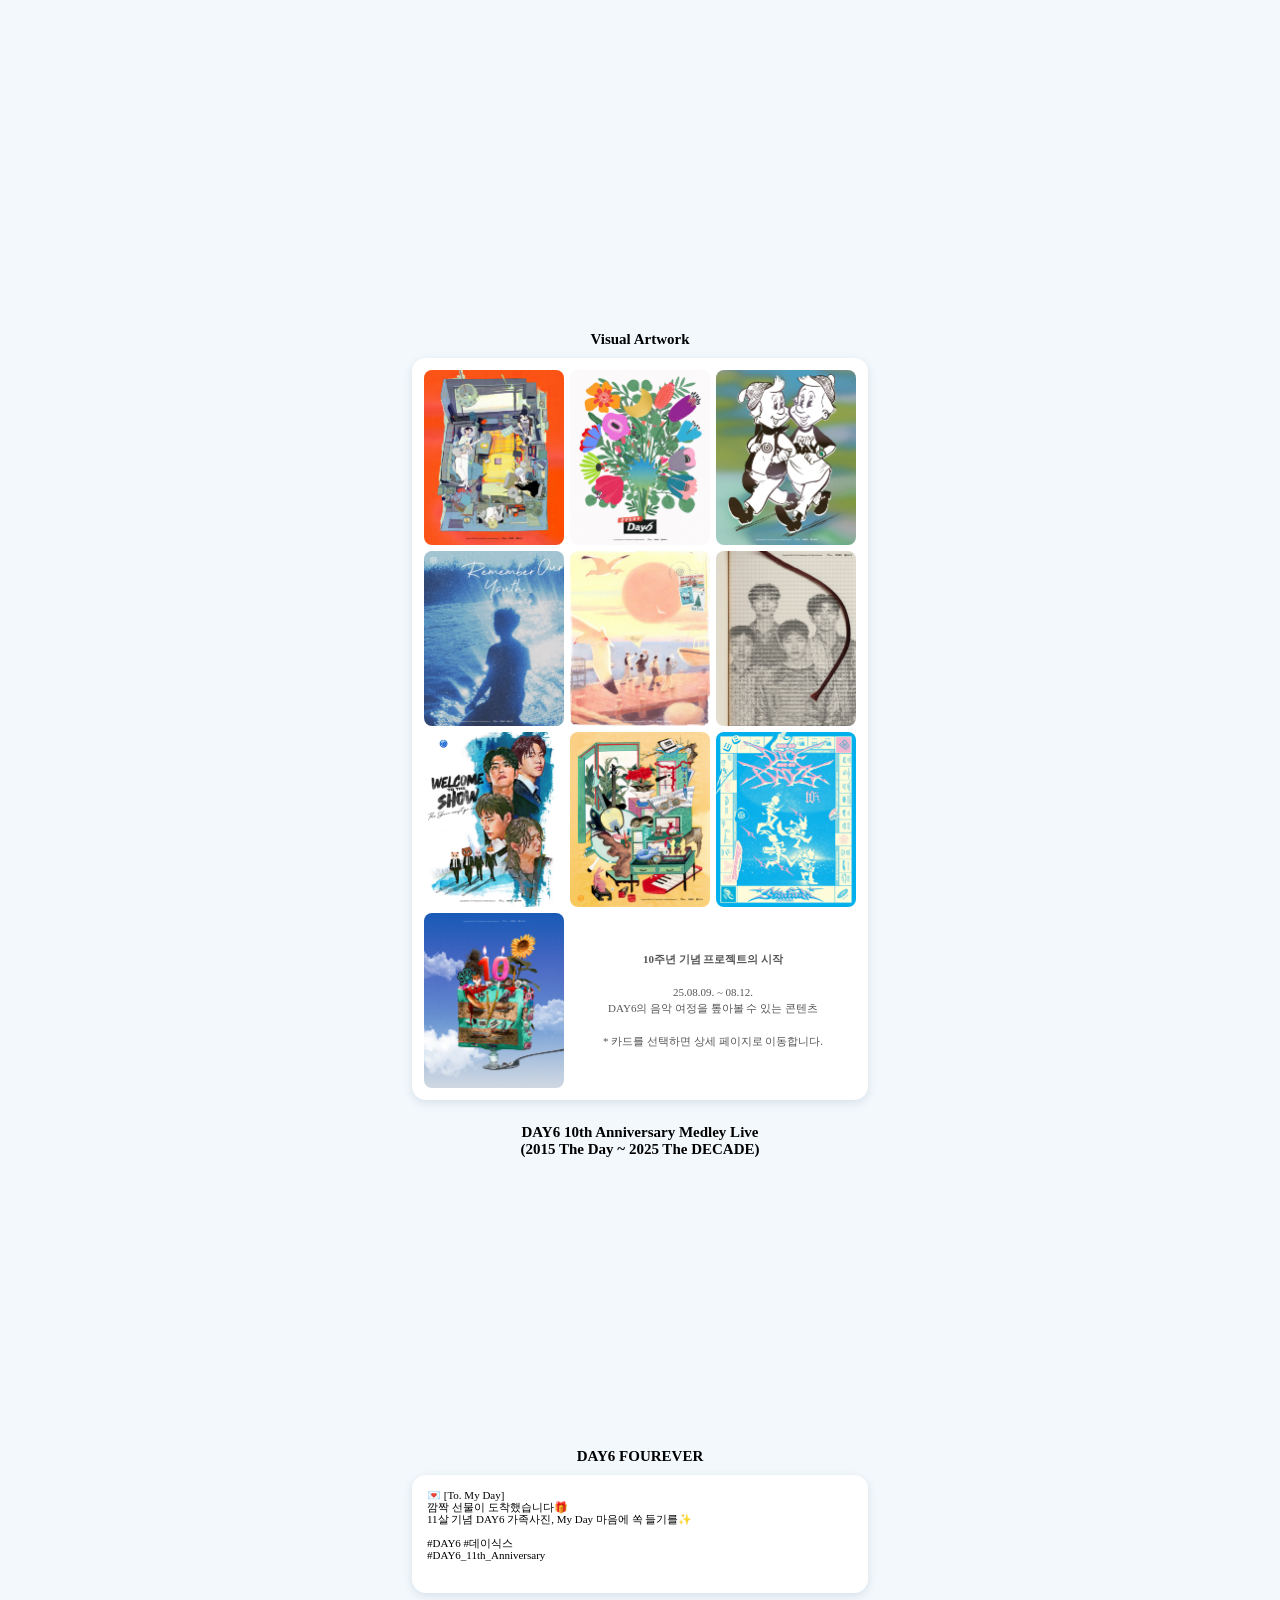
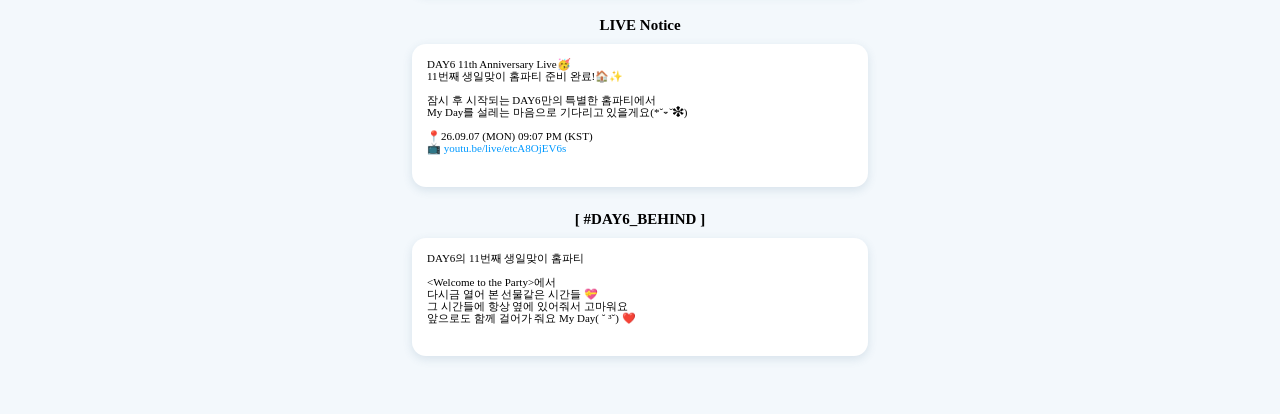
==== index.html @ 5eccafe0 "Improve spacing in project description section Added additional line breaks for spacing in the proje" ====
<!DOCTYPE html>
<html lang="ko">
<head>
<meta charset="UTF-8">
<meta name="viewport" content="width=device-width, initial-scale=1.0">
<meta name="format-detection" content="telephone=no">
<title>DAY6</title>

<style>
html{
  -webkit-text-size-adjust:100%;
}

body{
  margin:0;
  padding:0;
  background:#F3F8FC;
}

img{
  max-width:100%;
}

div[style*="overflow-x:auto"]{
  -webkit-overflow-scrolling:touch;
}

.mobile-page{
  width:100%;
  max-width:480px;
  min-height:100vh;
  margin:0 auto;
  padding:0 12px;
  box-sizing:border-box;
}

.mobile-page > table{
  width:100% !important;
  max-width:100% !important;
  margin:0 auto;
}

.section-title{
  margin:24px 0 10px;
  text-align:center;
  font-size:15px;
  font-weight:700;
}

.section-card{
  width:100%;
  margin:0 0 24px;
  padding:12px;
  box-sizing:border-box;
  background:#fff;
  border-radius:14px;
  box-shadow:0 3px 10px rgba(70,110,140,0.16);
  overflow:hidden;
}


/* Visual Artwork */

.flip-grid{
  display:grid;
  grid-template-columns:repeat(3,1fr);
  gap:6px;
  width:100%;
}

.main-poster{
  width:100%;
  aspect-ratio:4/5;
  display:block;
  border-radius:8px;
  overflow:hidden;
  text-decoration:none;
  color:inherit;
}

.main-poster img{
  width:100%;
  height:100%;
  object-fit:cover;
  display:block;
}

.visual-last-text{
  grid-column:span 2;
  width:100%;
  min-width:0;
  box-sizing:border-box;
  padding:8px;
  display:flex;
  align-items:center;
  justify-content:center;
  text-align:center;
  font-size:11px;
  line-height:1.5;
  color:#555;
}

@media(max-width:480px){
  .mobile-page{
    padding:0 10px;
  }
}
</style>
</head>

<body>

<div class="mobile-page">

<p>&nbsp;</p>

<iframe
  width="100%"
  src="https://www.youtube.com/embed/TAeFPCf__uA"
  title="YouTube video player"
  frameborder="0"
  style="display:block;aspect-ratio:16/9;margin:0 auto;border-radius:12px;"
  allow="accelerometer; autoplay; clipboard-write; encrypted-media; gyroscope; picture-in-picture; web-share"
  allowfullscreen>
</iframe>


<div class="section-title">Visual Artwork</div>

<div class="section-card">

  <div class="flip-grid">

    <a href="detail.html#visual-1" class="main-poster">
      <img src="images/IMG_4273.jpeg" alt="">
    </a>

    <a href="detail.html#visual-2" class="main-poster">
      <img src="images/IMG_4274.jpeg" alt="">
    </a>

    <a href="detail.html#visual-3" class="main-poster">
      <img src="images/IMG_4275.jpeg" alt="">
    </a>

    <a href="detail.html#visual-4" class="main-poster">
      <img src="images/IMG_4276.jpeg" alt="">
    </a>

    <a href="detail.html#visual-5" class="main-poster">
      <img src="images/IMG_4277.jpeg" alt="">
    </a>

    <a href="detail.html#visual-6" class="main-poster">
      <img src="images/IMG_4278.jpeg" alt="">
    </a>

    <a href="detail.html#visual-7" class="main-poster">
      <img src="images/IMG_4279.jpeg" alt="">
    </a>

    <a href="detail.html#visual-8" class="main-poster">
      <img src="images/IMG_4280.jpeg" alt="">
    </a>

    <a href="detail.html#visual-9" class="main-poster">
      <img src="images/IMG_4281.jpeg" alt="">
    </a>

    <a href="detail.html#visual-10" class="main-poster">
      <img src="images/IMG_4282.jpeg" alt="">
    </a>

    <div class="visual-last-text">
      <div>
        <strong>10주년 기념 프로젝트의 시작</strong><br><br>
                25.08.09. ~ 08.12.<br>
        DAY6의 음악 여정을 톺아볼 수 있는 콘텐츠<br>
<br>
        * 카드를 선택하면 상세 페이지로 이동합니다.
      </div>
    </div>

  </div>

</div>


<div class="section-title">DAY6 10th Anniversary Medley Live<br>
(2015 The Day ~ 2025 The DECADE)</div>

<iframe
  width="100%"
  src="https://www.youtube.com/embed/5JeBGCbeOJ0"
  title="YouTube video player"
  frameborder="0"
  style="display:block;aspect-ratio:16/9;margin:0 auto;border-radius:12px;"
  allow="accelerometer; autoplay; clipboard-write; encrypted-media; gyroscope; picture-in-picture; web-share"
  allowfullscreen>
</iframe>


<div class="section-title">DAY6 FOUREVER</div>

<div class="section-card">

  <div style="width:90%;max-width:650px;font-size:11px;">
    <div style="padding:2px 3px;">
      <a href="https://x.com/day6official/status/2096614524631830927"
         style="text-decoration:none;color:inherit;line-height:0;">
        💌 [To. My Day]<br>
        깜짝 선물이 도착했습니다🎁<br>
        11살 기념 DAY6 가족사진, My Day 마음에 쏙 들기를✨<br><br>
        #DAY6 #데이식스<br>
        #DAY6_11th_Anniversary
      </a>
    </div>
  </div>

  <div style="width:100%;overflow-x:auto;white-space:nowrap;">

    <a href="https://youtube.com/shorts/ASSRx03COS0" style="text-decoration:none;color:inherit;line-height:0;">
      <img alt="" src="https://pbs.twimg.com/media/HRirDGnbsAAitg2?format=jpg&amp;name=4096x4096" style="width:24%;display:inline-block;vertical-align:top;border-radius:0.7vw;">
    </a>

    <a href="https://youtube.com/shorts/ASSRx03COS0" style="text-decoration:none;color:inherit;line-height:0;">
      <img alt="" src="https://pbs.twimg.com/media/HRirDGpa4AAnFa4?format=jpg&amp;name=4096x4096" style="width:54%;display:inline-block;vertical-align:top;border-radius:0.7vw;">
    </a>

    <a href="https://youtube.com/shorts/ASSRx03COS0" style="text-decoration:none;color:inherit;line-height:0;">
      <img alt="" src="https://pbs.twimg.com/media/HRirDGwbgAAL7iT?format=jpg&amp;name=4096x4096" style="width:24%;display:inline-block;vertical-align:top;border-radius:0.7vw;">
    </a>

    <a href="https://youtube.com/shorts/ASSRx03COS0" style="text-decoration:none;color:inherit;line-height:0;">
      <img alt="" src="https://pbs.twimg.com/media/HRirDGwbwAEK72t?format=jpg&amp;name=4096x4096" style="width:54%;display:inline-block;vertical-align:top;border-radius:0.7vw;">
    </a>

    <a href="https://youtube.com/shorts/ASSRx03COS0" style="text-decoration:none;color:inherit;line-height:0;">
      <img alt="" src="https://pbs.twimg.com/media/HRisEADbgAEmenx?format=jpg&amp;name=4096x4096" style="width:24%;display:inline-block;vertical-align:top;border-radius:0.7vw;">
    </a>

    <a href="https://youtube.com/shorts/ASSRx03COS0" style="text-decoration:none;color:inherit;line-height:0;">
      <img alt="" src="https://pbs.twimg.com/media/HRisEALaUAAEPvg?format=jpg&amp;name=4096x4096" style="width:24%;display:inline-block;vertical-align:top;border-radius:0.7vw;">
    </a>

    <a href="https://youtube.com/shorts/ASSRx03COS0" style="text-decoration:none;color:inherit;line-height:0;">
      <img alt="" src="https://pbs.twimg.com/media/HRisEAIaUAAlIAd?format=jpg&amp;name=4096x4096" style="width:24%;display:inline-block;vertical-align:top;border-radius:0.7vw;">
    </a>

    <a href="https://youtube.com/shorts/ASSRx03COS0" style="text-decoration:none;color:inherit;line-height:0;">
      <img alt="" src="https://pbs.twimg.com/media/HRisEAIaQAAVyt2?format=jpg&amp;name=4096x4096" style="width:24%;display:inline-block;vertical-align:top;border-radius:0.7vw;">
    </a>

    <a href="https://youtube.com/shorts/ASSRx03COS0" style="text-decoration:none;color:inherit;line-height:0;">
      <img alt="" src="https://pbs.twimg.com/media/HRisJpSaUAMw0Ib?format=jpg&amp;name=4096x4096" style="width:24%;height:auto;display:inline-block;vertical-align:top;border-radius:0.7vw;">
    </a>

    <a href="https://youtube.com/shorts/ASSRx03COS0" style="text-decoration:none;color:inherit;line-height:0;">
      <img alt="" src="https://pbs.twimg.com/media/HRisJpXawAAkG9y?format=jpg&amp;name=4096x4096" style="width:24%;height:auto;display:inline-block;vertical-align:top;border-radius:0.7vw;">
    </a>

    <a href="https://youtube.com/shorts/ASSRx03COS0" style="text-decoration:none;color:inherit;line-height:0;">
      <img alt="" src="https://pbs.twimg.com/media/HRisJpWbQAA24dx?format=jpg&amp;name=4096x4096" style="width:24%;height:auto;display:inline-block;vertical-align:top;border-radius:0.7vw;">
    </a>

    <a href="https://youtube.com/shorts/ASSRx03COS0" style="text-decoration:none;color:inherit;line-height:0;">
      <img alt="" src="https://pbs.twimg.com/media/HRisJpTbQAA-qKA?format=jpg&amp;name=4096x4096" style="width:24%;height:auto;display:inline-block;vertical-align:top;border-radius:0.7vw;">
    </a>

  </div>

</div>


<div class="section-title">LIVE Notice</div>

<div class="section-card">

  <div style="width:80%;max-width:600px;font-size:11px;">
    <div style="padding:2px 3px;">
      <a href="https://x.com/day6official/status/2096970905406865412"
         style="text-decoration:none;color:inherit;line-height:0;">
        DAY6 11th Anniversary Live🥳<br>
        11번째 생일맞이 홈파티 준비 완료!🏠✨<br><br>
        잠시 후 시작되는 DAY6만의 특별한 홈파티에서<br>
        My Day를 설레는 마음으로 기다리고 있을게요(*˘▿˘✽)<br><br>
        📍26.09.07 (MON) 09:07 PM (KST)
      </a><br>

      📺
      <a href="https://youtube.com/live/etcA8OjEV6s"
         style="text-decoration:none;color:inherit;line-height:0;">
        <span style="color:#0099ff;">youtu.be/live/etcA8OjEV6s</span>
      </a>
    </div>
  </div>

  <a href="https://youtube.com/live/etcA8OjEV6s"
     style="text-decoration:none;color:inherit;line-height:0;">
    <img
      alt=""
      src="https://pbs.twimg.com/media/HRm-9XYakAA68UV?format=jpg&amp;name=large"
      style="width:63%;display:inline-block;vertical-align:top;border-radius:0.7vw;">
  </a>

</div>


<div class="section-title">[ #DAY6_BEHIND ]</div>

<div class="section-card">

  <div style="width:80%;max-width:600px;font-size:11px;">
    <div style="padding:2px 3px;">
      <a href="https://x.com/day6official/status/2096970905406865412"
         style="text-decoration:none;color:inherit;line-height:0;">
        DAY6의 11번째 생일맞이 홈파티<br><br>
        &lt;Welcome to the Party&gt;에서<br>
        다시금 열어 본 선물같은 시간들 💝<br>
        그 시간들에 항상 옆에 있어줘서 고마워요<br>
        앞으로도 함께 걸어가 줘요 My Day( ˘ ³˘) ❤️
      </a>
    </div>
  </div>

  <a href="https://youtube.com/shorts/ASSRx03COS0"
     style="text-decoration:none;color:inherit;line-height:0;">
    <img
      alt=""
      src="https://pbs.twimg.com/media/HRnvSUiaEAEJNQF?format=jpg&amp;name=4096x4096"
      style="width:63%;height:auto;display:inline-block;vertical-align:top;border-radius:0.7vw;">
  </a>

  <a href="https://youtube.com/shorts/ASSRx03COS0"
     style="text-decoration:none;color:inherit;line-height:0;">
    <img
      alt=""
      src="https://pbs.twimg.com/media/HRnvVVDasAA07Qf?format=jpg&amp;name=4096x4096"
      style="width:35%;height:auto;display:inline-block;vertical-align:top;border-radius:0.7vw;">
  </a>

</div>


<p>&nbsp;</p>

</div>

</body>
</html>
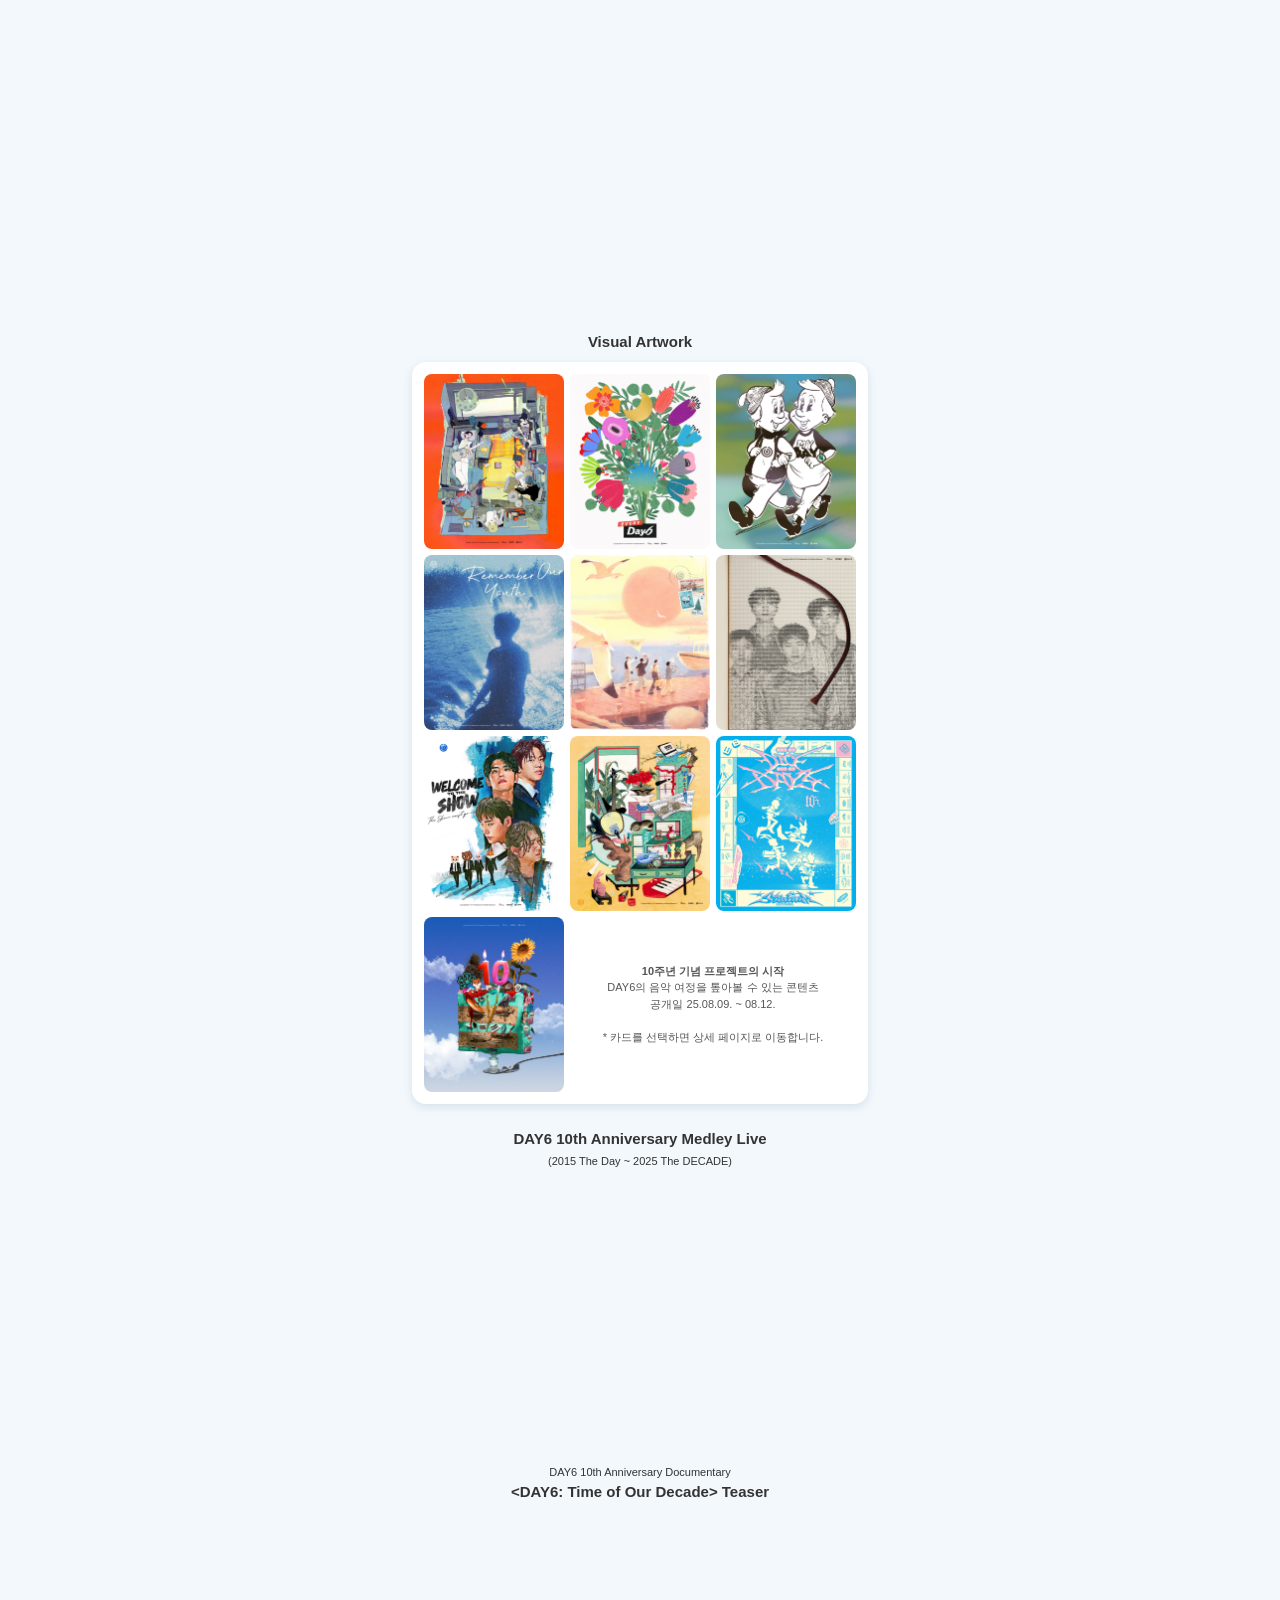
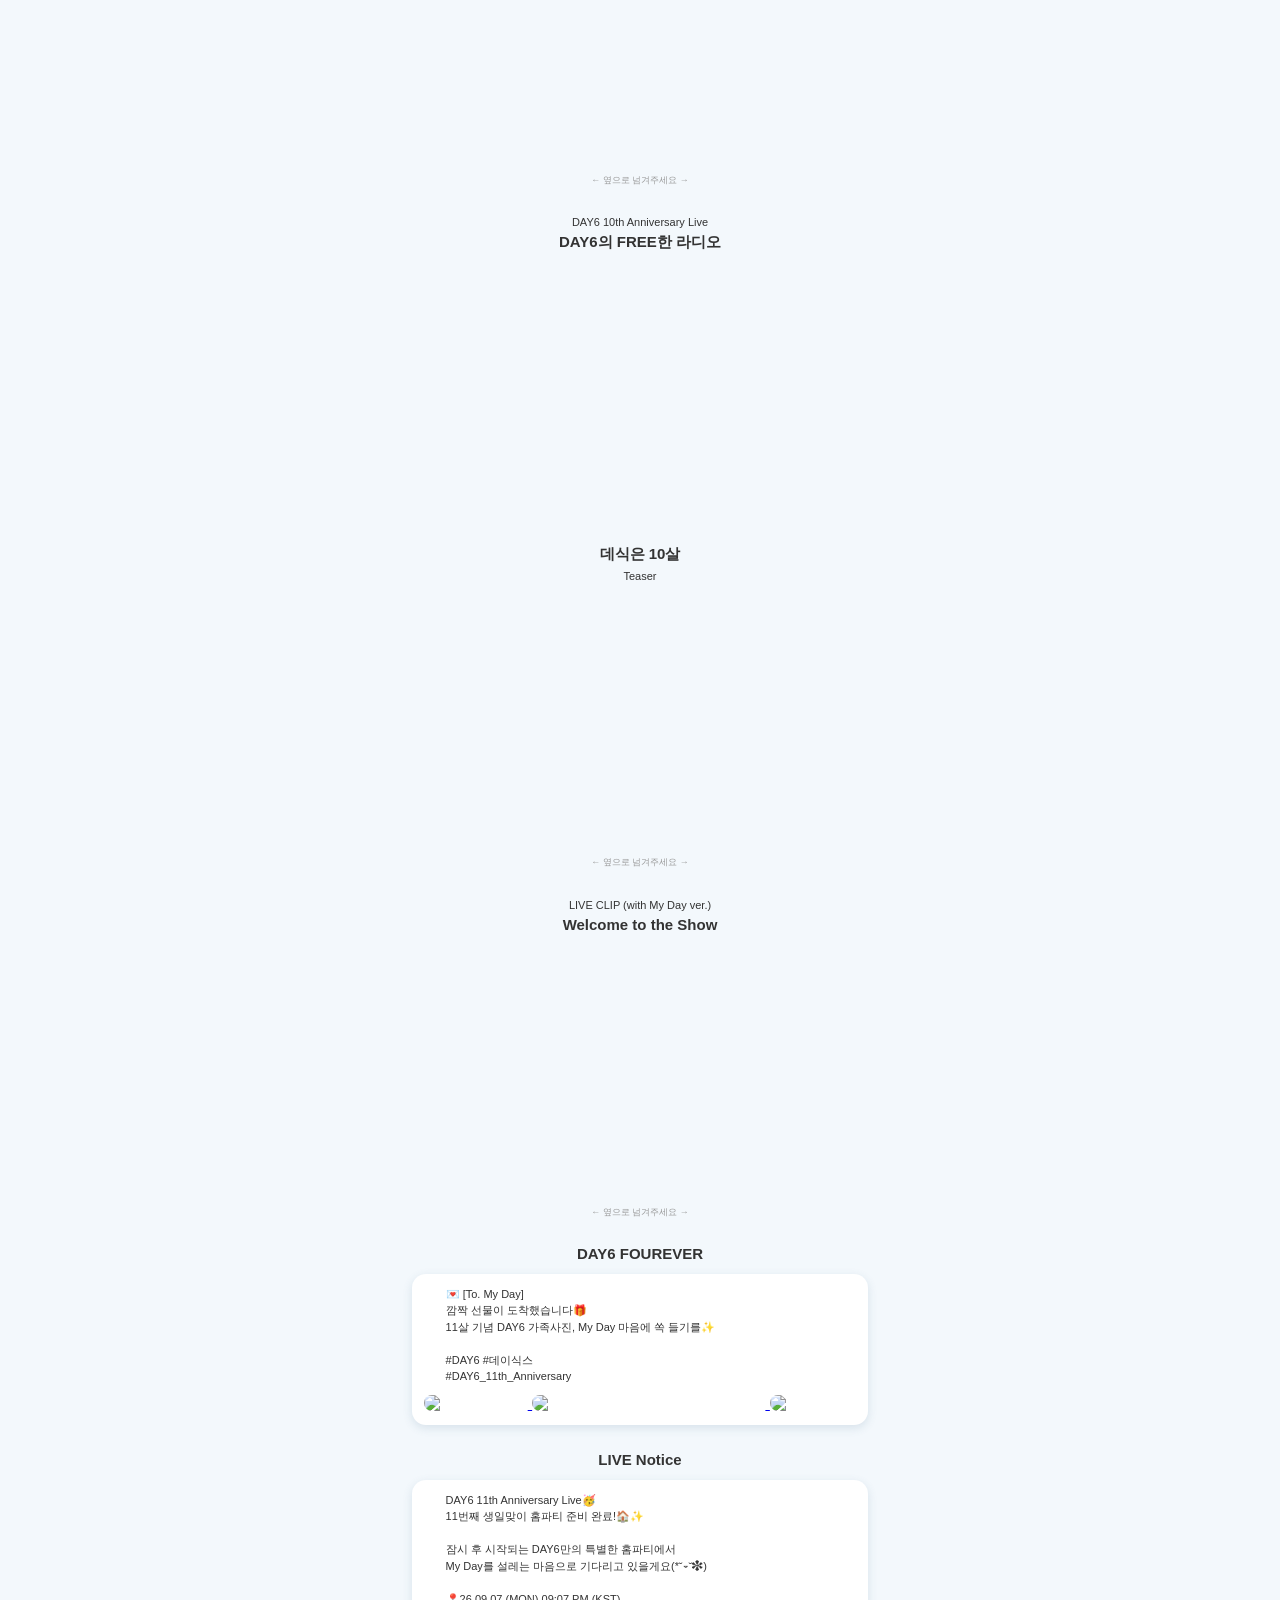
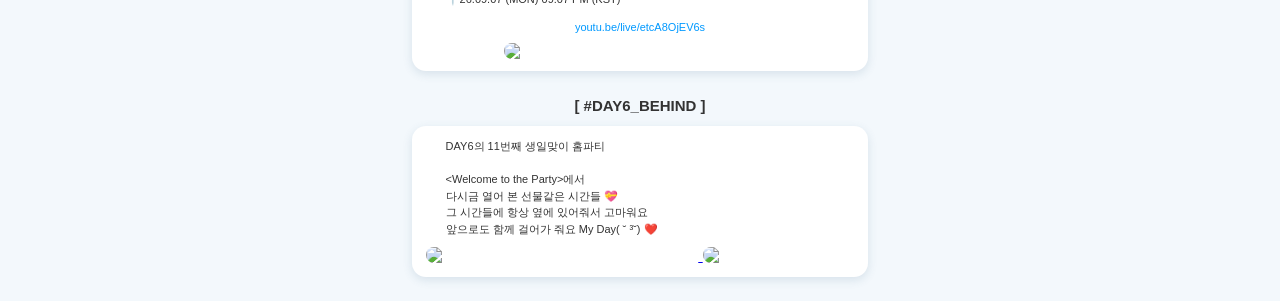
==== commit 098779f8: "Refactor index.html with updated styles and content" ====
--- a/index.html
+++ b/index.html
@@ -3,8 +3,6 @@
 <head>
 <meta charset="UTF-8">
 <meta name="viewport" content="width=device-width, initial-scale=1.0">
-<meta name="format-detection" content="telephone=no">
-<title>DAY6</title>
 
 <style>
 html{
@@ -15,6 +13,8 @@
   margin:0;
   padding:0;
   background:#F3F8FC;
+  color:rgb(51,51,51);
+  font-family:Arial,sans-serif;
 }
 
 img{
@@ -45,6 +45,7 @@
   text-align:center;
   font-size:15px;
   font-weight:700;
+  line-height:1.4;
 }
 
 .section-card{
@@ -100,6 +101,50 @@
   color:#555;
 }
 
+
+/* 가로 스와이프 영상 */
+
+.video-scroll{
+  width:100%;
+  display:flex;
+  gap:8px;
+  overflow-x:auto;
+  scroll-snap-type:x mandatory;
+  -webkit-overflow-scrolling:touch;
+  scrollbar-width:none;
+}
+
+.video-scroll::-webkit-scrollbar{
+  display:none;
+}
+
+.video-slide{
+  flex:0 0 100%;
+  scroll-snap-align:start;
+}
+
+.video-slide iframe{
+  width:100%;
+  display:block;
+  aspect-ratio:16/9;
+  border:0;
+  border-radius:12px;
+}
+
+.swipe-guide{
+  margin-top:5px;
+  text-align:center;
+  font-size:9px;
+  line-height:1.4;
+  color:#999;
+}
+
+.small-title{
+  font-size:11px;
+  font-weight:400;
+}
+
+
 @media(max-width:480px){
   .mobile-page{
     padding:0 10px;
@@ -107,6 +152,7 @@
 }
 </style>
 </head>
+
 
 <body>
 
@@ -125,7 +171,11 @@
 </iframe>
 
 
-<div class="section-title">Visual Artwork</div>
+<!-- Visual Artwork -->
+
+<div class="section-title">
+  Visual Artwork
+</div>
 
 <div class="section-card">
 
@@ -173,10 +223,9 @@
 
     <div class="visual-last-text">
       <div>
-        <strong>10주년 기념 프로젝트의 시작</strong><br><br>
-                25.08.09. ~ 08.12.<br>
+        <strong>10주년 기념 프로젝트의 시작</strong><br>
         DAY6의 음악 여정을 톺아볼 수 있는 콘텐츠<br>
-<br>
+        공개일 25.08.09. ~ 08.12.<br><br>
         * 카드를 선택하면 상세 페이지로 이동합니다.
       </div>
     </div>
@@ -186,13 +235,19 @@
 </div>
 
 
-<div class="section-title">DAY6 10th Anniversary Medley Live<br>
-(2015 The Day ~ 2025 The DECADE)</div>
+<!-- DAY6 10th Anniversary Medley Live -->
+
+<div class="section-title">
+  DAY6 10th Anniversary Medley Live<br>
+  <span class="small-title">
+    (2015 The Day ~ 2025 The DECADE)
+  </span>
+</div>
 
 <iframe
   width="100%"
   src="https://www.youtube.com/embed/5JeBGCbeOJ0"
-  title="YouTube video player"
+  title="DAY6 10th Anniversary Medley Live (2015 The Day ~ 2025 The DECADE)"
   frameborder="0"
   style="display:block;aspect-ratio:16/9;margin:0 auto;border-radius:12px;"
   allow="accelerometer; autoplay; clipboard-write; encrypted-media; gyroscope; picture-in-picture; web-share"
@@ -200,151 +255,438 @@
 </iframe>
 
 
-<div class="section-title">DAY6 FOUREVER</div>
+<!-- DAY6 10th Anniversary Documentary -->
+
+<div class="section-title">
+  <span class="small-title">
+    DAY6 10th Anniversary Documentary
+  </span><br>
+
+  <span id="documentary-current-title">
+    &lt;DAY6: Time of Our Decade&gt; Teaser
+  </span>
+</div>
+
+<div class="video-scroll" id="documentary-scroll">
+
+  <div class="video-slide">
+    <iframe
+      src="https://www.youtube.com/embed/U3eKRl0hNq4"
+      title="DAY6 10th Anniversary Documentary <DAY6: Time of Our Decade> Teaser"
+      allow="accelerometer; autoplay; clipboard-write; encrypted-media; gyroscope; picture-in-picture; web-share"
+      allowfullscreen>
+    </iframe>
+  </div>
+
+  <div class="video-slide">
+    <iframe
+      src="https://www.youtube.com/embed/bYyLW9xVIAA"
+      title="DAY6 10th Anniversary Documentary DAY6: Time of Our Decade"
+      allow="accelerometer; autoplay; clipboard-write; encrypted-media; gyroscope; picture-in-picture; web-share"
+      allowfullscreen>
+    </iframe>
+  </div>
+
+</div>
+
+<div class="swipe-guide">
+  ← 옆으로 넘겨주세요 →
+</div>
+
+
+<!-- DAY6 10th Anniversary Live -->
+
+<div class="section-title">
+  <span class="small-title">
+    DAY6 10th Anniversary Live
+  </span><br>
+  DAY6의 FREE한 라디오
+</div>
+
+<iframe
+  width="100%"
+  src="https://www.youtube.com/embed/zwDvOborZV0"
+  title="DAY6 10th Anniversary Live DAY6의 FREE한 라디오"
+  frameborder="0"
+  style="display:block;aspect-ratio:16/9;margin:0 auto;border-radius:12px;"
+  allow="accelerometer; autoplay; clipboard-write; encrypted-media; gyroscope; picture-in-picture; web-share"
+  allowfullscreen>
+</iframe>
+
+
+<!-- 데식은 10살 -->
+
+<div class="section-title">
+  데식은 10살<br>
+
+  <span
+    id="desik-current-title"
+    class="small-title">
+    Teaser
+  </span>
+</div>
+
+<div class="video-scroll" id="desik-scroll">
+
+  <div class="video-slide">
+    <iframe
+      src="https://www.youtube.com/embed/5Rk9F50ncRs"
+      title="데식은 10살 Teaser"
+      allow="accelerometer; autoplay; clipboard-write; encrypted-media; gyroscope; picture-in-picture; web-share"
+      allowfullscreen>
+    </iframe>
+  </div>
+
+  <div class="video-slide">
+    <iframe
+      src="https://www.youtube.com/embed/6y1G2F52aUc"
+      title="데식은 10살 Ep.1"
+      allow="accelerometer; autoplay; clipboard-write; encrypted-media; gyroscope; picture-in-picture; web-share"
+      allowfullscreen>
+    </iframe>
+  </div>
+
+  <div class="video-slide">
+    <iframe
+      src="https://www.youtube.com/embed/H-ebAvadtmY"
+      title="데식은 10살 Ep.2"
+      allow="accelerometer; autoplay; clipboard-write; encrypted-media; gyroscope; picture-in-picture; web-share"
+      allowfullscreen>
+    </iframe>
+  </div>
+
+</div>
+
+<div class="swipe-guide">
+  ← 옆으로 넘겨주세요 →
+</div>
+
+
+<!-- LIVE CLIP (with My Day ver.) -->
+
+<div class="section-title">
+  <span class="small-title">
+    LIVE CLIP (with My Day ver.)
+  </span><br>
+
+  <span id="liveclip-current-title">
+    Welcome to the Show
+  </span>
+</div>
+
+<div class="video-scroll" id="liveclip-scroll">
+
+  <div class="video-slide">
+    <iframe
+      src="https://www.youtube.com/embed/AHy7z1ABnZE"
+      title="LIVE CLIP (with My Day ver.) Welcome to the Show"
+      allow="accelerometer; autoplay; clipboard-write; encrypted-media; gyroscope; picture-in-picture; web-share"
+      allowfullscreen>
+    </iframe>
+  </div>
+
+  <div class="video-slide">
+    <iframe
+      src="https://www.youtube.com/embed/Pp8Bza15AWY"
+      title="LIVE CLIP (with My Day ver.) Congratulations"
+      allow="accelerometer; autoplay; clipboard-write; encrypted-media; gyroscope; picture-in-picture; web-share"
+      allowfullscreen>
+    </iframe>
+  </div>
+
+  <div class="video-slide">
+    <iframe
+      src="https://www.youtube.com/embed/SbzU_9hKfIo"
+      title="LIVE CLIP (with My Day ver.) INSIDE OUT"
+      allow="accelerometer; autoplay; clipboard-write; encrypted-media; gyroscope; picture-in-picture; web-share"
+      allowfullscreen>
+    </iframe>
+  </div>
+
+  <div class="video-slide">
+    <iframe
+      src="https://www.youtube.com/embed/4uKgxsPcA_I"
+      title="LIVE CLIP (with My Day ver.) 꿈의 버스"
+      allow="accelerometer; autoplay; clipboard-write; encrypted-media; gyroscope; picture-in-picture; web-share"
+      allowfullscreen>
+    </iframe>
+  </div>
+
+  <div class="video-slide">
+    <iframe
+      src="https://www.youtube.com/embed/iQBOu81LkT0"
+      title="LIVE CLIP (with My Day ver.) 한 페이지가 될 수 있게"
+      allow="accelerometer; autoplay; clipboard-write; encrypted-media; gyroscope; picture-in-picture; web-share"
+      allowfullscreen>
+    </iframe>
+  </div>
+
+</div>
+
+<div class="swipe-guide">
+  ← 옆으로 넘겨주세요 →
+</div>
+
+
+<!-- DAY6 FOUREVER -->
+
+<div class="section-title">
+  DAY6 FOUREVER
+</div>
 
 <div class="section-card">
 
-  <div style="width:90%;max-width:650px;font-size:11px;">
-    <div style="padding:2px 3px;">
-      <a href="https://x.com/day6official/status/2096614524631830927"
-         style="text-decoration:none;color:inherit;line-height:0;">
-        💌 [To. My Day]<br>
-        깜짝 선물이 도착했습니다🎁<br>
-        11살 기념 DAY6 가족사진, My Day 마음에 쏙 들기를✨<br><br>
-        #DAY6 #데이식스<br>
-        #DAY6_11th_Anniversary
-      </a>
-    </div>
-  </div>
+  <div style="width:90%;max-width:650px;margin:0 auto 10px;font-size:11px;line-height:1.5;">
+
+    <a
+      href="https://x.com/day6official/status/2096614524631830927"
+      target="_blank"
+      rel="noreferrer noopener"
+      style="text-decoration:none;color:rgb(51,51,51);">
+
+      💌 [To. My Day]<br>
+      깜짝 선물이 도착했습니다🎁<br>
+      11살 기념 DAY6 가족사진, My Day 마음에 쏙 들기를✨<br><br>
+
+      #DAY6 #데이식스<br>
+      #DAY6_11th_Anniversary
+
+    </a>
+
+  </div>
+
 
   <div style="width:100%;overflow-x:auto;white-space:nowrap;">
 
-    <a href="https://youtube.com/shorts/ASSRx03COS0" style="text-decoration:none;color:inherit;line-height:0;">
-      <img alt="" src="https://pbs.twimg.com/media/HRirDGnbsAAitg2?format=jpg&amp;name=4096x4096" style="width:24%;display:inline-block;vertical-align:top;border-radius:0.7vw;">
-    </a>
-
-    <a href="https://youtube.com/shorts/ASSRx03COS0" style="text-decoration:none;color:inherit;line-height:0;">
-      <img alt="" src="https://pbs.twimg.com/media/HRirDGpa4AAnFa4?format=jpg&amp;name=4096x4096" style="width:54%;display:inline-block;vertical-align:top;border-radius:0.7vw;">
-    </a>
-
-    <a href="https://youtube.com/shorts/ASSRx03COS0" style="text-decoration:none;color:inherit;line-height:0;">
-      <img alt="" src="https://pbs.twimg.com/media/HRirDGwbgAAL7iT?format=jpg&amp;name=4096x4096" style="width:24%;display:inline-block;vertical-align:top;border-radius:0.7vw;">
-    </a>
-
-    <a href="https://youtube.com/shorts/ASSRx03COS0" style="text-decoration:none;color:inherit;line-height:0;">
-      <img alt="" src="https://pbs.twimg.com/media/HRirDGwbwAEK72t?format=jpg&amp;name=4096x4096" style="width:54%;display:inline-block;vertical-align:top;border-radius:0.7vw;">
-    </a>
-
-    <a href="https://youtube.com/shorts/ASSRx03COS0" style="text-decoration:none;color:inherit;line-height:0;">
-      <img alt="" src="https://pbs.twimg.com/media/HRisEADbgAEmenx?format=jpg&amp;name=4096x4096" style="width:24%;display:inline-block;vertical-align:top;border-radius:0.7vw;">
-    </a>
-
-    <a href="https://youtube.com/shorts/ASSRx03COS0" style="text-decoration:none;color:inherit;line-height:0;">
-      <img alt="" src="https://pbs.twimg.com/media/HRisEALaUAAEPvg?format=jpg&amp;name=4096x4096" style="width:24%;display:inline-block;vertical-align:top;border-radius:0.7vw;">
-    </a>
-
-    <a href="https://youtube.com/shorts/ASSRx03COS0" style="text-decoration:none;color:inherit;line-height:0;">
-      <img alt="" src="https://pbs.twimg.com/media/HRisEAIaUAAlIAd?format=jpg&amp;name=4096x4096" style="width:24%;display:inline-block;vertical-align:top;border-radius:0.7vw;">
-    </a>
-
-    <a href="https://youtube.com/shorts/ASSRx03COS0" style="text-decoration:none;color:inherit;line-height:0;">
-      <img alt="" src="https://pbs.twimg.com/media/HRisEAIaQAAVyt2?format=jpg&amp;name=4096x4096" style="width:24%;display:inline-block;vertical-align:top;border-radius:0.7vw;">
-    </a>
-
-    <a href="https://youtube.com/shorts/ASSRx03COS0" style="text-decoration:none;color:inherit;line-height:0;">
-      <img alt="" src="https://pbs.twimg.com/media/HRisJpSaUAMw0Ib?format=jpg&amp;name=4096x4096" style="width:24%;height:auto;display:inline-block;vertical-align:top;border-radius:0.7vw;">
-    </a>
-
-    <a href="https://youtube.com/shorts/ASSRx03COS0" style="text-decoration:none;color:inherit;line-height:0;">
-      <img alt="" src="https://pbs.twimg.com/media/HRisJpXawAAkG9y?format=jpg&amp;name=4096x4096" style="width:24%;height:auto;display:inline-block;vertical-align:top;border-radius:0.7vw;">
-    </a>
-
-    <a href="https://youtube.com/shorts/ASSRx03COS0" style="text-decoration:none;color:inherit;line-height:0;">
-      <img alt="" src="https://pbs.twimg.com/media/HRisJpWbQAA24dx?format=jpg&amp;name=4096x4096" style="width:24%;height:auto;display:inline-block;vertical-align:top;border-radius:0.7vw;">
-    </a>
-
-    <a href="https://youtube.com/shorts/ASSRx03COS0" style="text-decoration:none;color:inherit;line-height:0;">
-      <img alt="" src="https://pbs.twimg.com/media/HRisJpTbQAA-qKA?format=jpg&amp;name=4096x4096" style="width:24%;height:auto;display:inline-block;vertical-align:top;border-radius:0.7vw;">
-    </a>
-
-  </div>
-
-</div>
-
-
-<div class="section-title">LIVE Notice</div>
+    <a
+      href="https://youtube.com/shorts/ASSRx03COS0"
+      target="_blank"
+      rel="noreferrer noopener">
+
+      <img
+        src="https://pbs.twimg.com/media/HRirDGnbsAAitg2?format=jpg&name=4096x4096"
+        style="width:24%;height:auto;display:inline-block;vertical-align:top;border-radius:0.7vw;">
+
+      <img
+        src="https://pbs.twimg.com/media/HRirDGpa4AAnFa4?format=jpg&name=4096x4096"
+        style="width:54%;height:auto;display:inline-block;vertical-align:top;border-radius:0.7vw;">
+
+      <img
+        src="https://pbs.twimg.com/media/HRirDGwbgAAL7iT?format=jpg&name=4096x4096"
+        style="width:24%;height:auto;display:inline-block;vertical-align:top;border-radius:0.7vw;">
+
+      <img
+        src="https://pbs.twimg.com/media/HRirDGwbwAEK72t?format=jpg&name=4096x4096"
+        style="width:54%;height:auto;display:inline-block;vertical-align:top;border-radius:0.7vw;">
+
+      <img
+        src="https://pbs.twimg.com/media/HRisEADbgAEmenx?format=jpg&name=4096x4096"
+        style="width:24%;height:auto;display:inline-block;vertical-align:top;border-radius:0.7vw;">
+
+      <img
+        src="https://pbs.twimg.com/media/HRisEALaUAAEPvg?format=jpg&name=4096x4096"
+        style="width:24%;height:auto;display:inline-block;vertical-align:top;border-radius:0.7vw;">
+
+      <img
+        src="https://pbs.twimg.com/media/HRisEAIaUAAlIAd?format=jpg&name=4096x4096"
+        style="width:24%;height:auto;display:inline-block;vertical-align:top;border-radius:0.7vw;">
+
+      <img
+        src="https://pbs.twimg.com/media/HRisEAIaQAAVyt2?format=jpg&name=4096x4096"
+        style="width:24%;height:auto;display:inline-block;vertical-align:top;border-radius:0.7vw;">
+
+      <img
+        src="https://pbs.twimg.com/media/HRisJpSaUAMw0Ib?format=jpg&name=4096x4096"
+        style="width:24%;height:auto;display:inline-block;vertical-align:top;border-radius:0.7vw;">
+
+      <img
+        src="https://pbs.twimg.com/media/HRisJpXawAAkG9y?format=jpg&name=4096x4096"
+        style="width:24%;height:auto;display:inline-block;vertical-align:top;border-radius:0.7vw;">
+
+      <img
+        src="https://pbs.twimg.com/media/HRisJpWbQAA24dx?format=jpg&name=4096x4096"
+        style="width:24%;height:auto;display:inline-block;vertical-align:top;border-radius:0.7vw;">
+
+      <img
+        src="https://pbs.twimg.com/media/HRisJpTbQAA-qKA?format=jpg&name=4096x4096"
+        style="width:24%;height:auto;display:inline-block;vertical-align:top;border-radius:0.7vw;">
+
+    </a>
+
+  </div>
+
+</div>
+
+
+<!-- LIVE Notice -->
+
+<div class="section-title">
+  LIVE Notice
+</div>
 
 <div class="section-card">
 
-  <div style="width:80%;max-width:600px;font-size:11px;">
-    <div style="padding:2px 3px;">
-      <a href="https://x.com/day6official/status/2096970905406865412"
-         style="text-decoration:none;color:inherit;line-height:0;">
-        DAY6 11th Anniversary Live🥳<br>
-        11번째 생일맞이 홈파티 준비 완료!🏠✨<br><br>
-        잠시 후 시작되는 DAY6만의 특별한 홈파티에서<br>
-        My Day를 설레는 마음으로 기다리고 있을게요(*˘▿˘✽)<br><br>
-        📍26.09.07 (MON) 09:07 PM (KST)
-      </a><br>
-
-      📺
-      <a href="https://youtube.com/live/etcA8OjEV6s"
-         style="text-decoration:none;color:inherit;line-height:0;">
-        <span style="color:#0099ff;">youtu.be/live/etcA8OjEV6s</span>
-      </a>
-    </div>
-  </div>
-
-  <a href="https://youtube.com/live/etcA8OjEV6s"
-     style="text-decoration:none;color:inherit;line-height:0;">
-    <img
-      alt=""
-      src="https://pbs.twimg.com/media/HRm-9XYakAA68UV?format=jpg&amp;name=large"
-      style="width:63%;display:inline-block;vertical-align:top;border-radius:0.7vw;">
-  </a>
-
-</div>
-
-
-<div class="section-title">[ #DAY6_BEHIND ]</div>
+  <div style="width:90%;max-width:650px;margin:0 auto 10px;font-size:11px;line-height:1.5;">
+
+    <a
+      href="https://x.com/day6official/status/2096970905406865412"
+      target="_blank"
+      rel="noreferrer noopener"
+      style="text-decoration:none;color:rgb(51,51,51);">
+
+      DAY6 11th Anniversary Live🥳<br>
+      11번째 생일맞이 홈파티 준비 완료!🏠✨<br><br>
+
+      잠시 후 시작되는 DAY6만의 특별한 홈파티에서<br>
+      My Day를 설레는 마음으로 기다리고 있을게요(*˘▿˘✽)<br><br>
+
+      📍26.09.07 (MON) 09:07 PM (KST)
+
+    </a>
+
+  </div>
+
+  <div style="text-align:center;margin-bottom:8px;">
+
+    <a
+      href="https://youtube.com/live/etcA8OjEV6s"
+      target="_blank"
+      rel="noreferrer noopener"
+      style="text-decoration:none;color:#0099ff;font-size:11px;">
+
+      youtu.be/live/etcA8OjEV6s
+
+    </a>
+
+  </div>
+
+  <img
+    src="https://pbs.twimg.com/media/HRm-9XYakAA68UV?format=jpg&name=large"
+    style="width:63%;height:auto;display:block;margin:0 auto;border-radius:0.7vw;">
+
+</div>
+
+
+<!-- [ #DAY6_BEHIND ] -->
+
+<div class="section-title">
+  [ #DAY6_BEHIND ]
+</div>
 
 <div class="section-card">
 
-  <div style="width:80%;max-width:600px;font-size:11px;">
-    <div style="padding:2px 3px;">
-      <a href="https://x.com/day6official/status/2096970905406865412"
-         style="text-decoration:none;color:inherit;line-height:0;">
-        DAY6의 11번째 생일맞이 홈파티<br><br>
-        &lt;Welcome to the Party&gt;에서<br>
-        다시금 열어 본 선물같은 시간들 💝<br>
-        그 시간들에 항상 옆에 있어줘서 고마워요<br>
-        앞으로도 함께 걸어가 줘요 My Day( ˘ ³˘) ❤️
-      </a>
-    </div>
-  </div>
-
-  <a href="https://youtube.com/shorts/ASSRx03COS0"
-     style="text-decoration:none;color:inherit;line-height:0;">
-    <img
-      alt=""
-      src="https://pbs.twimg.com/media/HRnvSUiaEAEJNQF?format=jpg&amp;name=4096x4096"
-      style="width:63%;height:auto;display:inline-block;vertical-align:top;border-radius:0.7vw;">
-  </a>
-
-  <a href="https://youtube.com/shorts/ASSRx03COS0"
-     style="text-decoration:none;color:inherit;line-height:0;">
-    <img
-      alt=""
-      src="https://pbs.twimg.com/media/HRnvVVDasAA07Qf?format=jpg&amp;name=4096x4096"
-      style="width:35%;height:auto;display:inline-block;vertical-align:top;border-radius:0.7vw;">
-  </a>
-
-</div>
-
-
-<p>&nbsp;</p>
-
-</div>
+  <div style="width:90%;max-width:650px;margin:0 auto 10px;font-size:11px;line-height:1.5;">
+
+    <a
+      href="https://x.com/day6official/status/2096970905406865412"
+      target="_blank"
+      rel="noreferrer noopener"
+      style="text-decoration:none;color:rgb(51,51,51);">
+
+      DAY6의 11번째 생일맞이 홈파티<br><br>
+
+      &lt;Welcome to the Party&gt;에서<br>
+      다시금 열어 본 선물같은 시간들 💝<br>
+      그 시간들에 항상 옆에 있어줘서 고마워요<br>
+      앞으로도 함께 걸어가 줘요 My Day( ˘ ³˘) ❤️
+
+    </a>
+
+  </div>
+
+  <div style="width:100%;overflow-x:auto;white-space:nowrap;text-align:center;">
+
+    <a
+      href="https://youtube.com/shorts/ASSRx03COS0"
+      target="_blank"
+      rel="noreferrer noopener">
+
+      <img
+        src="https://pbs.twimg.com/media/HRnvSUiaEAEJNQF?format=jpg&name=4096x4096"
+        style="width:63%;height:auto;display:inline-block;vertical-align:top;border-radius:0.7vw;">
+
+      <img
+        src="https://pbs.twimg.com/media/HRnvVVDasAA07Qf?format=jpg&name=4096x4096"
+        style="width:35%;height:auto;display:inline-block;vertical-align:top;border-radius:0.7vw;">
+
+    </a>
+
+  </div>
+
+</div>
+
+
+</div>
+
+
+<script>
+function setupVideoSlider(scrollId, titleId, titles){
+  const scroll = document.getElementById(scrollId);
+  const title = document.getElementById(titleId);
+
+  if(!scroll || !title) return;
+
+  let timer;
+
+  scroll.addEventListener("scroll", function(){
+    clearTimeout(timer);
+
+    timer = setTimeout(function(){
+      const slides = scroll.querySelectorAll(".video-slide");
+
+      let closestIndex = 0;
+      let closestDistance = Infinity;
+
+      slides.forEach(function(slide, index){
+        const distance = Math.abs(
+          slide.offsetLeft - scroll.scrollLeft
+        );
+
+        if(distance < closestDistance){
+          closestDistance = distance;
+          closestIndex = index;
+        }
+      });
+
+      title.textContent = titles[closestIndex];
+    }, 40);
+  });
+}
+
+
+setupVideoSlider(
+  "documentary-scroll",
+  "documentary-current-title",
+  [
+    "<DAY6: Time of Our Decade> Teaser",
+    "DAY6: Time of Our Decade"
+  ]
+);
+
+
+setupVideoSlider(
+  "desik-scroll",
+  "desik-current-title",
+  [
+    "Teaser",
+    "Ep.1",
+    "Ep.2"
+  ]
+);
+
+
+setupVideoSlider(
+  "liveclip-scroll",
+  "liveclip-current-title",
+  [
+    "Welcome to the Show",
+    "Congratulations",
+    "INSIDE OUT",
+    "꿈의 버스",
+    "한 페이지가 될 수 있게"
+  ]
+);
+</script>
 
 </body>
 </html>
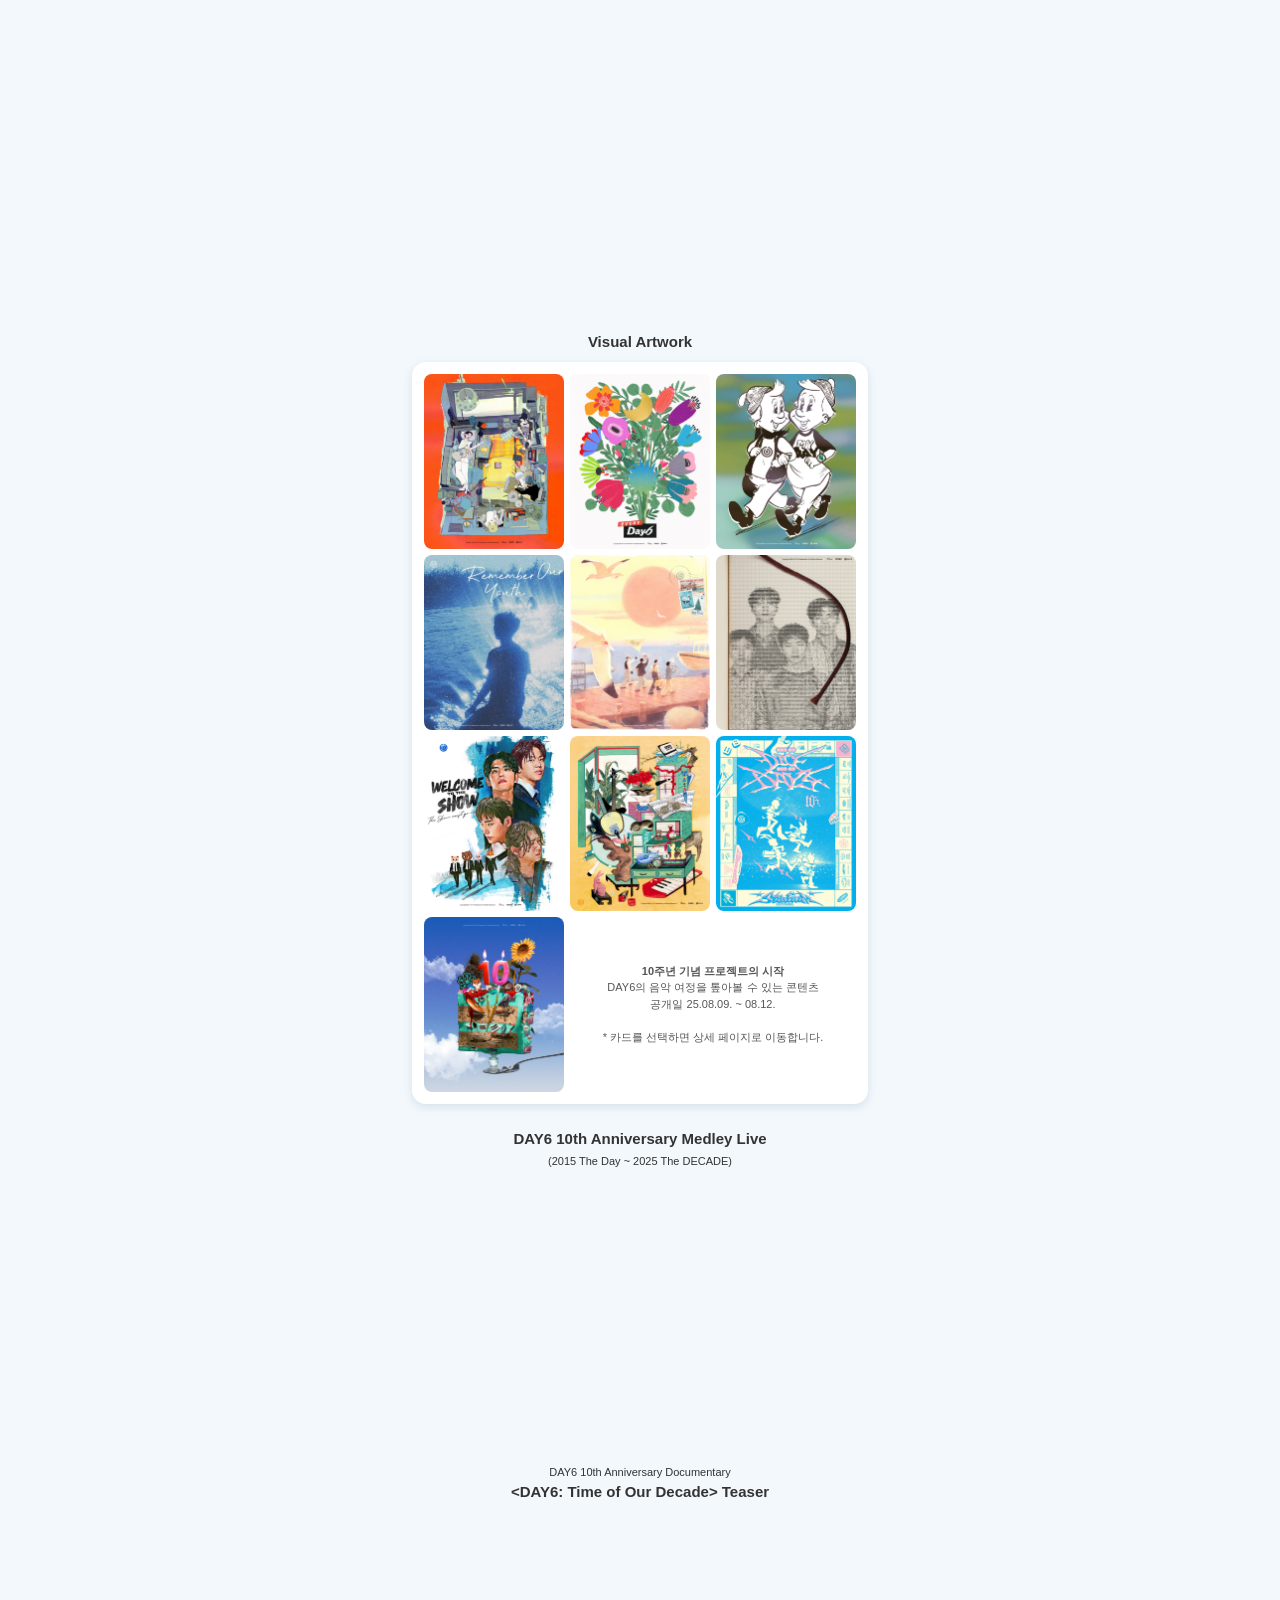
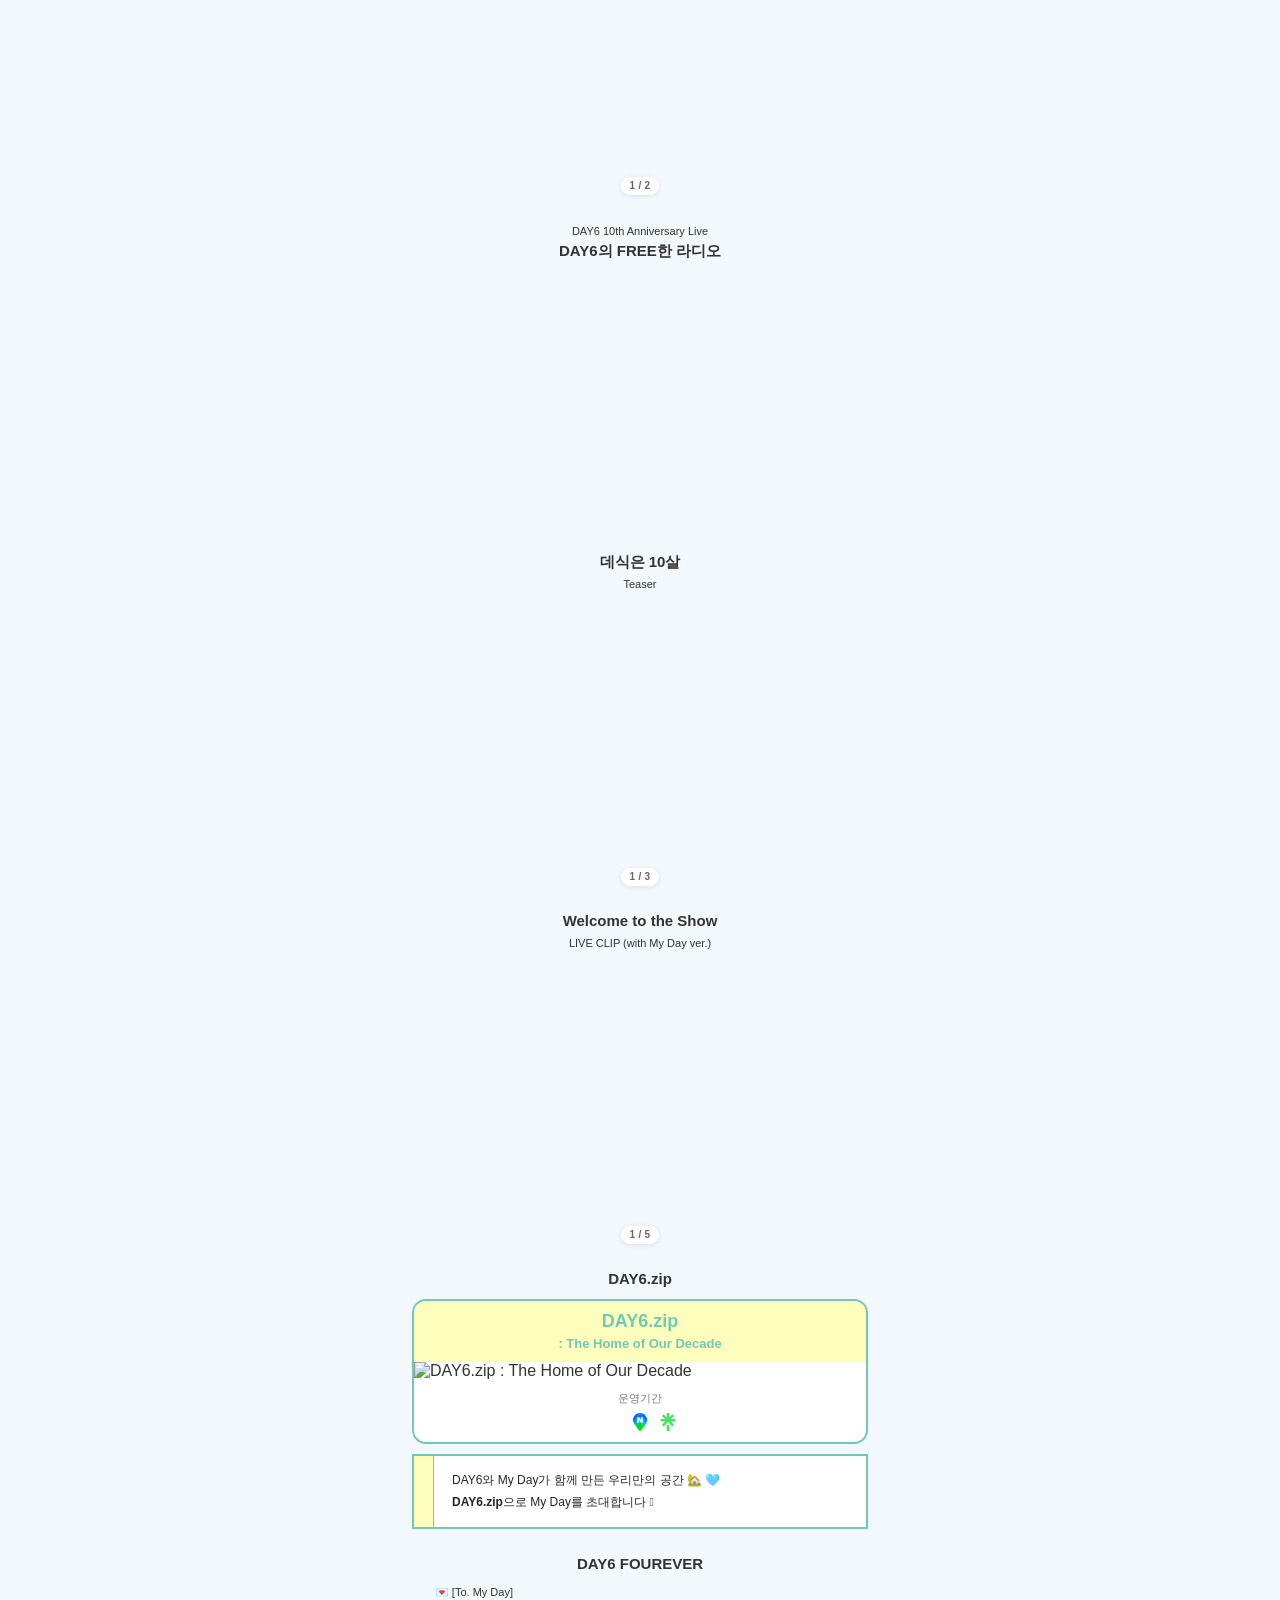
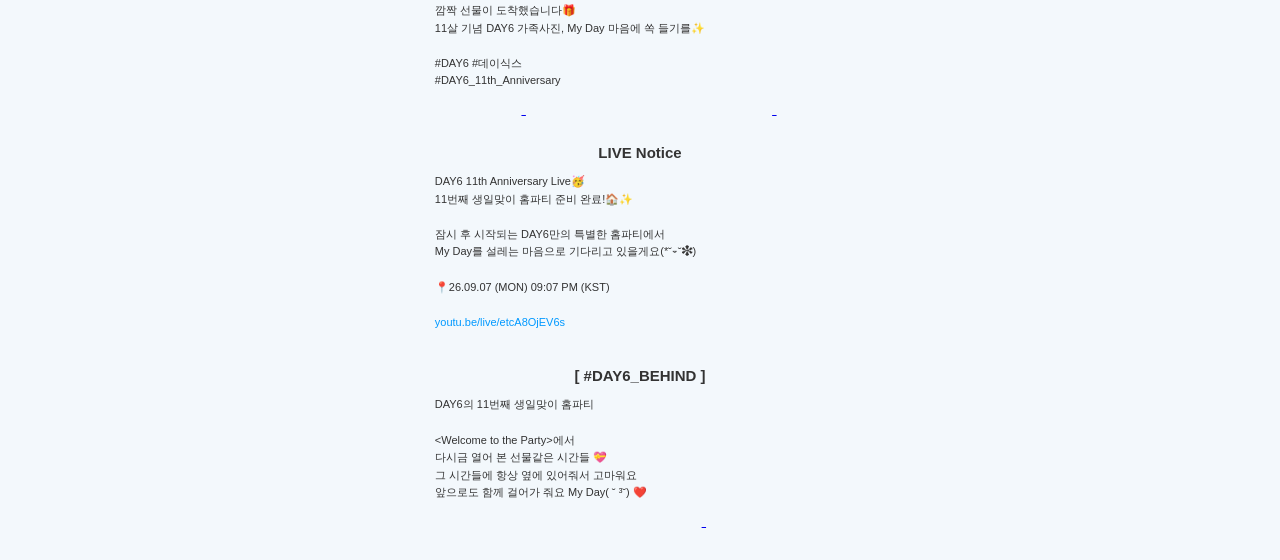
==== commit b5a8be02: "Update index.html" ====
--- a/index.html
+++ b/index.html
@@ -4,7 +4,10 @@
 <meta charset="UTF-8">
 <meta name="viewport" content="width=device-width, initial-scale=1.0">
 
+<title>DAY6</title>
+
 <style>
+
 html{
   -webkit-text-size-adjust:100%;
 }
@@ -30,7 +33,7 @@
   max-width:480px;
   min-height:100vh;
   margin:0 auto;
-  padding:0 12px;
+  padding:0 12px 30px;
   box-sizing:border-box;
 }
 
@@ -46,6 +49,11 @@
   font-size:15px;
   font-weight:700;
   line-height:1.4;
+}
+
+.small-title{
+  font-size:11px;
+  font-weight:400;
 }
 
 .section-card{
@@ -102,7 +110,7 @@
 }
 
 
-/* 가로 스와이프 영상 */
+/* 영상 슬라이드 */
 
 .video-scroll{
   width:100%;
@@ -131,25 +139,137 @@
   border-radius:12px;
 }
 
-.swipe-guide{
-  margin-top:5px;
+.slide-count{
+  width:max-content;
+  min-width:38px;
+  margin:8px auto 0;
+  padding:4px 8px;
+  box-sizing:border-box;
+  border-radius:20px;
+  background:rgba(255,255,255,0.9);
+  box-shadow:0 1px 5px rgba(70,110,140,0.16);
   text-align:center;
-  font-size:9px;
-  line-height:1.4;
-  color:#999;
-}
-
-.small-title{
+  font-size:10px;
+  line-height:1;
+  font-weight:700;
+  color:#666;
+  letter-spacing:0.3px;
+}
+
+
+/* DAY6.zip */
+
+.zip-box{
+  width:100%;
+  box-sizing:border-box;
+  border:2px solid #70C9B7;
+  border-radius:14px;
+  background:#FFFFFF;
+  overflow:hidden;
+}
+
+.zip-header{
+  width:100%;
+  padding:9px 10px 10px;
+  box-sizing:border-box;
+  background:#FDFEBC;
+  text-align:center;
+  color:#70C9B7;
+  line-height:1.25;
+}
+
+.zip-title{
+  font-size:18px;
+  font-weight:700;
+}
+
+.zip-subtitle{
+  margin-top:3px;
+  font-size:13px;
+  font-weight:700;
+}
+
+.zip-image{
+  width:100%;
+  height:auto;
+  display:block;
+}
+
+.zip-info{
+  padding:10px 12px 11px;
+  box-sizing:border-box;
+  text-align:center;
+}
+
+.zip-period{
   font-size:11px;
-  font-weight:400;
-}
-
+  line-height:1.5;
+  color:#777;
+}
+
+.zip-links{
+  margin-top:7px;
+  display:flex;
+  align-items:center;
+  justify-content:center;
+  gap:10px;
+}
+
+.zip-links a{
+  width:18px;
+  height:18px;
+  display:block;
+  line-height:0;
+}
+
+.zip-links img{
+  width:18px;
+  height:18px;
+  display:block;
+  object-fit:contain;
+}
+
+.zip-message{
+  width:100%;
+  margin-top:10px;
+  box-sizing:border-box;
+  display:flex;
+  align-items:stretch;
+  background:#FFFFFF;
+  border:2px solid #70C9B7;
+
+}
+
+.zip-message-bar{
+  width:20px;
+  flex:0 0 20px;
+  background:#FDFEBC;
+  border-right:1px solid #70C9B7;
+  box-sizing:border-box;
+}
+
+.zip-message-text{
+  flex:1;
+  min-width:0;
+  padding:14px 18px;
+  box-sizing:border-box;
+  color:#262626;
+  font-size:12px;
+  line-height:1.8;
+}
+
+
+/* 모바일 */
 
 @media(max-width:480px){
+
   .mobile-page{
-    padding:0 10px;
+    padding-left:10px;
+    padding-right:10px;
   }
-}
+
+}
+
 </style>
 </head>
 
@@ -157,6 +277,9 @@
 <body>
 
 <div class="mobile-page">
+
+
+<!-- TOP VIDEO -->
 
 <p>&nbsp;</p>
 
@@ -171,6 +294,7 @@
 </iframe>
 
 
+
 <!-- Visual Artwork -->
 
 <div class="section-title">
@@ -235,7 +359,8 @@
 </div>
 
 
-<!-- DAY6 10th Anniversary Medley Live -->
+
+<!-- 10th Anniversary Medley Live -->
 
 <div class="section-title">
   DAY6 10th Anniversary Medley Live<br>
@@ -255,7 +380,8 @@
 </iframe>
 
 
-<!-- DAY6 10th Anniversary Documentary -->
+
+<!-- Documentary -->
 
 <div class="section-title">
   <span class="small-title">
@@ -272,7 +398,8 @@
   <div class="video-slide">
     <iframe
       src="https://www.youtube.com/embed/U3eKRl0hNq4"
-      title="DAY6 10th Anniversary Documentary <DAY6: Time of Our Decade> Teaser"
+      title="DAY6: Time of Our Decade Teaser"
+      frameborder="0"
       allow="accelerometer; autoplay; clipboard-write; encrypted-media; gyroscope; picture-in-picture; web-share"
       allowfullscreen>
     </iframe>
@@ -281,7 +408,8 @@
   <div class="video-slide">
     <iframe
       src="https://www.youtube.com/embed/bYyLW9xVIAA"
-      title="DAY6 10th Anniversary Documentary DAY6: Time of Our Decade"
+      title="DAY6: Time of Our Decade"
+      frameborder="0"
       allow="accelerometer; autoplay; clipboard-write; encrypted-media; gyroscope; picture-in-picture; web-share"
       allowfullscreen>
     </iframe>
@@ -289,9 +417,10 @@
 
 </div>
 
-<div class="swipe-guide">
-  ← 옆으로 넘겨주세요 →
-</div>
+<div class="slide-count" id="documentary-count">
+  1 / 2
+</div>
+
 
 
 <!-- DAY6 10th Anniversary Live -->
@@ -300,13 +429,14 @@
   <span class="small-title">
     DAY6 10th Anniversary Live
   </span><br>
+
   DAY6의 FREE한 라디오
 </div>
 
 <iframe
   width="100%"
   src="https://www.youtube.com/embed/zwDvOborZV0"
-  title="DAY6 10th Anniversary Live DAY6의 FREE한 라디오"
+  title="DAY6의 FREE한 라디오"
   frameborder="0"
   style="display:block;aspect-ratio:16/9;margin:0 auto;border-radius:12px;"
   allow="accelerometer; autoplay; clipboard-write; encrypted-media; gyroscope; picture-in-picture; web-share"
@@ -314,14 +444,14 @@
 </iframe>
 
 
+
 <!-- 데식은 10살 -->
 
 <div class="section-title">
   데식은 10살<br>
-
   <span
-    id="desik-current-title"
-    class="small-title">
+    class="small-title"
+    id="desik-current-title">
     Teaser
   </span>
 </div>
@@ -332,6 +462,7 @@
     <iframe
       src="https://www.youtube.com/embed/5Rk9F50ncRs"
       title="데식은 10살 Teaser"
+      frameborder="0"
       allow="accelerometer; autoplay; clipboard-write; encrypted-media; gyroscope; picture-in-picture; web-share"
       allowfullscreen>
     </iframe>
@@ -341,6 +472,7 @@
     <iframe
       src="https://www.youtube.com/embed/6y1G2F52aUc"
       title="데식은 10살 Ep.1"
+      frameborder="0"
       allow="accelerometer; autoplay; clipboard-write; encrypted-media; gyroscope; picture-in-picture; web-share"
       allowfullscreen>
     </iframe>
@@ -350,6 +482,7 @@
     <iframe
       src="https://www.youtube.com/embed/H-ebAvadtmY"
       title="데식은 10살 Ep.2"
+      frameborder="0"
       allow="accelerometer; autoplay; clipboard-write; encrypted-media; gyroscope; picture-in-picture; web-share"
       allowfullscreen>
     </iframe>
@@ -357,75 +490,185 @@
 
 </div>
 
-<div class="swipe-guide">
-  ← 옆으로 넘겨주세요 →
-</div>
-
-
-<!-- LIVE CLIP (with My Day ver.) -->
+<div class="slide-count" id="desik-count">
+  1 / 3
+</div>
+
+
+
+<!-- LIVE CLIP -->
 
 <div class="section-title">
+
+  <span id="liveclip-current-title">
+    Welcome to the Show
+  </span><br>
+
   <span class="small-title">
     LIVE CLIP (with My Day ver.)
-  </span><br>
-
-  <span id="liveclip-current-title">
-    Welcome to the Show
   </span>
+
 </div>
 
 <div class="video-scroll" id="liveclip-scroll">
+
+
+  <!-- 1 Welcome to the Show -->
 
   <div class="video-slide">
     <iframe
       src="https://www.youtube.com/embed/AHy7z1ABnZE"
-      title="LIVE CLIP (with My Day ver.) Welcome to the Show"
+      title="Welcome to the Show LIVE CLIP (with My Day ver.)"
+      frameborder="0"
       allow="accelerometer; autoplay; clipboard-write; encrypted-media; gyroscope; picture-in-picture; web-share"
       allowfullscreen>
     </iframe>
   </div>
 
+
+  <!-- 2 Congratulations -->
+
   <div class="video-slide">
     <iframe
       src="https://www.youtube.com/embed/Pp8Bza15AWY"
-      title="LIVE CLIP (with My Day ver.) Congratulations"
+      title="Congratulations LIVE CLIP (with My Day ver.)"
+      frameborder="0"
       allow="accelerometer; autoplay; clipboard-write; encrypted-media; gyroscope; picture-in-picture; web-share"
       allowfullscreen>
     </iframe>
   </div>
 
+
+  <!-- 3 INSIDE OUT -->
+
   <div class="video-slide">
     <iframe
       src="https://www.youtube.com/embed/SbzU_9hKfIo"
-      title="LIVE CLIP (with My Day ver.) INSIDE OUT"
+      title="INSIDE OUT LIVE CLIP (with My Day ver.)"
+      frameborder="0"
       allow="accelerometer; autoplay; clipboard-write; encrypted-media; gyroscope; picture-in-picture; web-share"
       allowfullscreen>
     </iframe>
   </div>
 
+
+  <!-- 4 꿈의 버스 -->
+
   <div class="video-slide">
     <iframe
       src="https://www.youtube.com/embed/4uKgxsPcA_I"
-      title="LIVE CLIP (with My Day ver.) 꿈의 버스"
+      title="꿈의 버스 LIVE CLIP (with My Day ver.)"
+      frameborder="0"
       allow="accelerometer; autoplay; clipboard-write; encrypted-media; gyroscope; picture-in-picture; web-share"
       allowfullscreen>
     </iframe>
   </div>
 
+
+  <!-- 5 한 페이지가 될 수 있게 -->
+
   <div class="video-slide">
     <iframe
       src="https://www.youtube.com/embed/iQBOu81LkT0"
-      title="LIVE CLIP (with My Day ver.) 한 페이지가 될 수 있게"
+      title="한 페이지가 될 수 있게 LIVE CLIP (with My Day ver.)"
+      frameborder="0"
       allow="accelerometer; autoplay; clipboard-write; encrypted-media; gyroscope; picture-in-picture; web-share"
       allowfullscreen>
     </iframe>
   </div>
 
-</div>
-
-<div class="swipe-guide">
-  ← 옆으로 넘겨주세요 →
-</div>
+
+</div>
+
+<div class="slide-count" id="liveclip-count">
+  1 / 5
+</div>
+
+
+
+<!-- DAY6.zip -->
+
+<div class="section-title">
+  DAY6.zip
+</div>
+
+<div class="zip-box">
+
+  <div class="zip-header">
+
+    <div class="zip-title">
+      DAY6.zip
+    </div>
+
+    <div class="zip-subtitle">
+      : The Home of Our Decade
+    </div>
+
+  </div>
+
+  <img
+    src="images/DAY6.zip-Poster.jpeg"
+    alt="DAY6.zip : The Home of Our Decade"
+    class="zip-image">
+
+  <div class="zip-info">
+
+    <!-- 운영기간 실제 날짜 입력 -->
+    <div class="zip-period">
+      운영기간
+    </div>
+
+    <div class="zip-links">
+
+      <a
+        href="https://x.com/day6official/status/1959903578933657797"
+        target="_blank"
+        rel="noreferrer noopener"
+        aria-label="X">
+        <img
+          src="images/x.svg"
+          alt="X">
+      </a>
+
+      <a
+        href="https://naver.me/5xaLH5Mh"
+        target="_blank"
+        rel="noreferrer noopener"
+        aria-label="Naver Map">
+        <img
+          src="images/NaverMap.png"
+          alt="Naver Map">
+      </a>
+
+      <a
+        href="https://linktr.ee/day6.zip"
+        target="_blank"
+        rel="noreferrer noopener"
+        aria-label="Linktree">
+        <img
+          src="images/Linktree.svg"
+          alt="Linktree">
+      </a>
+
+    </div>
+
+  </div>
+
+</div>
+
+
+<div class="zip-message">
+
+  <div class="zip-message-bar">
+  </div>
+
+  <div class="zip-message-text">
+    DAY6와 My Day가 함께 만든 우리만의 공간 🏡 🩵<br>
+    <strong>DAY6.zip</strong>으로 My Day를 초대합니다 𖤐
+  </div>
+
+</div>
+
 
 
 <!-- DAY6 FOUREVER -->
@@ -434,88 +677,96 @@
   DAY6 FOUREVER
 </div>
 
-<div class="section-card">
-
-  <div style="width:90%;max-width:650px;margin:0 auto 10px;font-size:11px;line-height:1.5;">
-
-    <a
-      href="https://x.com/day6official/status/2096614524631830927"
-      target="_blank"
-      rel="noreferrer noopener"
-      style="text-decoration:none;color:rgb(51,51,51);">
-
-      💌 [To. My Day]<br>
-      깜짝 선물이 도착했습니다🎁<br>
-      11살 기념 DAY6 가족사진, My Day 마음에 쏙 들기를✨<br><br>
-
-      #DAY6 #데이식스<br>
-      #DAY6_11th_Anniversary
-
-    </a>
-
-  </div>
-
-
-  <div style="width:100%;overflow-x:auto;white-space:nowrap;">
-
-    <a
-      href="https://youtube.com/shorts/ASSRx03COS0"
-      target="_blank"
-      rel="noreferrer noopener">
-
-      <img
-        src="https://pbs.twimg.com/media/HRirDGnbsAAitg2?format=jpg&name=4096x4096"
-        style="width:24%;height:auto;display:inline-block;vertical-align:top;border-radius:0.7vw;">
-
-      <img
-        src="https://pbs.twimg.com/media/HRirDGpa4AAnFa4?format=jpg&name=4096x4096"
-        style="width:54%;height:auto;display:inline-block;vertical-align:top;border-radius:0.7vw;">
-
-      <img
-        src="https://pbs.twimg.com/media/HRirDGwbgAAL7iT?format=jpg&name=4096x4096"
-        style="width:24%;height:auto;display:inline-block;vertical-align:top;border-radius:0.7vw;">
-
-      <img
-        src="https://pbs.twimg.com/media/HRirDGwbwAEK72t?format=jpg&name=4096x4096"
-        style="width:54%;height:auto;display:inline-block;vertical-align:top;border-radius:0.7vw;">
-
-      <img
-        src="https://pbs.twimg.com/media/HRisEADbgAEmenx?format=jpg&name=4096x4096"
-        style="width:24%;height:auto;display:inline-block;vertical-align:top;border-radius:0.7vw;">
-
-      <img
-        src="https://pbs.twimg.com/media/HRisEALaUAAEPvg?format=jpg&name=4096x4096"
-        style="width:24%;height:auto;display:inline-block;vertical-align:top;border-radius:0.7vw;">
-
-      <img
-        src="https://pbs.twimg.com/media/HRisEAIaUAAlIAd?format=jpg&name=4096x4096"
-        style="width:24%;height:auto;display:inline-block;vertical-align:top;border-radius:0.7vw;">
-
-      <img
-        src="https://pbs.twimg.com/media/HRisEAIaQAAVyt2?format=jpg&name=4096x4096"
-        style="width:24%;height:auto;display:inline-block;vertical-align:top;border-radius:0.7vw;">
-
-      <img
-        src="https://pbs.twimg.com/media/HRisJpSaUAMw0Ib?format=jpg&name=4096x4096"
-        style="width:24%;height:auto;display:inline-block;vertical-align:top;border-radius:0.7vw;">
-
-      <img
-        src="https://pbs.twimg.com/media/HRisJpXawAAkG9y?format=jpg&name=4096x4096"
-        style="width:24%;height:auto;display:inline-block;vertical-align:top;border-radius:0.7vw;">
-
-      <img
-        src="https://pbs.twimg.com/media/HRisJpWbQAA24dx?format=jpg&name=4096x4096"
-        style="width:24%;height:auto;display:inline-block;vertical-align:top;border-radius:0.7vw;">
-
-      <img
-        src="https://pbs.twimg.com/media/HRisJpTbQAA-qKA?format=jpg&name=4096x4096"
-        style="width:24%;height:auto;display:inline-block;vertical-align:top;border-radius:0.7vw;">
-
-    </a>
-
-  </div>
-
-</div>
+<div style="width:90%;max-width:650px;margin:0 auto;font-size:11px;line-height:1.6;">
+
+  <a
+    href="https://x.com/day6official/status/2096614524631830927"
+    target="_blank"
+    rel="noreferrer noopener"
+    style="text-decoration:none;color:rgb(51,51,51);">
+
+    💌 [To. My Day]<br>
+    깜짝 선물이 도착했습니다🎁<br>
+    11살 기념 DAY6 가족사진, My Day 마음에 쏙 들기를✨<br><br>
+    #DAY6 #데이식스<br>
+    #DAY6_11th_Anniversary
+
+  </a>
+
+</div>
+
+
+<div style="width:100%;overflow-x:auto;white-space:nowrap;margin-top:10px;">
+
+  <a
+    href="https://youtube.com/shorts/ASSRx03COS0"
+    target="_blank"
+    rel="noreferrer noopener">
+
+    <img
+      src="https://pbs.twimg.com/media/HRirDGnbsAAitg2?format=jpg&amp;name=4096x4096"
+      alt=""
+      style="width:24%;height:auto;display:inline-block;vertical-align:top;border-radius:0.7vw;">
+
+    <img
+      src="https://pbs.twimg.com/media/HRirDGpa4AAnFa4?format=jpg&amp;name=4096x4096"
+      alt=""
+      style="width:54%;height:auto;display:inline-block;vertical-align:top;border-radius:0.7vw;">
+
+    <img
+      src="https://pbs.twimg.com/media/HRirDGwbgAAL7iT?format=jpg&amp;name=4096x4096"
+      alt=""
+      style="width:24%;height:auto;display:inline-block;vertical-align:top;border-radius:0.7vw;">
+
+    <img
+      src="https://pbs.twimg.com/media/HRirDGwbwAEK72t?format=jpg&amp;name=4096x4096"
+      alt=""
+      style="width:54%;height:auto;display:inline-block;vertical-align:top;border-radius:0.7vw;">
+
+    <img
+      src="https://pbs.twimg.com/media/HRisEADbgAEmenx?format=jpg&amp;name=4096x4096"
+      alt=""
+      style="width:24%;height:auto;display:inline-block;vertical-align:top;border-radius:0.7vw;">
+
+    <img
+      src="https://pbs.twimg.com/media/HRisEALaUAAEPvg?format=jpg&amp;name=4096x4096"
+      alt=""
+      style="width:24%;height:auto;display:inline-block;vertical-align:top;border-radius:0.7vw;">
+
+    <img
+      src="https://pbs.twimg.com/media/HRisEAIaUAAlIAd?format=jpg&amp;name=4096x4096"
+      alt=""
+      style="width:24%;height:auto;display:inline-block;vertical-align:top;border-radius:0.7vw;">
+
+    <img
+      src="https://pbs.twimg.com/media/HRisEAIaQAAVyt2?format=jpg&amp;name=4096x4096"
+      alt=""
+      style="width:24%;height:auto;display:inline-block;vertical-align:top;border-radius:0.7vw;">
+
+    <img
+      src="https://pbs.twimg.com/media/HRisJpSaUAMw0Ib?format=jpg&amp;name=4096x4096"
+      alt=""
+      style="width:24%;height:auto;display:inline-block;vertical-align:top;border-radius:0.7vw;">
+
+    <img
+      src="https://pbs.twimg.com/media/HRisJpXawAAkG9y?format=jpg&amp;name=4096x4096"
+      alt=""
+      style="width:24%;height:auto;display:inline-block;vertical-align:top;border-radius:0.7vw;">
+
+    <img
+      src="https://pbs.twimg.com/media/HRisJpWbQAA24dx?format=jpg&amp;name=4096x4096"
+      alt=""
+      style="width:24%;height:auto;display:inline-block;vertical-align:top;border-radius:0.7vw;">
+
+    <img
+      src="https://pbs.twimg.com/media/HRisJpTbQAA-qKA?format=jpg&amp;name=4096x4096"
+      alt=""
+      style="width:24%;height:auto;display:inline-block;vertical-align:top;border-radius:0.7vw;">
+
+  </a>
+
+</div>
+
 
 
 <!-- LIVE Notice -->
@@ -524,139 +775,215 @@
   LIVE Notice
 </div>
 
-<div class="section-card">
-
-  <div style="width:90%;max-width:650px;margin:0 auto 10px;font-size:11px;line-height:1.5;">
-
-    <a
-      href="https://x.com/day6official/status/2096970905406865412"
-      target="_blank"
-      rel="noreferrer noopener"
-      style="text-decoration:none;color:rgb(51,51,51);">
-
-      DAY6 11th Anniversary Live🥳<br>
-      11번째 생일맞이 홈파티 준비 완료!🏠✨<br><br>
-
-      잠시 후 시작되는 DAY6만의 특별한 홈파티에서<br>
-      My Day를 설레는 마음으로 기다리고 있을게요(*˘▿˘✽)<br><br>
-
-      📍26.09.07 (MON) 09:07 PM (KST)
-
-    </a>
-
-  </div>
-
-  <div style="text-align:center;margin-bottom:8px;">
-
-    <a
-      href="https://youtube.com/live/etcA8OjEV6s"
-      target="_blank"
-      rel="noreferrer noopener"
-      style="text-decoration:none;color:#0099ff;font-size:11px;">
-
-      youtu.be/live/etcA8OjEV6s
-
-    </a>
-
-  </div>
-
-  <img
-    src="https://pbs.twimg.com/media/HRm-9XYakAA68UV?format=jpg&name=large"
-    style="width:63%;height:auto;display:block;margin:0 auto;border-radius:0.7vw;">
-
-</div>
-
-
-<!-- [ #DAY6_BEHIND ] -->
+<div style="width:90%;max-width:650px;margin:0 auto;font-size:11px;line-height:1.6;">
+
+  <a
+    href="https://x.com/day6official/status/2096970905406865412"
+    target="_blank"
+    rel="noreferrer noopener"
+    style="text-decoration:none;color:rgb(51,51,51);">
+
+    DAY6 11th Anniversary Live🥳<br>
+    11번째 생일맞이 홈파티 준비 완료!🏠✨<br><br>
+
+    잠시 후 시작되는 DAY6만의 특별한 홈파티에서<br>
+    My Day를 설레는 마음으로 기다리고 있을게요(*˘▿˘✽)<br><br>
+
+    📍26.09.07 (MON) 09:07 PM (KST)
+
+  </a>
+
+  <br><br>
+
+  <a
+    href="https://youtube.com/live/etcA8OjEV6s"
+    target="_blank"
+    rel="noreferrer noopener"
+    style="text-decoration:none;color:#0099ff;">
+    youtu.be/live/etcA8OjEV6s
+  </a>
+
+</div>
+
+
+<p style="text-align:center;margin:10px 0 0;">
+
+  <a
+    href="https://youtube.com/live/etcA8OjEV6s"
+    target="_blank"
+    rel="noreferrer noopener">
+
+    <img
+      src="https://pbs.twimg.com/media/HRm-9XYakAA68UV?format=jpg&amp;name=large"
+      alt=""
+      style="width:63%;height:auto;display:block;margin:0 auto;border-radius:0.7vw;">
+
+  </a>
+
+</p>
+
+
+
+<!-- DAY6 BEHIND -->
 
 <div class="section-title">
   [ #DAY6_BEHIND ]
 </div>
 
-<div class="section-card">
-
-  <div style="width:90%;max-width:650px;margin:0 auto 10px;font-size:11px;line-height:1.5;">
-
-    <a
-      href="https://x.com/day6official/status/2096970905406865412"
-      target="_blank"
-      rel="noreferrer noopener"
-      style="text-decoration:none;color:rgb(51,51,51);">
-
-      DAY6의 11번째 생일맞이 홈파티<br><br>
-
-      &lt;Welcome to the Party&gt;에서<br>
-      다시금 열어 본 선물같은 시간들 💝<br>
-      그 시간들에 항상 옆에 있어줘서 고마워요<br>
-      앞으로도 함께 걸어가 줘요 My Day( ˘ ³˘) ❤️
-
-    </a>
-
-  </div>
-
-  <div style="width:100%;overflow-x:auto;white-space:nowrap;text-align:center;">
-
-    <a
-      href="https://youtube.com/shorts/ASSRx03COS0"
-      target="_blank"
-      rel="noreferrer noopener">
-
-      <img
-        src="https://pbs.twimg.com/media/HRnvSUiaEAEJNQF?format=jpg&name=4096x4096"
-        style="width:63%;height:auto;display:inline-block;vertical-align:top;border-radius:0.7vw;">
-
-      <img
-        src="https://pbs.twimg.com/media/HRnvVVDasAA07Qf?format=jpg&name=4096x4096"
-        style="width:35%;height:auto;display:inline-block;vertical-align:top;border-radius:0.7vw;">
-
-    </a>
-
-  </div>
-
-</div>
+<div style="width:90%;max-width:650px;margin:0 auto;font-size:11px;line-height:1.6;">
+
+  <a
+    href="https://x.com/day6official/status/2096970905406865412"
+    target="_blank"
+    rel="noreferrer noopener"
+    style="text-decoration:none;color:rgb(51,51,51);">
+
+    DAY6의 11번째 생일맞이 홈파티<br><br>
+
+    &lt;Welcome to the Party&gt;에서<br>
+    다시금 열어 본 선물같은 시간들 💝<br>
+    그 시간들에 항상 옆에 있어줘서 고마워요<br>
+    앞으로도 함께 걸어가 줘요 My Day( ˘ ³˘) ❤️
+
+  </a>
+
+</div>
+
+
+<div style="width:100%;overflow-x:auto;white-space:nowrap;margin-top:10px;text-align:center;">
+
+  <a
+    href="https://youtube.com/shorts/ASSRx03COS0"
+    target="_blank"
+    rel="noreferrer noopener">
+
+    <img
+      src="https://pbs.twimg.com/media/HRnvSUiaEAEJNQF?format=jpg&amp;name=4096x4096"
+      alt=""
+      style="width:63%;height:auto;display:inline-block;vertical-align:top;border-radius:0.7vw;">
+
+    <img
+      src="https://pbs.twimg.com/media/HRnvVVDasAA07Qf?format=jpg&amp;name=4096x4096"
+      alt=""
+      style="width:35%;height:auto;display:inline-block;vertical-align:top;border-radius:0.7vw;">
+
+  </a>
+
+</div>
+
 
 
 </div>
 
 
 <script>
-function setupVideoSlider(scrollId, titleId, titles){
-  const scroll = document.getElementById(scrollId);
-  const title = document.getElementById(titleId);
-
-  if(!scroll || !title) return;
+
+function setupVideoSlider(
+  scrollId,
+  titleId,
+  countId,
+  titles
+){
+
+  const scroll =
+    document.getElementById(scrollId);
+
+  const title =
+    document.getElementById(titleId);
+
+  const count =
+    document.getElementById(countId);
+
+  if(!scroll){
+    return;
+  }
 
   let timer;
 
-  scroll.addEventListener("scroll", function(){
-    clearTimeout(timer);
-
-    timer = setTimeout(function(){
-      const slides = scroll.querySelectorAll(".video-slide");
-
-      let closestIndex = 0;
-      let closestDistance = Infinity;
-
-      slides.forEach(function(slide, index){
-        const distance = Math.abs(
-          slide.offsetLeft - scroll.scrollLeft
+
+  function updateSlider(){
+
+    const slides =
+      scroll.querySelectorAll(".video-slide");
+
+    const scrollRect =
+      scroll.getBoundingClientRect();
+
+    let closestIndex = 0;
+    let closestDistance = Infinity;
+
+
+    slides.forEach(function(slide,index){
+
+      const slideRect =
+        slide.getBoundingClientRect();
+
+      const distance =
+        Math.abs(
+          slideRect.left -
+          scrollRect.left
         );
 
-        if(distance < closestDistance){
-          closestDistance = distance;
-          closestIndex = index;
-        }
-      });
-
-      title.textContent = titles[closestIndex];
-    }, 40);
-  });
-}
+
+      if(distance < closestDistance){
+
+        closestDistance =
+          distance;
+
+        closestIndex =
+          index;
+
+      }
+
+    });
+
+
+    if(title && titles){
+
+      title.textContent =
+        titles[closestIndex];
+
+    }
+
+
+    if(count){
+
+      count.textContent =
+        (closestIndex + 1) +
+        " / " +
+        slides.length;
+
+    }
+
+  }
+
+
+  scroll.addEventListener(
+    "scroll",
+    function(){
+
+      clearTimeout(timer);
+
+      timer =
+        setTimeout(
+          updateSlider,
+          30
+        );
+
+    }
+  );
+
+
+  updateSlider();
+
+}
+
 
 
 setupVideoSlider(
   "documentary-scroll",
   "documentary-current-title",
+  "documentary-count",
   [
     "<DAY6: Time of Our Decade> Teaser",
     "DAY6: Time of Our Decade"
@@ -667,6 +994,7 @@
 setupVideoSlider(
   "desik-scroll",
   "desik-current-title",
+  "desik-count",
   [
     "Teaser",
     "Ep.1",
@@ -678,6 +1006,7 @@
 setupVideoSlider(
   "liveclip-scroll",
   "liveclip-current-title",
+  "liveclip-count",
   [
     "Welcome to the Show",
     "Congratulations",
@@ -686,6 +1015,7 @@
     "한 페이지가 될 수 있게"
   ]
 );
+
 </script>
 
 </body>
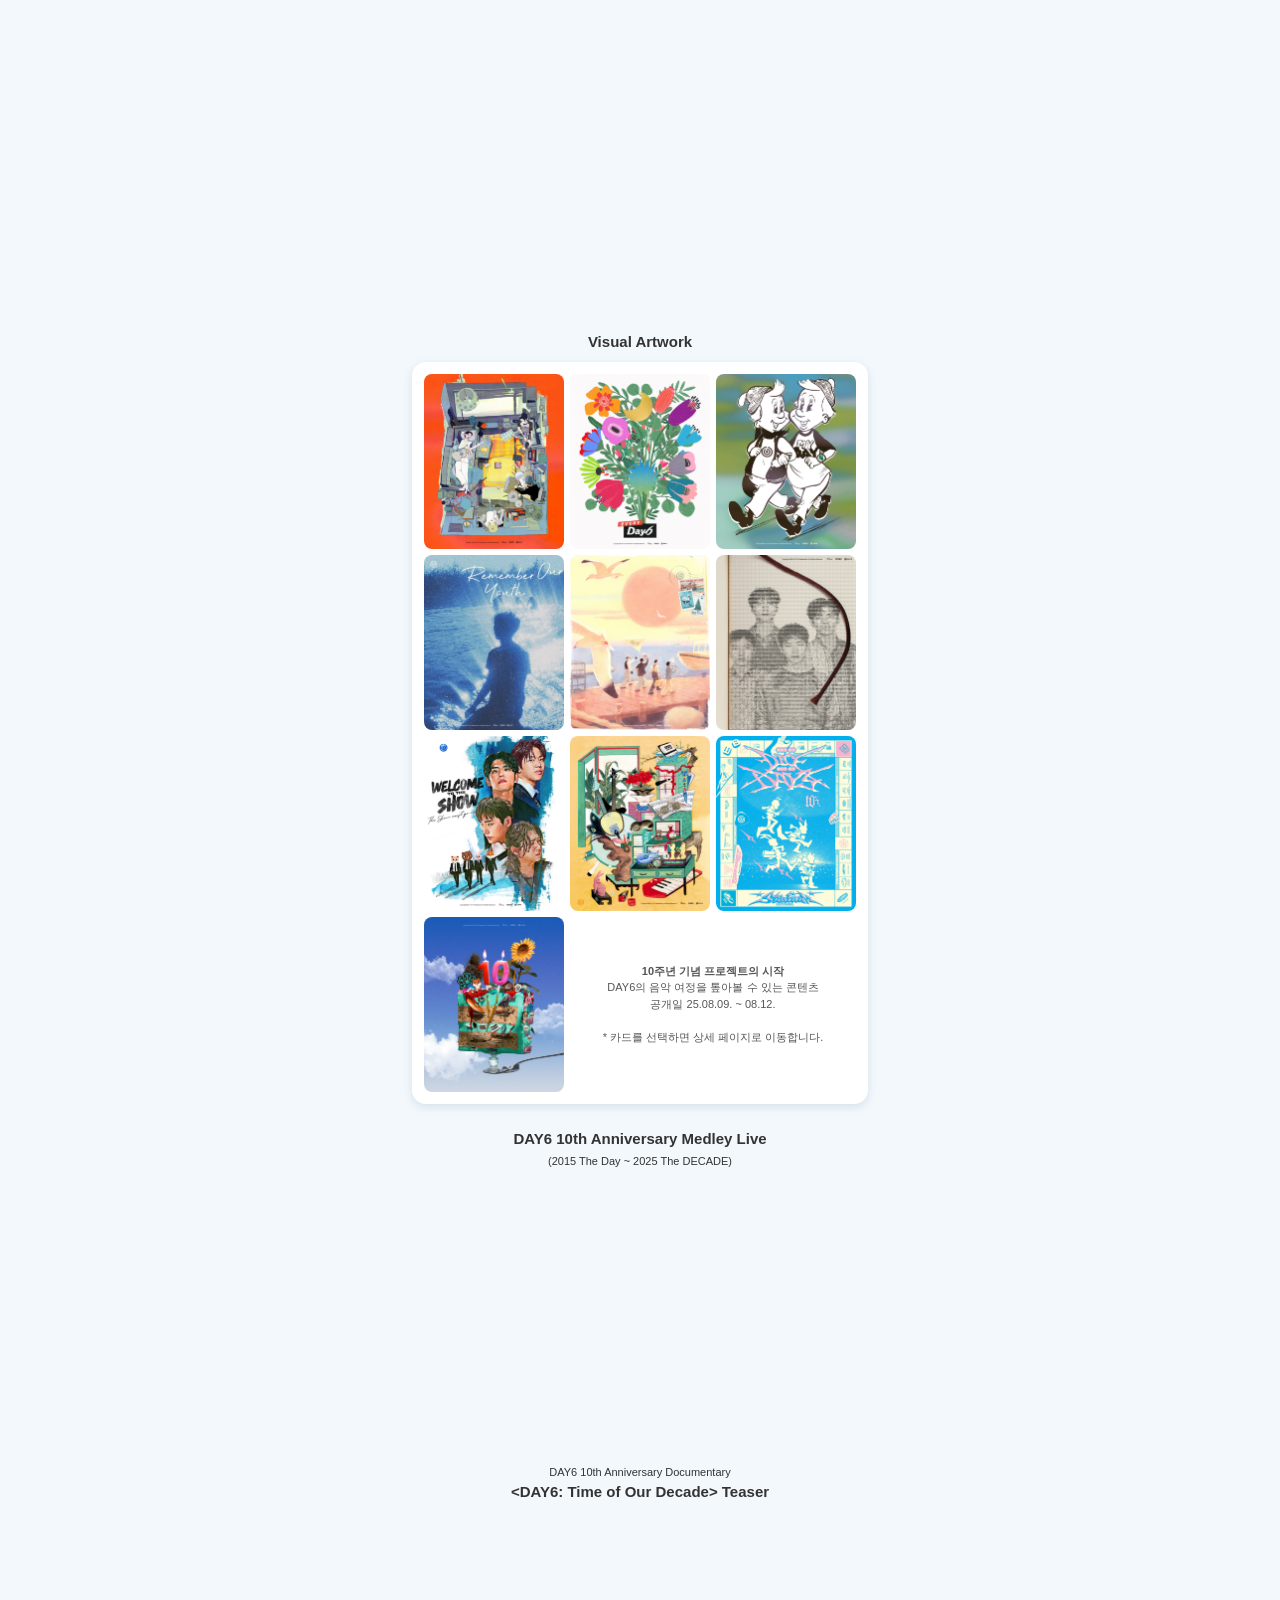
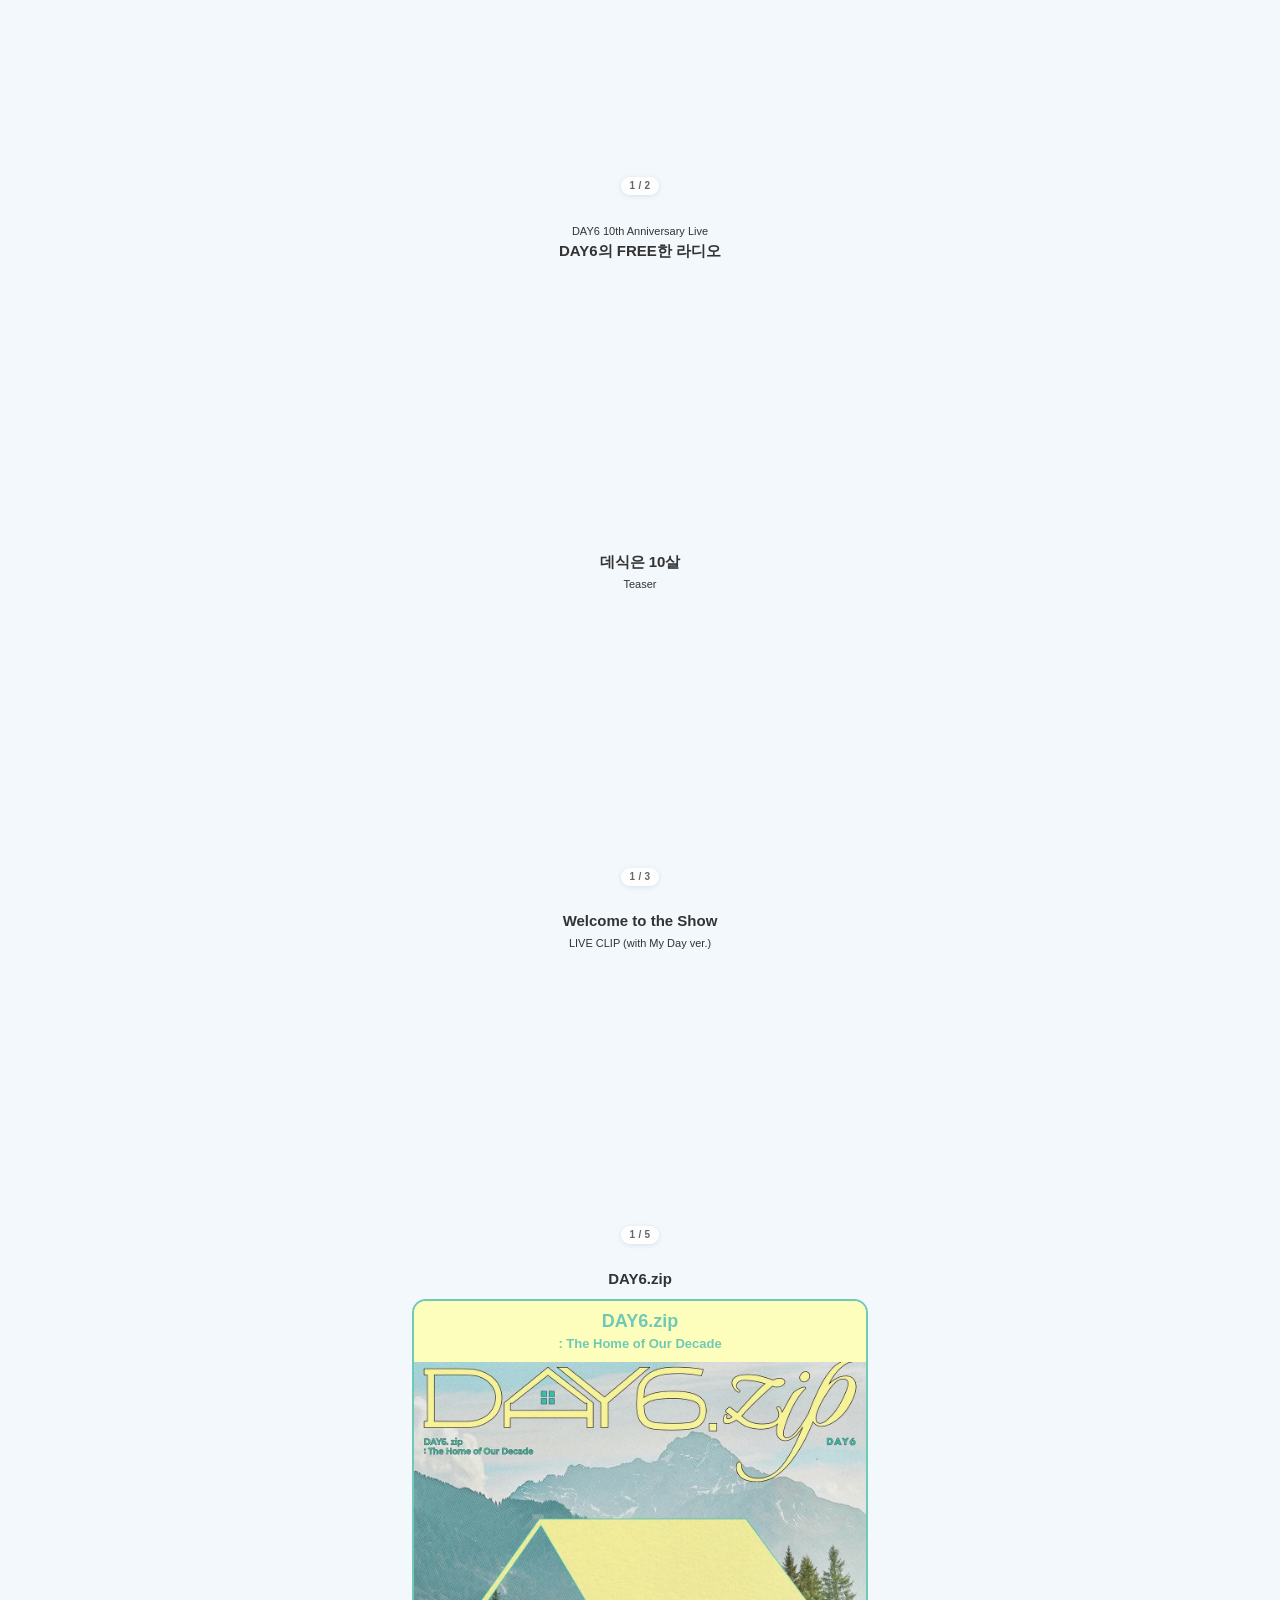
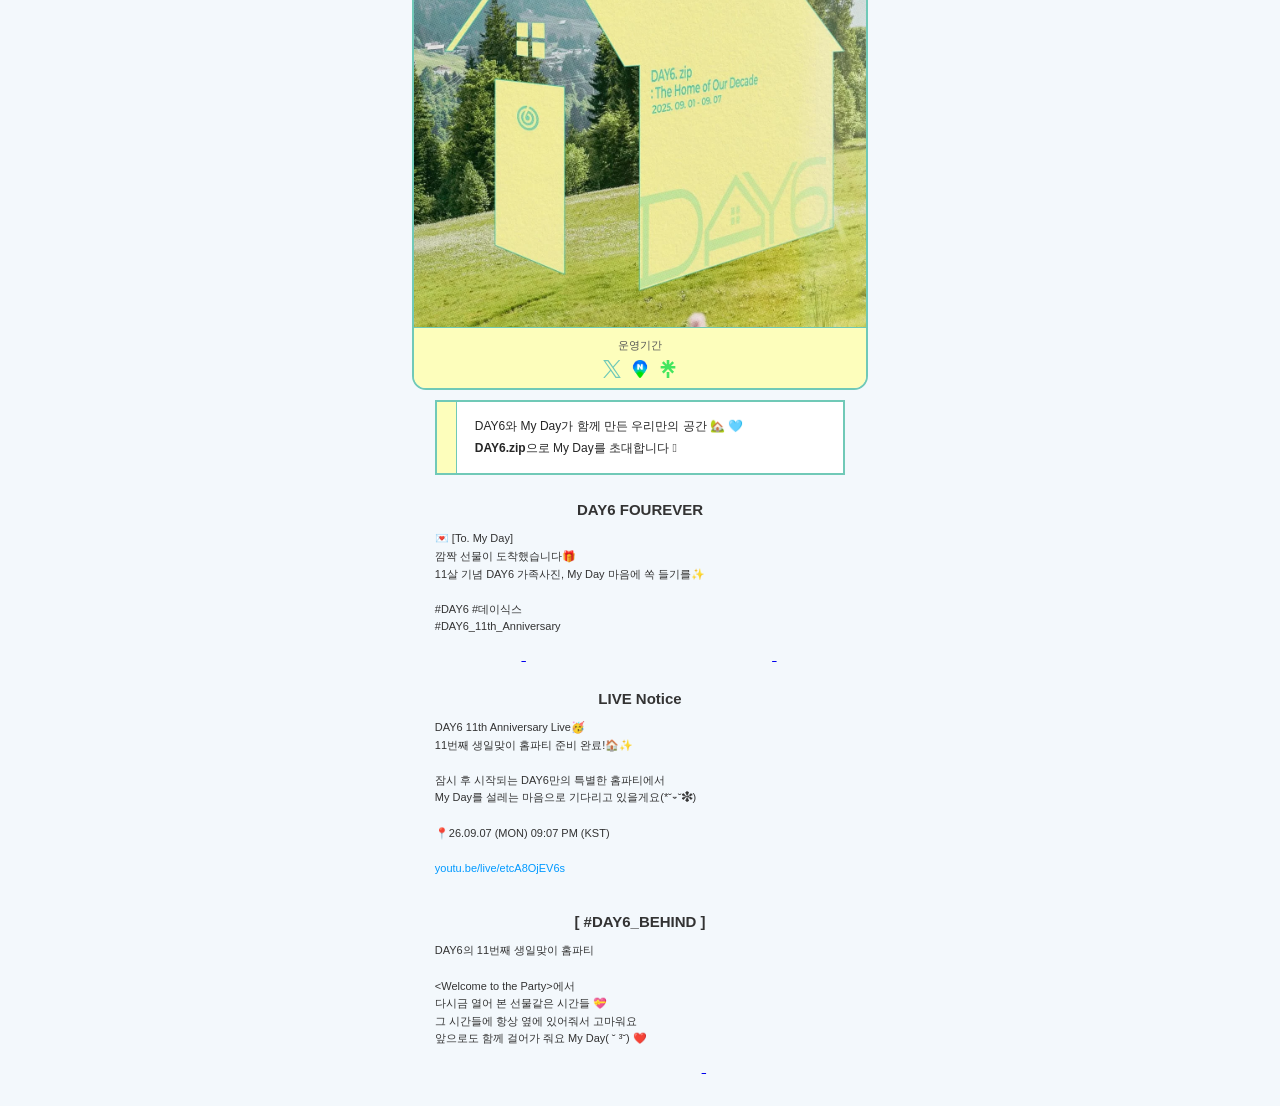
==== commit d49b2ee4: "Update index.html" ====
--- a/index.html
+++ b/index.html
@@ -196,15 +196,17 @@
 }
 
 .zip-info{
-  padding:10px 12px 11px;
+  padding:9px 12px 10px;
   box-sizing:border-box;
   text-align:center;
+  background:#FDFEBC;
+  border-top:1px solid #70C9B7;
 }
 
 .zip-period{
   font-size:11px;
   line-height:1.5;
-  color:#777;
+  color:#555;
 }
 
 .zip-links{
@@ -229,15 +231,23 @@
   object-fit:contain;
 }
 
+.zip-x-icon{
+  width:18px;
+  height:18px;
+  display:block;
+  background:#70C9B7;
+  -webkit-mask:url("images/x.svg") center/contain no-repeat;
+  mask:url("images/x.svg") center/contain no-repeat;
+}
+
 .zip-message{
-  width:100%;
-  margin-top:10px;
+  width:90%;
+  margin:10px auto 24px;
   box-sizing:border-box;
   display:flex;
   align-items:stretch;
   background:#FFFFFF;
   border:2px solid #70C9B7;
-
 }
 
 .zip-message-bar{
@@ -607,13 +617,12 @@
   </div>
 
   <img
-    src="images/DAY6.zip-Poster.jpeg"
+    src="images/DAY6.zip-Poster.png"
     alt="DAY6.zip : The Home of Our Decade"
     class="zip-image">
 
   <div class="zip-info">
 
-    <!-- 운영기간 실제 날짜 입력 -->
     <div class="zip-period">
       운영기간
     </div>
@@ -625,9 +634,7 @@
         target="_blank"
         rel="noreferrer noopener"
         aria-label="X">
-        <img
-          src="images/x.svg"
-          alt="X">
+        <span class="zip-x-icon"></span>
       </a>
 
       <a
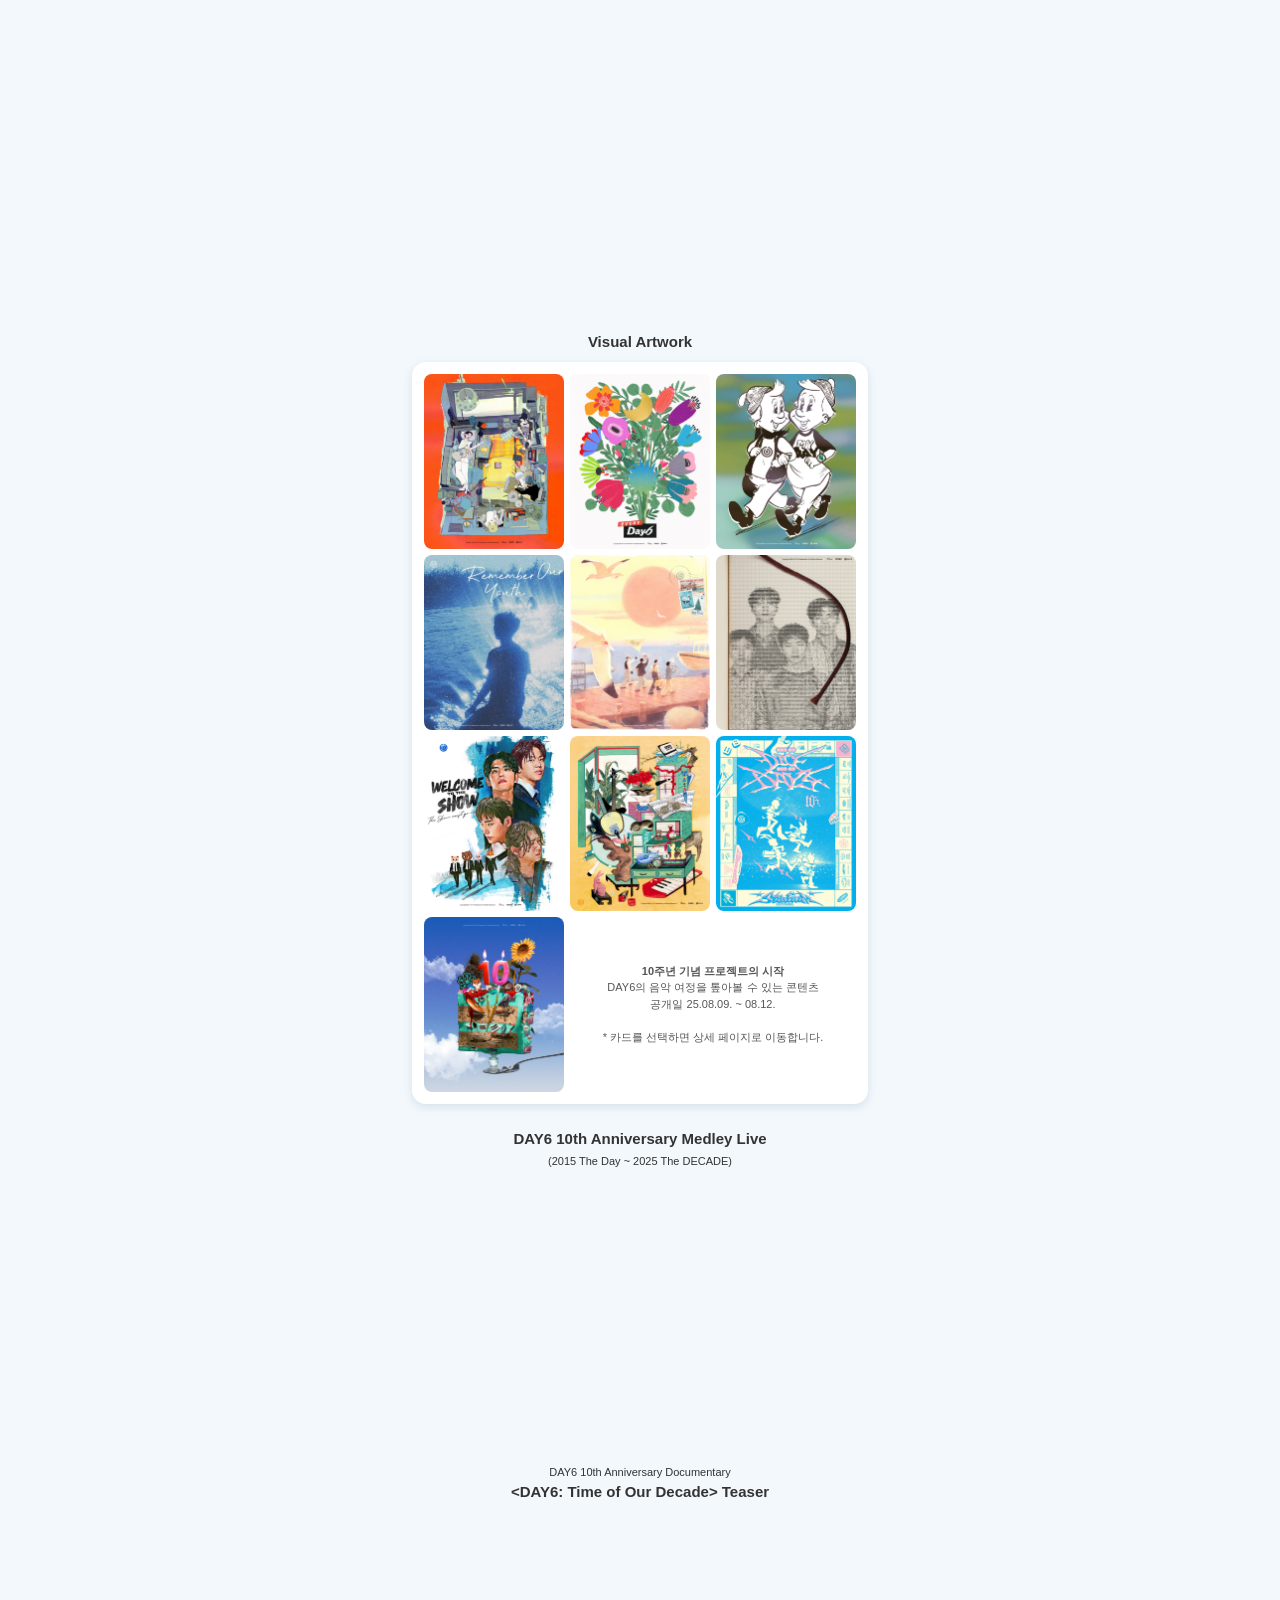
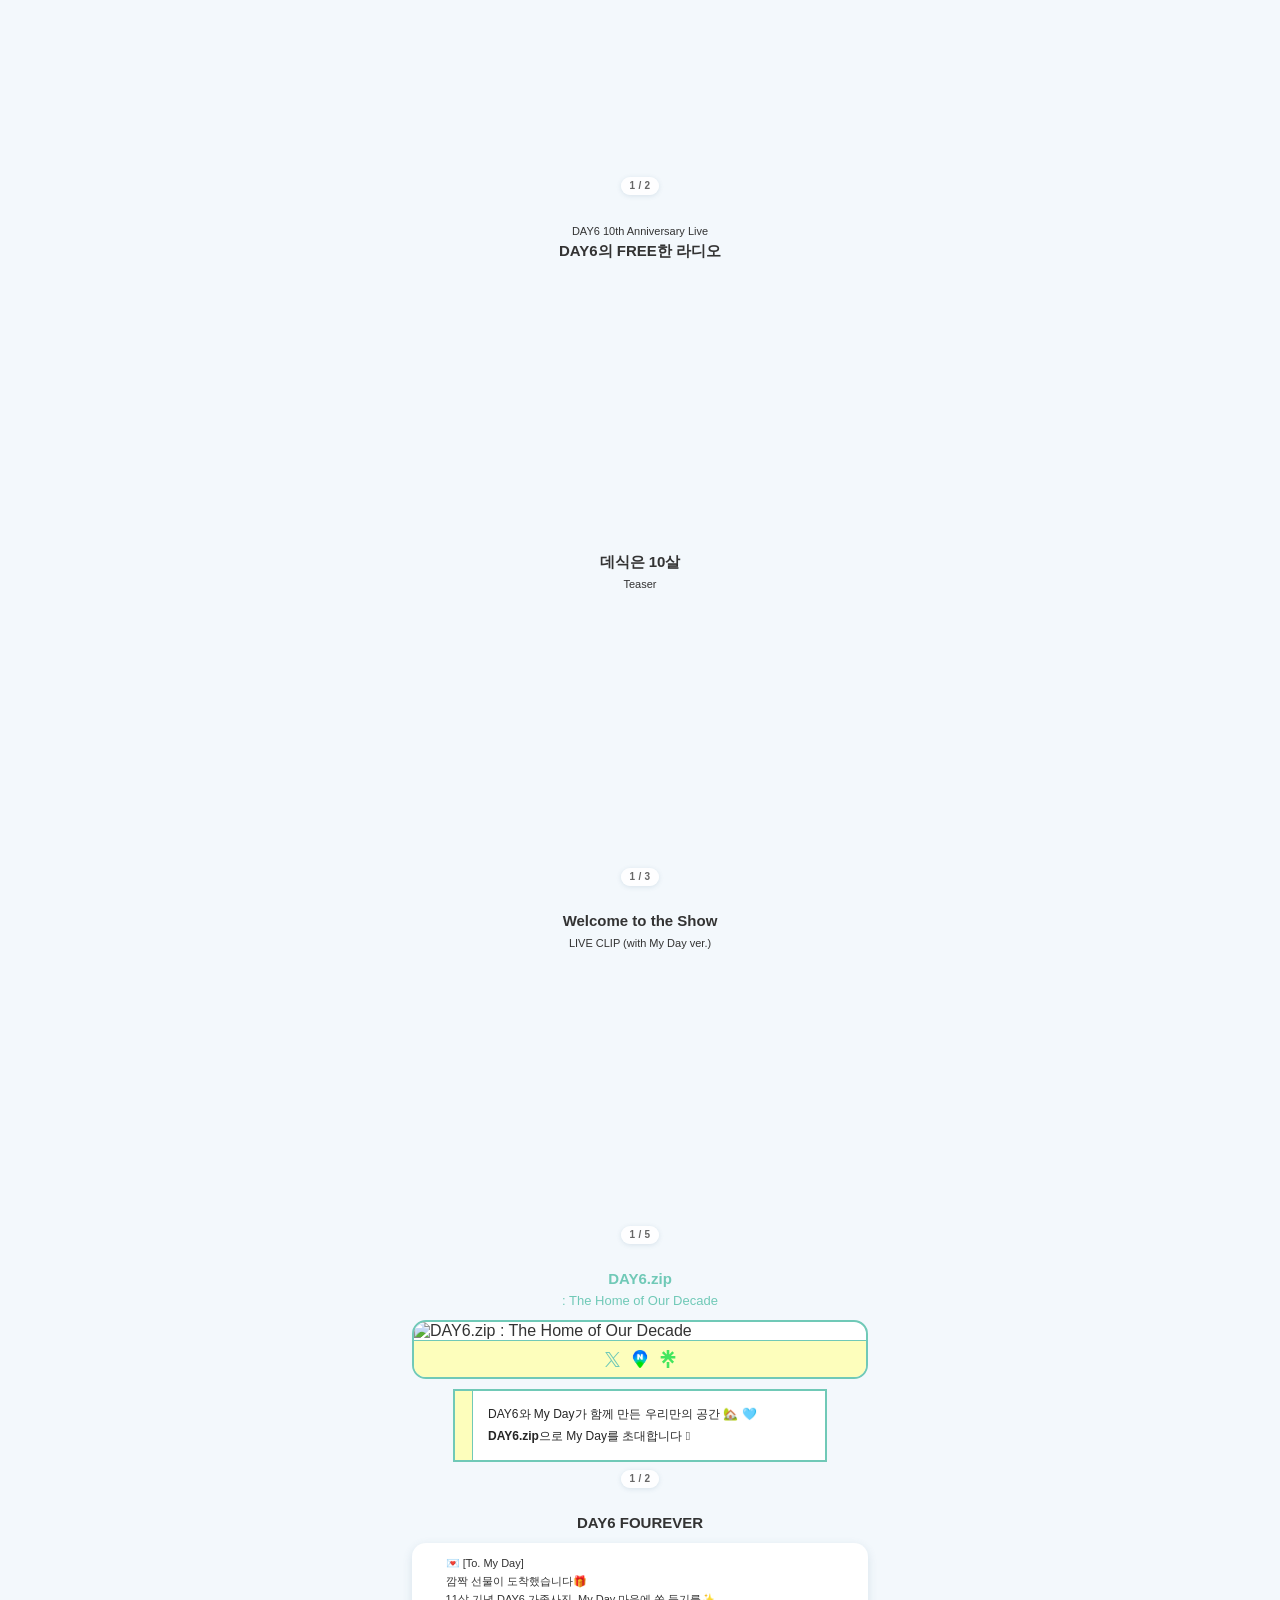
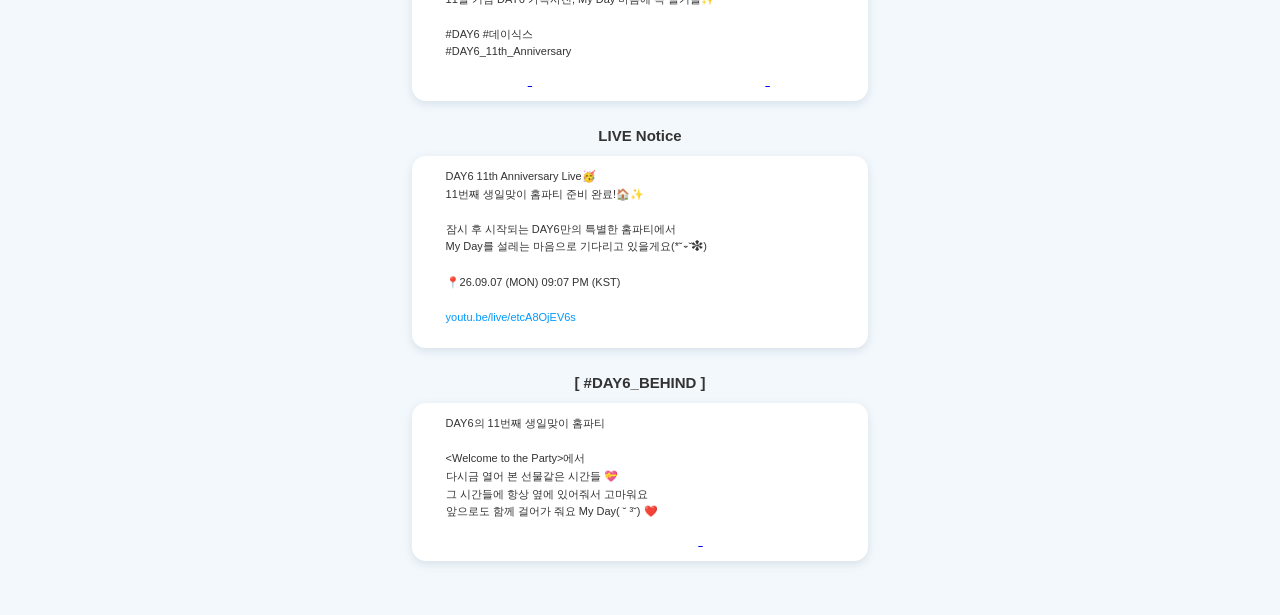
==== commit 8546b4e5: "Update index.html" ====
--- a/index.html
+++ b/index.html
@@ -157,6 +157,45 @@
 }
 
 
+/* POP-UP */
+
+.popup-scroll{
+  width:100%;
+  display:flex;
+  gap:8px;
+  overflow-x:auto;
+  scroll-snap-type:x mandatory;
+  -webkit-overflow-scrolling:touch;
+  scrollbar-width:none;
+}
+
+.popup-scroll::-webkit-scrollbar{
+  display:none;
+}
+
+.popup-slide{
+  flex:0 0 100%;
+  min-width:0;
+  scroll-snap-align:start;
+}
+
+.popup-section-title{
+  color:#70C9B7;
+}
+
+.popup-line-1{
+  display:inline-block;
+  font-size:15px;
+  font-weight:700;
+}
+
+.popup-line-2{
+  display:inline-block;
+  font-size:13px;
+  font-weight:400;
+}
+
+
 /* DAY6.zip */
 
 .zip-box{
@@ -168,27 +207,6 @@
   overflow:hidden;
 }
 
-.zip-header{
-  width:100%;
-  padding:9px 10px 10px;
-  box-sizing:border-box;
-  background:#FDFEBC;
-  text-align:center;
-  color:#70C9B7;
-  line-height:1.25;
-}
-
-.zip-title{
-  font-size:18px;
-  font-weight:700;
-}
-
-.zip-subtitle{
-  margin-top:3px;
-  font-size:13px;
-  font-weight:700;
-}
-
 .zip-image{
   width:100%;
   height:auto;
@@ -196,21 +214,14 @@
 }
 
 .zip-info{
-  padding:9px 12px 10px;
+  padding:9px 12px;
   box-sizing:border-box;
   text-align:center;
   background:#FDFEBC;
   border-top:1px solid #70C9B7;
 }
 
-.zip-period{
-  font-size:11px;
-  line-height:1.5;
-  color:#555;
-}
-
 .zip-links{
-  margin-top:7px;
   display:flex;
   align-items:center;
   justify-content:center;
@@ -220,7 +231,9 @@
 .zip-links a{
   width:18px;
   height:18px;
-  display:block;
+  display:flex;
+  align-items:center;
+  justify-content:center;
   line-height:0;
 }
 
@@ -232,8 +245,8 @@
 }
 
 .zip-x-icon{
-  width:18px;
-  height:18px;
+  width:15px;
+  height:15px;
   display:block;
   background:#70C9B7;
   -webkit-mask:url("images/x.svg") center/contain no-repeat;
@@ -241,8 +254,8 @@
 }
 
 .zip-message{
-  width:90%;
-  margin:10px auto 24px;
+  width:82%;
+  margin:10px auto 0;
   box-sizing:border-box;
   display:flex;
   align-items:stretch;
@@ -251,8 +264,8 @@
 }
 
 .zip-message-bar{
-  width:20px;
-  flex:0 0 20px;
+  width:18px;
+  flex:0 0 18px;
   background:#FDFEBC;
   border-right:1px solid #70C9B7;
   box-sizing:border-box;
@@ -261,11 +274,29 @@
 .zip-message-text{
   flex:1;
   min-width:0;
-  padding:14px 18px;
+  padding:13px 15px;
   box-sizing:border-box;
   color:#262626;
   font-size:12px;
   line-height:1.8;
+}
+
+
+/* 꿈의 버스 */
+
+.dreambus-box{
+  width:100%;
+  box-sizing:border-box;
+  border:2px solid #D4A4A2;
+  border-radius:14px;
+  background:#FFFFFF;
+  overflow:hidden;
+}
+
+.dreambus-box img{
+  width:100%;
+  height:auto;
+  display:block;
 }
 
 
@@ -459,6 +490,7 @@
 
 <div class="section-title">
   데식은 10살<br>
+
   <span
     class="small-title"
     id="desik-current-title">
@@ -587,7 +619,6 @@
     </iframe>
   </div>
 
-
 </div>
 
 <div class="slide-count" id="liveclip-count">
@@ -596,84 +627,114 @@
 
 
 
-<!-- DAY6.zip -->
-
-<div class="section-title">
-  DAY6.zip
-</div>
-
-<div class="zip-box">
-
-  <div class="zip-header">
-
-    <div class="zip-title">
-      DAY6.zip
+<!-- POP-UP -->
+
+<div class="section-title popup-section-title">
+
+  <span
+    id="popup-current-title"
+    class="popup-line-1">
+    DAY6.zip
+  </span><br>
+
+  <span
+    id="popup-current-subtitle"
+    class="popup-line-2">
+    : The Home of Our Decade
+  </span>
+
+</div>
+
+
+<div class="popup-scroll" id="popup-scroll">
+
+
+  <!-- 1 DAY6.zip -->
+
+  <div class="popup-slide">
+
+    <div class="zip-box">
+
+      <img
+        src="images/DAY6.zip-Poster.jpeg"
+        alt="DAY6.zip : The Home of Our Decade"
+        class="zip-image">
+
+      <div class="zip-info">
+
+        <div class="zip-links">
+
+          <a
+            href="https://x.com/day6official/status/1959903578933657797"
+            target="_blank"
+            rel="noreferrer noopener"
+            aria-label="X">
+            <span class="zip-x-icon"></span>
+          </a>
+
+          <a
+            href="https://naver.me/5xaLH5Mh"
+            target="_blank"
+            rel="noreferrer noopener"
+            aria-label="Naver Map">
+            <img
+              src="images/NaverMap.png"
+              alt="Naver Map">
+          </a>
+
+          <a
+            href="https://linktr.ee/day6.zip"
+            target="_blank"
+            rel="noreferrer noopener"
+            aria-label="Linktree">
+            <img
+              src="images/Linktree.svg"
+              alt="Linktree">
+          </a>
+
+        </div>
+
+      </div>
+
     </div>
 
-    <div class="zip-subtitle">
-      : The Home of Our Decade
+
+    <div class="zip-message">
+
+      <div class="zip-message-bar">
+      </div>
+
+      <div class="zip-message-text">
+        DAY6와 My Day가 함께 만든 우리만의 공간 🏡 🩵<br>
+        <strong>DAY6.zip</strong>으로 My Day를 초대합니다 𖤐
+      </div>
+
     </div>
 
   </div>
 
-  <img
-    src="images/DAY6.zip-Poster.png"
-    alt="DAY6.zip : The Home of Our Decade"
-    class="zip-image">
-
-  <div class="zip-info">
-
-    <div class="zip-period">
-      운영기간
+
+
+  <!-- 2 꿈의 버스 -->
+
+  <div class="popup-slide">
+
+    <div class="dreambus-box">
+
+      <img
+        src="images/DreamBus-Poster.jpeg"
+        alt="DAY6가 운영하는 꿈의 버스">
+
     </div>
 
-    <div class="zip-links">
-
-      <a
-        href="https://x.com/day6official/status/1959903578933657797"
-        target="_blank"
-        rel="noreferrer noopener"
-        aria-label="X">
-        <span class="zip-x-icon"></span>
-      </a>
-
-      <a
-        href="https://naver.me/5xaLH5Mh"
-        target="_blank"
-        rel="noreferrer noopener"
-        aria-label="Naver Map">
-        <img
-          src="images/NaverMap.png"
-          alt="Naver Map">
-      </a>
-
-      <a
-        href="https://linktr.ee/day6.zip"
-        target="_blank"
-        rel="noreferrer noopener"
-        aria-label="Linktree">
-        <img
-          src="images/Linktree.svg"
-          alt="Linktree">
-      </a>
-
-    </div>
-
-  </div>
-
-</div>
-
-
-<div class="zip-message">
-
-  <div class="zip-message-bar">
-  </div>
-
-  <div class="zip-message-text">
-    DAY6와 My Day가 함께 만든 우리만의 공간 🏡 🩵<br>
-    <strong>DAY6.zip</strong>으로 My Day를 초대합니다 𖤐
-  </div>
-
+  </div>
+
+
+</div>
+
+
+<div class="slide-count" id="popup-count">
+  1 / 2
 </div>
 
 
@@ -684,93 +745,97 @@
   DAY6 FOUREVER
 </div>
 
-<div style="width:90%;max-width:650px;margin:0 auto;font-size:11px;line-height:1.6;">
-
-  <a
-    href="https://x.com/day6official/status/2096614524631830927"
-    target="_blank"
-    rel="noreferrer noopener"
-    style="text-decoration:none;color:rgb(51,51,51);">
-
-    💌 [To. My Day]<br>
-    깜짝 선물이 도착했습니다🎁<br>
-    11살 기념 DAY6 가족사진, My Day 마음에 쏙 들기를✨<br><br>
-    #DAY6 #데이식스<br>
-    #DAY6_11th_Anniversary
-
-  </a>
-
-</div>
-
-
-<div style="width:100%;overflow-x:auto;white-space:nowrap;margin-top:10px;">
-
-  <a
-    href="https://youtube.com/shorts/ASSRx03COS0"
-    target="_blank"
-    rel="noreferrer noopener">
-
-    <img
-      src="https://pbs.twimg.com/media/HRirDGnbsAAitg2?format=jpg&amp;name=4096x4096"
-      alt=""
-      style="width:24%;height:auto;display:inline-block;vertical-align:top;border-radius:0.7vw;">
-
-    <img
-      src="https://pbs.twimg.com/media/HRirDGpa4AAnFa4?format=jpg&amp;name=4096x4096"
-      alt=""
-      style="width:54%;height:auto;display:inline-block;vertical-align:top;border-radius:0.7vw;">
-
-    <img
-      src="https://pbs.twimg.com/media/HRirDGwbgAAL7iT?format=jpg&amp;name=4096x4096"
-      alt=""
-      style="width:24%;height:auto;display:inline-block;vertical-align:top;border-radius:0.7vw;">
-
-    <img
-      src="https://pbs.twimg.com/media/HRirDGwbwAEK72t?format=jpg&amp;name=4096x4096"
-      alt=""
-      style="width:54%;height:auto;display:inline-block;vertical-align:top;border-radius:0.7vw;">
-
-    <img
-      src="https://pbs.twimg.com/media/HRisEADbgAEmenx?format=jpg&amp;name=4096x4096"
-      alt=""
-      style="width:24%;height:auto;display:inline-block;vertical-align:top;border-radius:0.7vw;">
-
-    <img
-      src="https://pbs.twimg.com/media/HRisEALaUAAEPvg?format=jpg&amp;name=4096x4096"
-      alt=""
-      style="width:24%;height:auto;display:inline-block;vertical-align:top;border-radius:0.7vw;">
-
-    <img
-      src="https://pbs.twimg.com/media/HRisEAIaUAAlIAd?format=jpg&amp;name=4096x4096"
-      alt=""
-      style="width:24%;height:auto;display:inline-block;vertical-align:top;border-radius:0.7vw;">
-
-    <img
-      src="https://pbs.twimg.com/media/HRisEAIaQAAVyt2?format=jpg&amp;name=4096x4096"
-      alt=""
-      style="width:24%;height:auto;display:inline-block;vertical-align:top;border-radius:0.7vw;">
-
-    <img
-      src="https://pbs.twimg.com/media/HRisJpSaUAMw0Ib?format=jpg&amp;name=4096x4096"
-      alt=""
-      style="width:24%;height:auto;display:inline-block;vertical-align:top;border-radius:0.7vw;">
-
-    <img
-      src="https://pbs.twimg.com/media/HRisJpXawAAkG9y?format=jpg&amp;name=4096x4096"
-      alt=""
-      style="width:24%;height:auto;display:inline-block;vertical-align:top;border-radius:0.7vw;">
-
-    <img
-      src="https://pbs.twimg.com/media/HRisJpWbQAA24dx?format=jpg&amp;name=4096x4096"
-      alt=""
-      style="width:24%;height:auto;display:inline-block;vertical-align:top;border-radius:0.7vw;">
-
-    <img
-      src="https://pbs.twimg.com/media/HRisJpTbQAA-qKA?format=jpg&amp;name=4096x4096"
-      alt=""
-      style="width:24%;height:auto;display:inline-block;vertical-align:top;border-radius:0.7vw;">
-
-  </a>
+<div class="section-card">
+
+  <div style="width:90%;max-width:650px;margin:0 auto;font-size:11px;line-height:1.6;">
+
+    <a
+      href="https://x.com/day6official/status/2096614524631830927"
+      target="_blank"
+      rel="noreferrer noopener"
+      style="text-decoration:none;color:rgb(51,51,51);">
+
+      💌 [To. My Day]<br>
+      깜짝 선물이 도착했습니다🎁<br>
+      11살 기념 DAY6 가족사진, My Day 마음에 쏙 들기를✨<br><br>
+      #DAY6 #데이식스<br>
+      #DAY6_11th_Anniversary
+
+    </a>
+
+  </div>
+
+
+  <div style="width:100%;overflow-x:auto;white-space:nowrap;margin-top:10px;">
+
+    <a
+      href="https://youtube.com/shorts/ASSRx03COS0"
+      target="_blank"
+      rel="noreferrer noopener">
+
+      <img
+        src="https://pbs.twimg.com/media/HRirDGnbsAAitg2?format=jpg&amp;name=4096x4096"
+        alt=""
+        style="width:24%;height:auto;display:inline-block;vertical-align:top;border-radius:0.7vw;">
+
+      <img
+        src="https://pbs.twimg.com/media/HRirDGpa4AAnFa4?format=jpg&amp;name=4096x4096"
+        alt=""
+        style="width:54%;height:auto;display:inline-block;vertical-align:top;border-radius:0.7vw;">
+
+      <img
+        src="https://pbs.twimg.com/media/HRirDGwbgAAL7iT?format=jpg&amp;name=4096x4096"
+        alt=""
+        style="width:24%;height:auto;display:inline-block;vertical-align:top;border-radius:0.7vw;">
+
+      <img
+        src="https://pbs.twimg.com/media/HRirDGwbwAEK72t?format=jpg&amp;name=4096x4096"
+        alt=""
+        style="width:54%;height:auto;display:inline-block;vertical-align:top;border-radius:0.7vw;">
+
+      <img
+        src="https://pbs.twimg.com/media/HRisEADbgAEmenx?format=jpg&amp;name=4096x4096"
+        alt=""
+        style="width:24%;height:auto;display:inline-block;vertical-align:top;border-radius:0.7vw;">
+
+      <img
+        src="https://pbs.twimg.com/media/HRisEALaUAAEPvg?format=jpg&amp;name=4096x4096"
+        alt=""
+        style="width:24%;height:auto;display:inline-block;vertical-align:top;border-radius:0.7vw;">
+
+      <img
+        src="https://pbs.twimg.com/media/HRisEAIaUAAlIAd?format=jpg&amp;name=4096x4096"
+        alt=""
+        style="width:24%;height:auto;display:inline-block;vertical-align:top;border-radius:0.7vw;">
+
+      <img
+        src="https://pbs.twimg.com/media/HRisEAIaQAAVyt2?format=jpg&amp;name=4096x4096"
+        alt=""
+        style="width:24%;height:auto;display:inline-block;vertical-align:top;border-radius:0.7vw;">
+
+      <img
+        src="https://pbs.twimg.com/media/HRisJpSaUAMw0Ib?format=jpg&amp;name=4096x4096"
+        alt=""
+        style="width:24%;height:auto;display:inline-block;vertical-align:top;border-radius:0.7vw;">
+
+      <img
+        src="https://pbs.twimg.com/media/HRisJpXawAAkG9y?format=jpg&amp;name=4096x4096"
+        alt=""
+        style="width:24%;height:auto;display:inline-block;vertical-align:top;border-radius:0.7vw;">
+
+      <img
+        src="https://pbs.twimg.com/media/HRisJpWbQAA24dx?format=jpg&amp;name=4096x4096"
+        alt=""
+        style="width:24%;height:auto;display:inline-block;vertical-align:top;border-radius:0.7vw;">
+
+      <img
+        src="https://pbs.twimg.com/media/HRisJpTbQAA-qKA?format=jpg&amp;name=4096x4096"
+        alt=""
+        style="width:24%;height:auto;display:inline-block;vertical-align:top;border-radius:0.7vw;">
+
+    </a>
+
+  </div>
 
 </div>
 
@@ -782,52 +847,56 @@
   LIVE Notice
 </div>
 
-<div style="width:90%;max-width:650px;margin:0 auto;font-size:11px;line-height:1.6;">
-
-  <a
-    href="https://x.com/day6official/status/2096970905406865412"
-    target="_blank"
-    rel="noreferrer noopener"
-    style="text-decoration:none;color:rgb(51,51,51);">
-
-    DAY6 11th Anniversary Live🥳<br>
-    11번째 생일맞이 홈파티 준비 완료!🏠✨<br><br>
-
-    잠시 후 시작되는 DAY6만의 특별한 홈파티에서<br>
-    My Day를 설레는 마음으로 기다리고 있을게요(*˘▿˘✽)<br><br>
-
-    📍26.09.07 (MON) 09:07 PM (KST)
-
-  </a>
-
-  <br><br>
-
-  <a
-    href="https://youtube.com/live/etcA8OjEV6s"
-    target="_blank"
-    rel="noreferrer noopener"
-    style="text-decoration:none;color:#0099ff;">
-    youtu.be/live/etcA8OjEV6s
-  </a>
-
-</div>
-
-
-<p style="text-align:center;margin:10px 0 0;">
-
-  <a
-    href="https://youtube.com/live/etcA8OjEV6s"
-    target="_blank"
-    rel="noreferrer noopener">
-
-    <img
-      src="https://pbs.twimg.com/media/HRm-9XYakAA68UV?format=jpg&amp;name=large"
-      alt=""
-      style="width:63%;height:auto;display:block;margin:0 auto;border-radius:0.7vw;">
-
-  </a>
-
-</p>
+<div class="section-card">
+
+  <div style="width:90%;max-width:650px;margin:0 auto;font-size:11px;line-height:1.6;">
+
+    <a
+      href="https://x.com/day6official/status/2096970905406865412"
+      target="_blank"
+      rel="noreferrer noopener"
+      style="text-decoration:none;color:rgb(51,51,51);">
+
+      DAY6 11th Anniversary Live🥳<br>
+      11번째 생일맞이 홈파티 준비 완료!🏠✨<br><br>
+
+      잠시 후 시작되는 DAY6만의 특별한 홈파티에서<br>
+      My Day를 설레는 마음으로 기다리고 있을게요(*˘▿˘✽)<br><br>
+
+      📍26.09.07 (MON) 09:07 PM (KST)
+
+    </a>
+
+    <br><br>
+
+    <a
+      href="https://youtube.com/live/etcA8OjEV6s"
+      target="_blank"
+      rel="noreferrer noopener"
+      style="text-decoration:none;color:#0099ff;">
+      youtu.be/live/etcA8OjEV6s
+    </a>
+
+  </div>
+
+
+  <p style="text-align:center;margin:10px 0 0;">
+
+    <a
+      href="https://youtube.com/live/etcA8OjEV6s"
+      target="_blank"
+      rel="noreferrer noopener">
+
+      <img
+        src="https://pbs.twimg.com/media/HRm-9XYakAA68UV?format=jpg&amp;name=large"
+        alt=""
+        style="width:63%;height:auto;display:block;margin:0 auto;border-radius:0.7vw;">
+
+    </a>
+
+  </p>
+
+</div>
 
 
 
@@ -837,44 +906,48 @@
   [ #DAY6_BEHIND ]
 </div>
 
-<div style="width:90%;max-width:650px;margin:0 auto;font-size:11px;line-height:1.6;">
-
-  <a
-    href="https://x.com/day6official/status/2096970905406865412"
-    target="_blank"
-    rel="noreferrer noopener"
-    style="text-decoration:none;color:rgb(51,51,51);">
-
-    DAY6의 11번째 생일맞이 홈파티<br><br>
-
-    &lt;Welcome to the Party&gt;에서<br>
-    다시금 열어 본 선물같은 시간들 💝<br>
-    그 시간들에 항상 옆에 있어줘서 고마워요<br>
-    앞으로도 함께 걸어가 줘요 My Day( ˘ ³˘) ❤️
-
-  </a>
-
-</div>
-
-
-<div style="width:100%;overflow-x:auto;white-space:nowrap;margin-top:10px;text-align:center;">
-
-  <a
-    href="https://youtube.com/shorts/ASSRx03COS0"
-    target="_blank"
-    rel="noreferrer noopener">
-
-    <img
-      src="https://pbs.twimg.com/media/HRnvSUiaEAEJNQF?format=jpg&amp;name=4096x4096"
-      alt=""
-      style="width:63%;height:auto;display:inline-block;vertical-align:top;border-radius:0.7vw;">
-
-    <img
-      src="https://pbs.twimg.com/media/HRnvVVDasAA07Qf?format=jpg&amp;name=4096x4096"
-      alt=""
-      style="width:35%;height:auto;display:inline-block;vertical-align:top;border-radius:0.7vw;">
-
-  </a>
+<div class="section-card">
+
+  <div style="width:90%;max-width:650px;margin:0 auto;font-size:11px;line-height:1.6;">
+
+    <a
+      href="https://x.com/day6official/status/2096970905406865412"
+      target="_blank"
+      rel="noreferrer noopener"
+      style="text-decoration:none;color:rgb(51,51,51);">
+
+      DAY6의 11번째 생일맞이 홈파티<br><br>
+
+      &lt;Welcome to the Party&gt;에서<br>
+      다시금 열어 본 선물같은 시간들 💝<br>
+      그 시간들에 항상 옆에 있어줘서 고마워요<br>
+      앞으로도 함께 걸어가 줘요 My Day( ˘ ³˘) ❤️
+
+    </a>
+
+  </div>
+
+
+  <div style="width:100%;overflow-x:auto;white-space:nowrap;margin-top:10px;text-align:center;">
+
+    <a
+      href="https://youtube.com/shorts/ASSRx03COS0"
+      target="_blank"
+      rel="noreferrer noopener">
+
+      <img
+        src="https://pbs.twimg.com/media/HRnvSUiaEAEJNQF?format=jpg&amp;name=4096x4096"
+        alt=""
+        style="width:63%;height:auto;display:inline-block;vertical-align:top;border-radius:0.7vw;">
+
+      <img
+        src="https://pbs.twimg.com/media/HRnvVVDasAA07Qf?format=jpg&amp;name=4096x4096"
+        alt=""
+        style="width:35%;height:auto;display:inline-block;vertical-align:top;border-radius:0.7vw;">
+
+    </a>
+
+  </div>
 
 </div>
 
@@ -1023,6 +1096,143 @@
   ]
 );
 
+
+
+/* POP-UP */
+
+const popupScroll =
+  document.getElementById("popup-scroll");
+
+const popupTitle =
+  document.getElementById("popup-current-title");
+
+const popupSubtitle =
+  document.getElementById("popup-current-subtitle");
+
+const popupCount =
+  document.getElementById("popup-count");
+
+
+const popupData = [
+  {
+    title:"DAY6.zip",
+    subtitle:": The Home of Our Decade",
+    color:"#70C9B7",
+    titleSize:"15px",
+    titleWeight:"700",
+    subtitleSize:"13px",
+    subtitleWeight:"400"
+  },
+  {
+    title:"DAY6가 운영하는",
+    subtitle:"꿈의 버스",
+    color:"#D4A4A2",
+    titleSize:"13px",
+    titleWeight:"400",
+    subtitleSize:"15px",
+    subtitleWeight:"700"
+  }
+];
+
+
+let popupTimer;
+
+
+function updatePopup(){
+
+  const slides =
+    popupScroll.querySelectorAll(".popup-slide");
+
+  const scrollRect =
+    popupScroll.getBoundingClientRect();
+
+  let closestIndex = 0;
+  let closestDistance = Infinity;
+
+
+  slides.forEach(function(slide,index){
+
+    const slideRect =
+      slide.getBoundingClientRect();
+
+    const distance =
+      Math.abs(
+        slideRect.left -
+        scrollRect.left
+      );
+
+
+    if(distance < closestDistance){
+
+      closestDistance =
+        distance;
+
+      closestIndex =
+        index;
+
+    }
+
+  });
+
+
+  popupTitle.textContent =
+    popupData[closestIndex].title;
+
+  popupSubtitle.textContent =
+    popupData[closestIndex].subtitle;
+
+
+  popupTitle.style.color =
+    popupData[closestIndex].color;
+
+  popupSubtitle.style.color =
+    popupData[closestIndex].color;
+
+
+  popupTitle.style.fontSize =
+    popupData[closestIndex].titleSize;
+
+  popupTitle.style.fontWeight =
+    popupData[closestIndex].titleWeight;
+
+
+  popupSubtitle.style.fontSize =
+    popupData[closestIndex].subtitleSize;
+
+  popupSubtitle.style.fontWeight =
+    popupData[closestIndex].subtitleWeight;
+
+
+  popupCount.textContent =
+    (closestIndex + 1) +
+    " / " +
+    slides.length;
+
+}
+
+
+if(popupScroll){
+
+  popupScroll.addEventListener(
+    "scroll",
+    function(){
+
+      clearTimeout(popupTimer);
+
+      popupTimer =
+        setTimeout(
+          updatePopup,
+          30
+        );
+
+    }
+  );
+
+
+  updatePopup();
+
+}
+
 </script>
 
 </body>
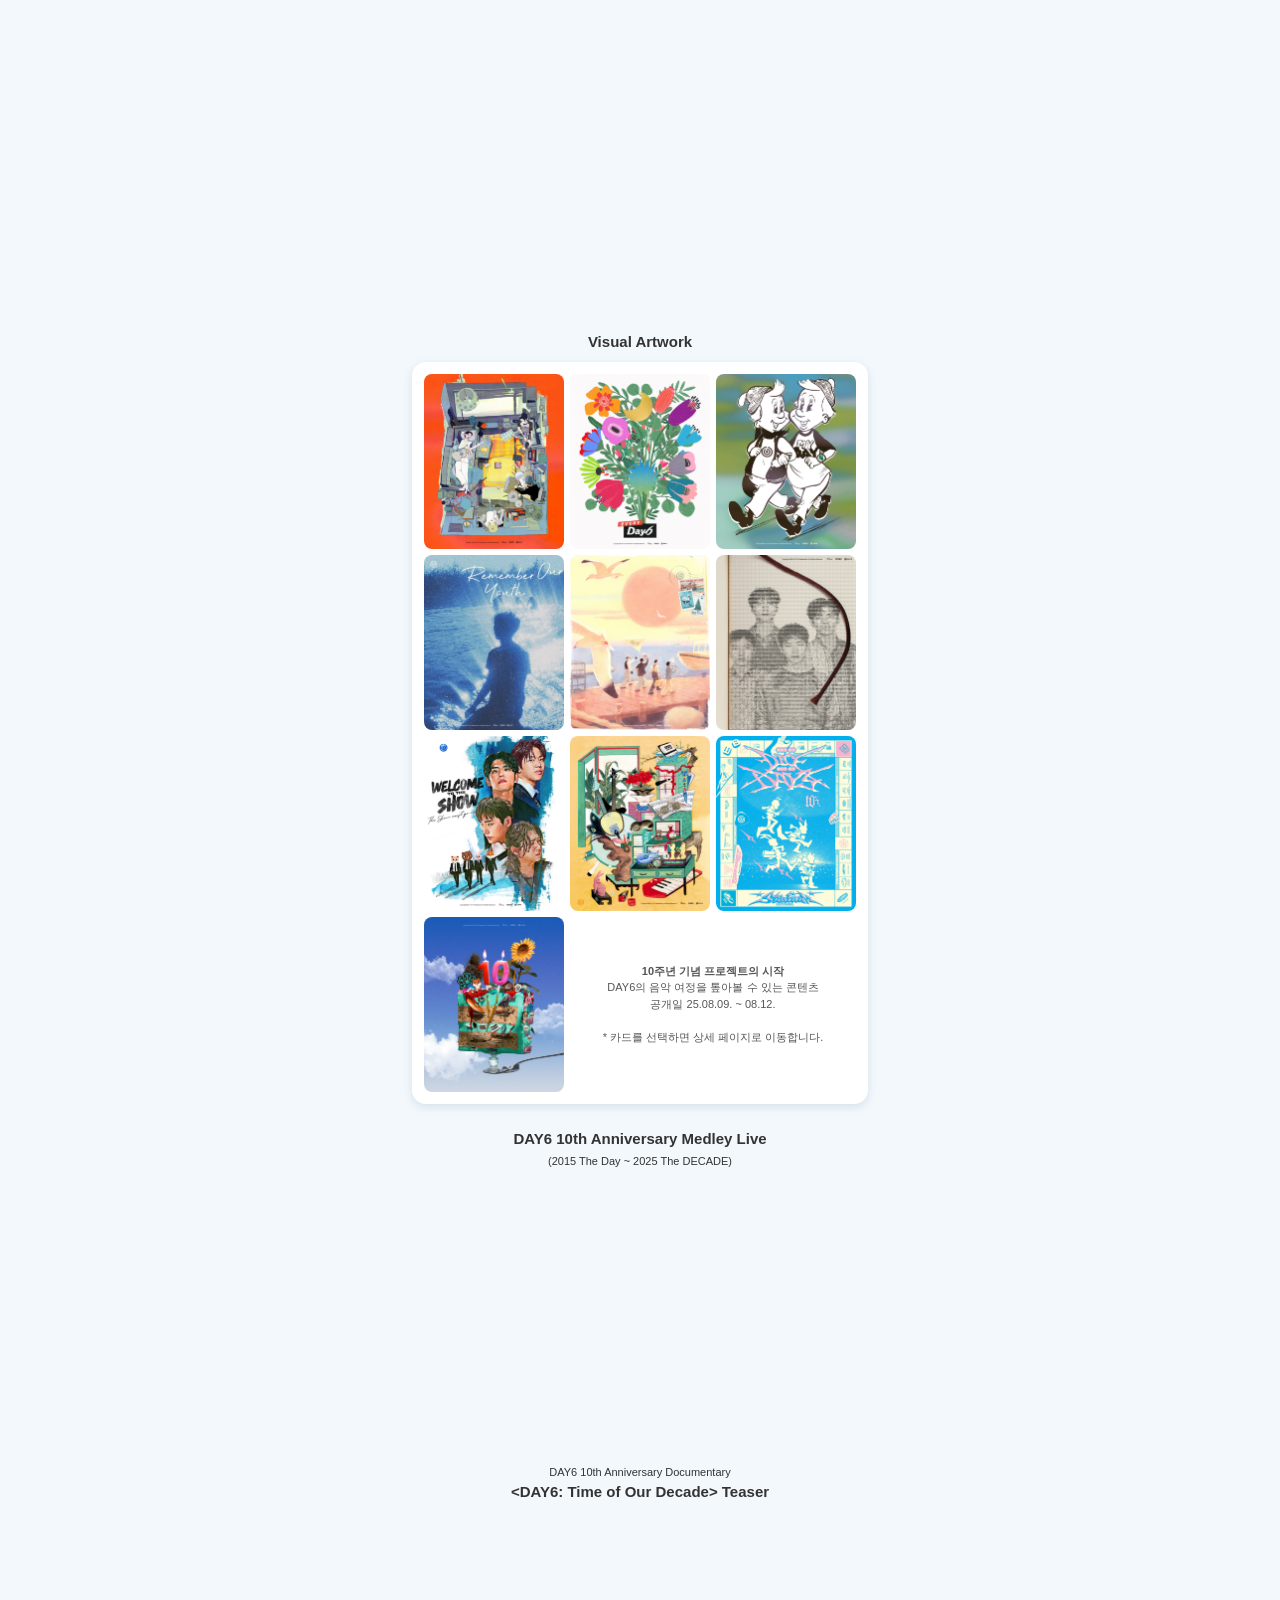
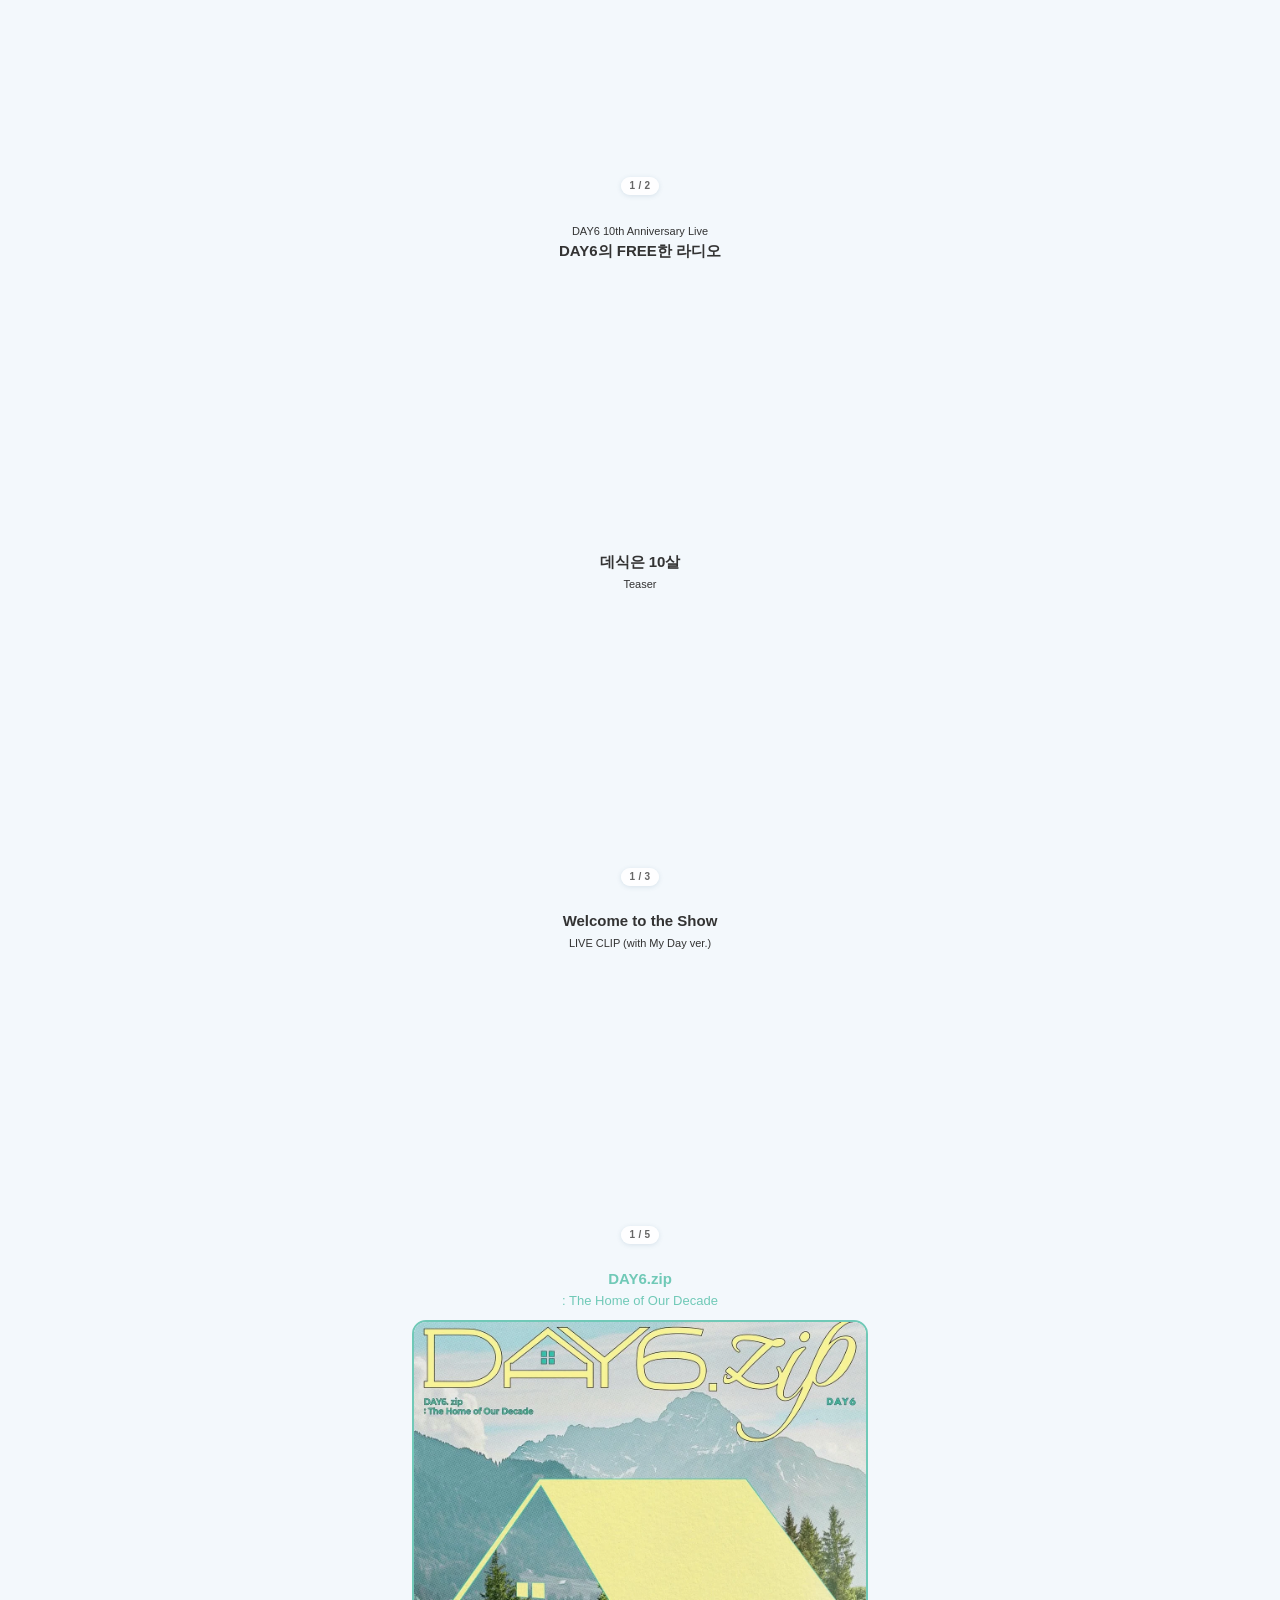
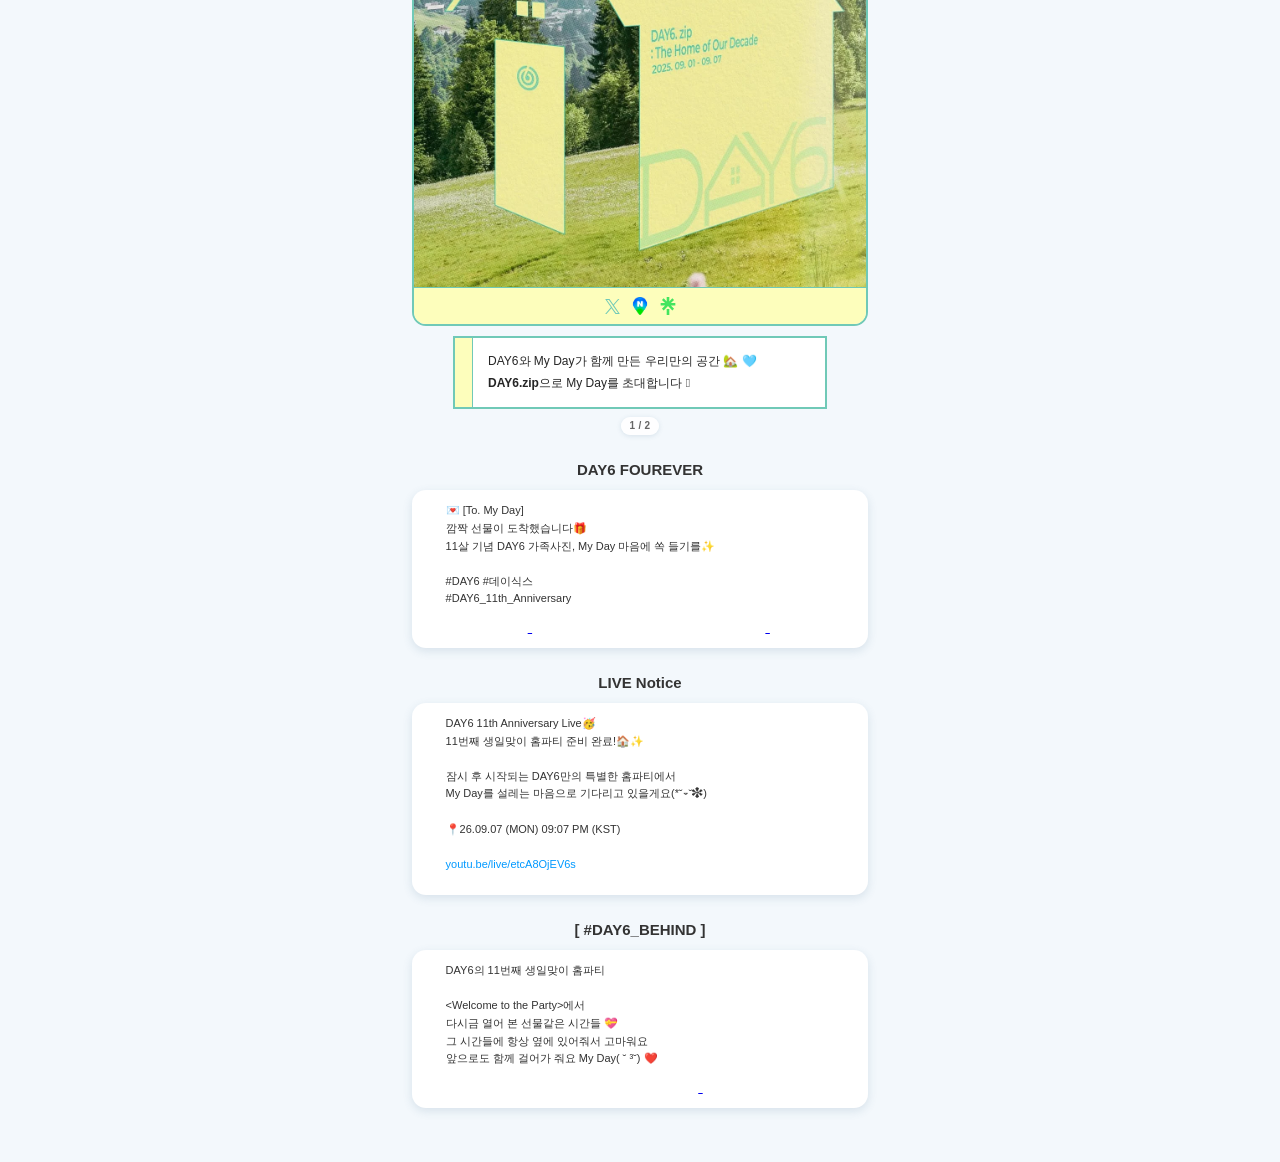
==== commit 45fca0fa: "Update index.html" ====
--- a/index.html
+++ b/index.html
@@ -656,7 +656,7 @@
     <div class="zip-box">
 
       <img
-        src="images/DAY6.zip-Poster.jpeg"
+        src="images/DAY6.zip-Poster.png"
         alt="DAY6.zip : The Home of Our Decade"
         class="zip-image">
 
@@ -722,7 +722,7 @@
     <div class="dreambus-box">
 
       <img
-        src="images/DreamBus-Poster.jpeg"
+        src="images/DreamBus-Poster.jpg"
         alt="DAY6가 운영하는 꿈의 버스">
 
     </div>
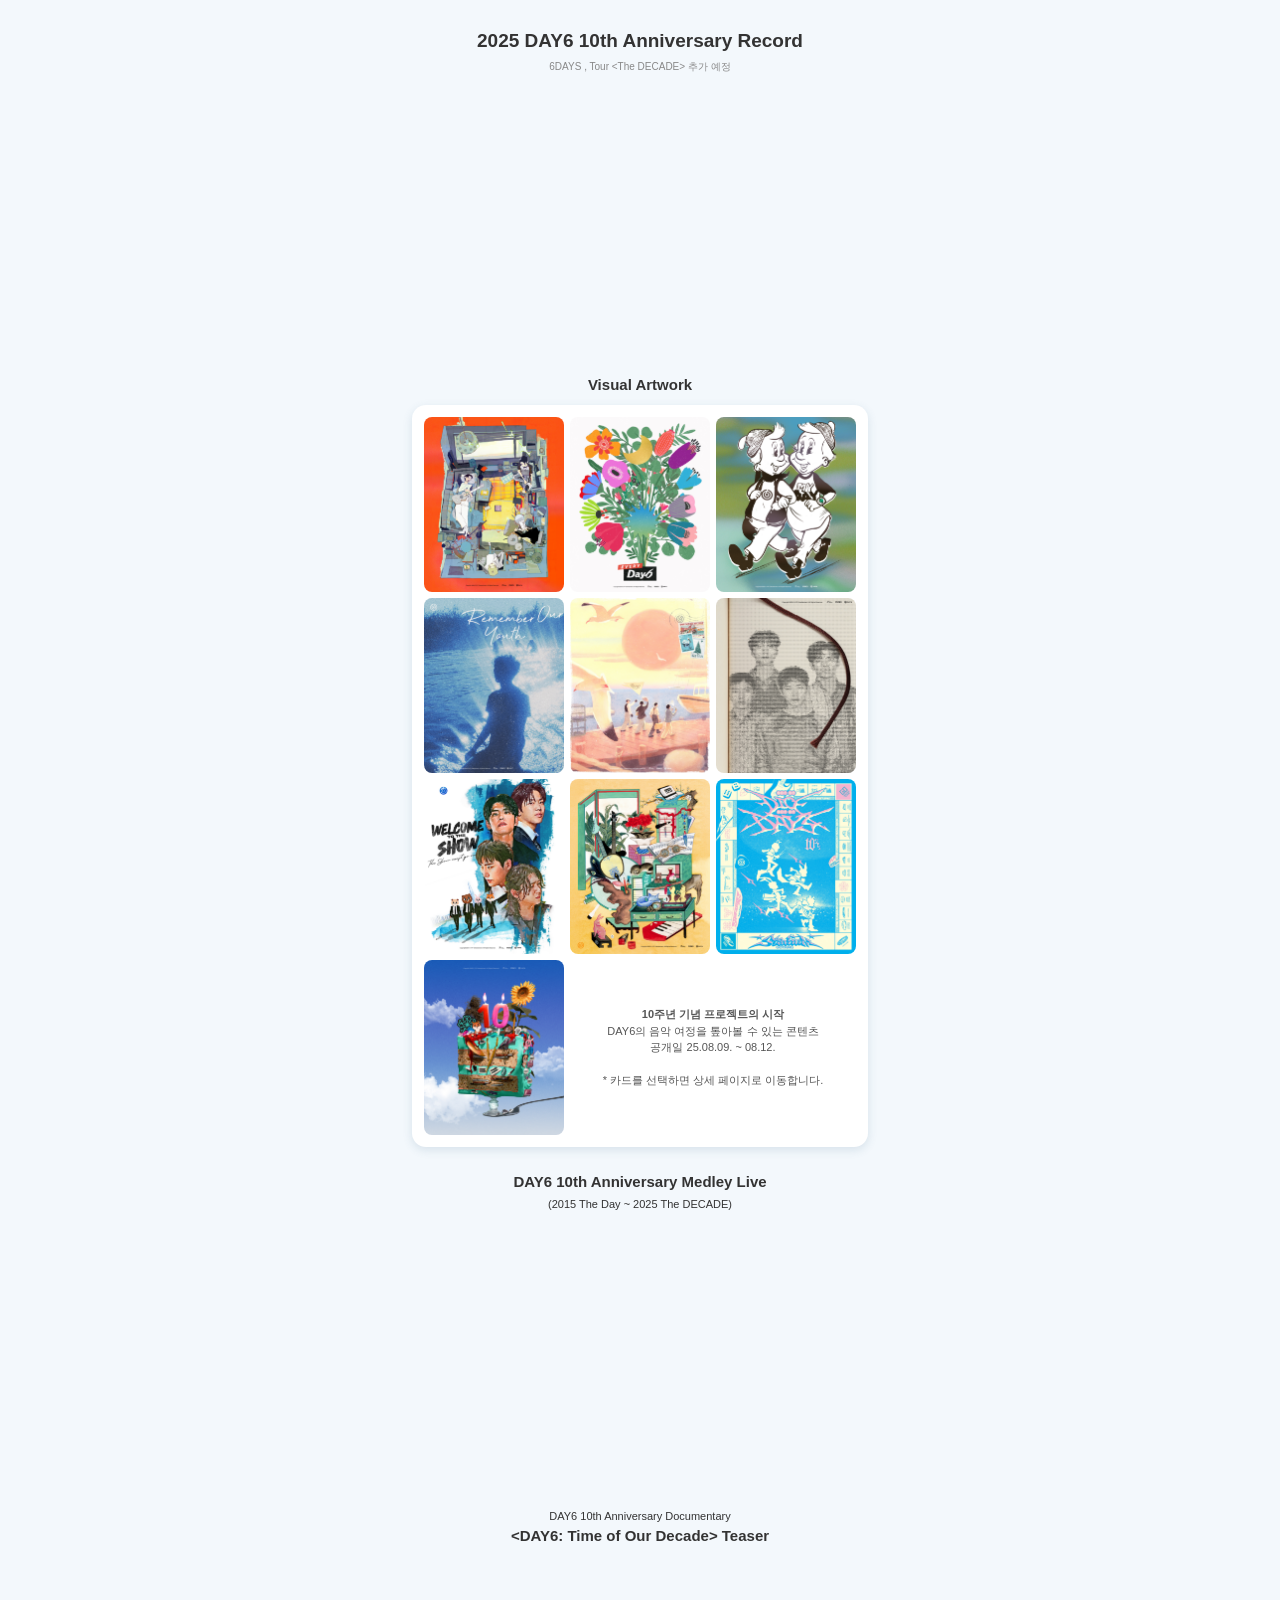
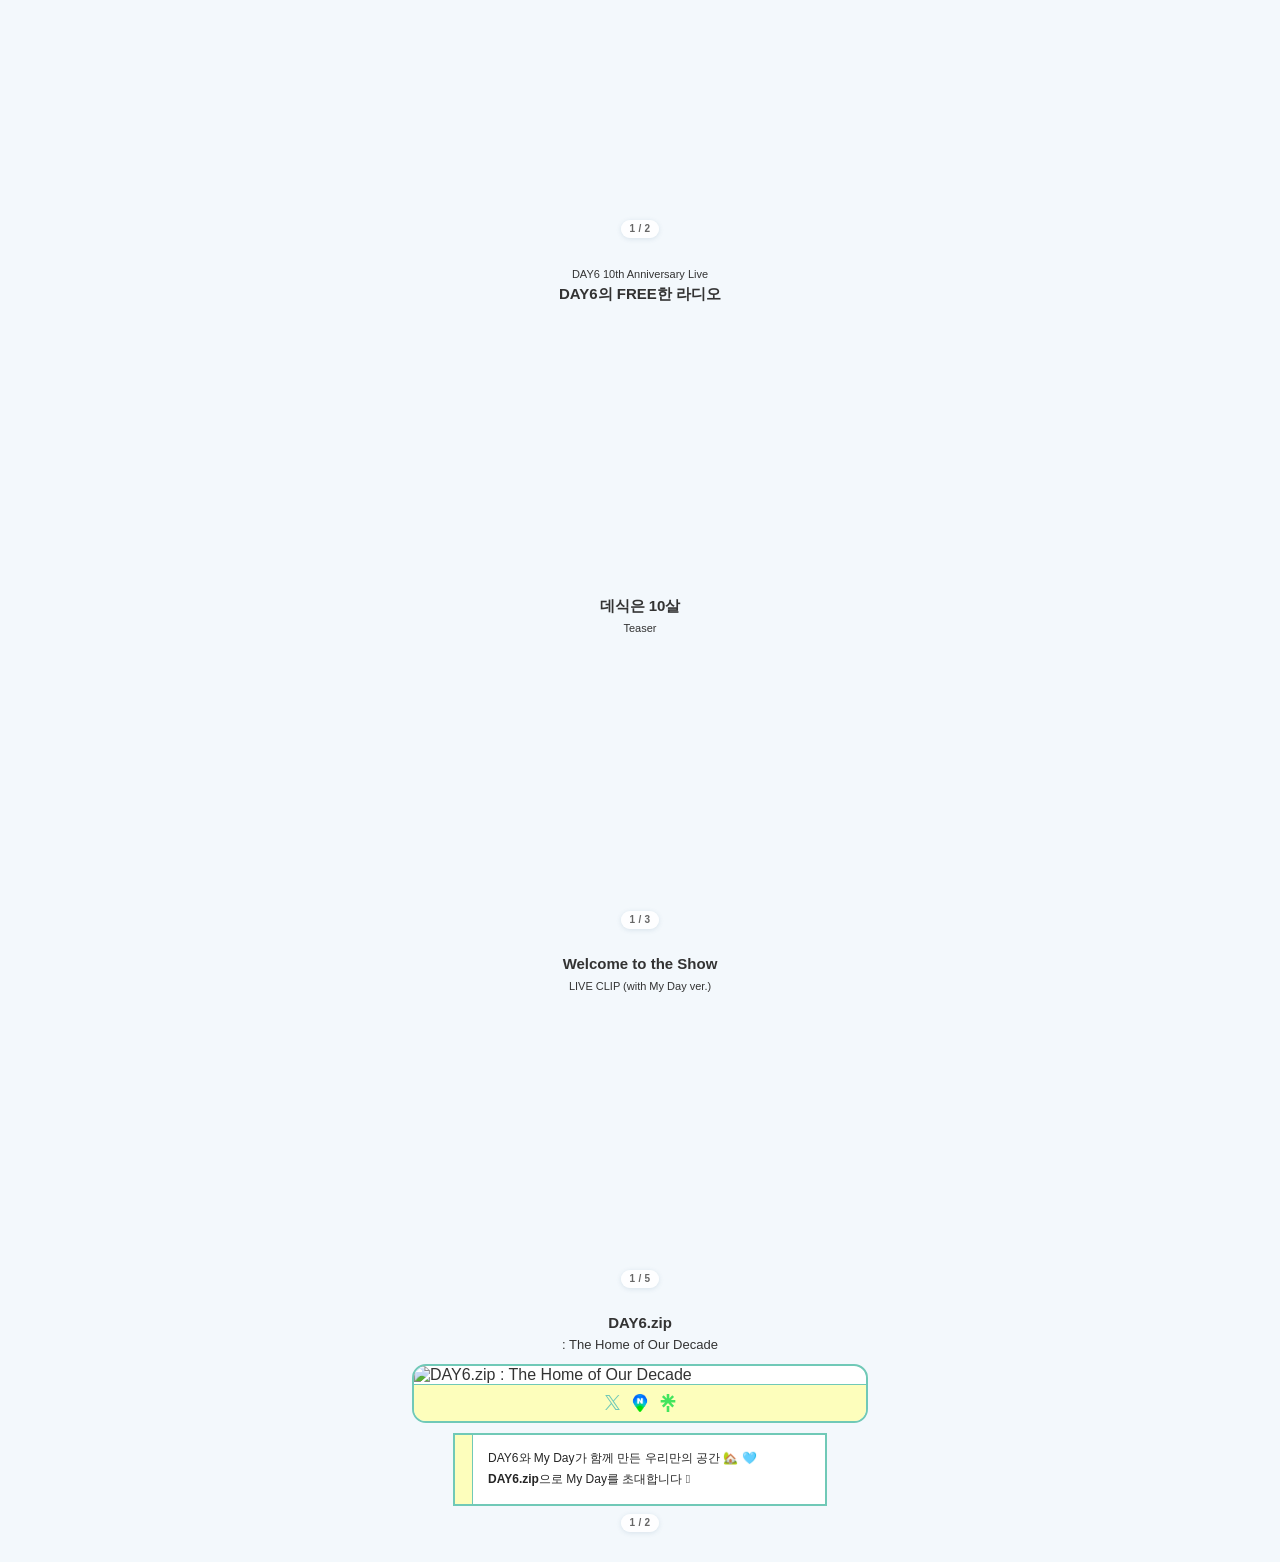
==== commit 8f695662: "Enhance index.html with page title and notes Added page title and notes for 10th Anniversary." ====
--- a/index.html
+++ b/index.html
@@ -42,6 +42,26 @@
   max-width:100% !important;
   margin:0 auto;
 }
+
+
+/* PAGE TITLE */
+
+.page-title{
+  margin:28px 0 20px;
+  text-align:center;
+  font-size:19px;
+  line-height:1.4;
+  font-weight:700;
+}
+
+.page-title-note{
+  margin-top:5px;
+  font-size:10px;
+  line-height:1.4;
+  font-weight:400;
+  color:#888;
+}
+
 
 .section-title{
   margin:24px 0 10px;
@@ -179,10 +199,6 @@
   scroll-snap-align:start;
 }
 
-.popup-section-title{
-  color:#70C9B7;
-}
-
 .popup-line-1{
   display:inline-block;
   font-size:15px;
@@ -320,9 +336,19 @@
 <div class="mobile-page">
 
 
+<!-- PAGE TITLE -->
+
+<div class="page-title">
+  2025 DAY6 10th Anniversary Record
+
+  <div class="page-title-note">
+    6DAYS , Tour &lt;The DECADE&gt; 추가 예정
+  </div>
+</div>
+
+
+
 <!-- TOP VIDEO -->
-
-<p>&nbsp;</p>
 
 <iframe
   width="100%"
@@ -405,6 +431,7 @@
 
 <div class="section-title">
   DAY6 10th Anniversary Medley Live<br>
+
   <span class="small-title">
     (2015 The Day ~ 2025 The DECADE)
   </span>
@@ -425,6 +452,7 @@
 <!-- Documentary -->
 
 <div class="section-title">
+
   <span class="small-title">
     DAY6 10th Anniversary Documentary
   </span><br>
@@ -432,6 +460,7 @@
   <span id="documentary-current-title">
     &lt;DAY6: Time of Our Decade&gt; Teaser
   </span>
+
 </div>
 
 <div class="video-scroll" id="documentary-scroll">
@@ -467,11 +496,13 @@
 <!-- DAY6 10th Anniversary Live -->
 
 <div class="section-title">
+
   <span class="small-title">
     DAY6 10th Anniversary Live
   </span><br>
 
   DAY6의 FREE한 라디오
+
 </div>
 
 <iframe
@@ -489,6 +520,7 @@
 <!-- 데식은 10살 -->
 
 <div class="section-title">
+
   데식은 10살<br>
 
   <span
@@ -496,6 +528,7 @@
     id="desik-current-title">
     Teaser
   </span>
+
 </div>
 
 <div class="video-scroll" id="desik-scroll">
@@ -554,9 +587,6 @@
 
 <div class="video-scroll" id="liveclip-scroll">
 
-
-  <!-- 1 Welcome to the Show -->
-
   <div class="video-slide">
     <iframe
       src="https://www.youtube.com/embed/AHy7z1ABnZE"
@@ -567,9 +597,6 @@
     </iframe>
   </div>
 
-
-  <!-- 2 Congratulations -->
-
   <div class="video-slide">
     <iframe
       src="https://www.youtube.com/embed/Pp8Bza15AWY"
@@ -580,9 +607,6 @@
     </iframe>
   </div>
 
-
-  <!-- 3 INSIDE OUT -->
-
   <div class="video-slide">
     <iframe
       src="https://www.youtube.com/embed/SbzU_9hKfIo"
@@ -593,9 +617,6 @@
     </iframe>
   </div>
 
-
-  <!-- 4 꿈의 버스 -->
-
   <div class="video-slide">
     <iframe
       src="https://www.youtube.com/embed/4uKgxsPcA_I"
@@ -606,9 +627,6 @@
     </iframe>
   </div>
 
-
-  <!-- 5 한 페이지가 될 수 있게 -->
-
   <div class="video-slide">
     <iframe
       src="https://www.youtube.com/embed/iQBOu81LkT0"
@@ -629,7 +647,7 @@
 
 <!-- POP-UP -->
 
-<div class="section-title popup-section-title">
+<div class="section-title">
 
   <span
     id="popup-current-title"
@@ -656,7 +674,7 @@
     <div class="zip-box">
 
       <img
-        src="images/DAY6.zip-Poster.png"
+        src="images/DAY6.zip-Poster.jpeg"
         alt="DAY6.zip : The Home of Our Decade"
         class="zip-image">
 
@@ -701,8 +719,7 @@
 
     <div class="zip-message">
 
-      <div class="zip-message-bar">
-      </div>
+      <div class="zip-message-bar"></div>
 
       <div class="zip-message-text">
         DAY6와 My Day가 함께 만든 우리만의 공간 🏡 🩵<br>
@@ -722,7 +739,7 @@
     <div class="dreambus-box">
 
       <img
-        src="images/DreamBus-Poster.jpg"
+        src="images/DreamBus-Poster.jpeg"
         alt="DAY6가 운영하는 꿈의 버스">
 
     </div>
@@ -736,222 +753,6 @@
 <div class="slide-count" id="popup-count">
   1 / 2
 </div>
-
-
-
-<!-- DAY6 FOUREVER -->
-
-<div class="section-title">
-  DAY6 FOUREVER
-</div>
-
-<div class="section-card">
-
-  <div style="width:90%;max-width:650px;margin:0 auto;font-size:11px;line-height:1.6;">
-
-    <a
-      href="https://x.com/day6official/status/2096614524631830927"
-      target="_blank"
-      rel="noreferrer noopener"
-      style="text-decoration:none;color:rgb(51,51,51);">
-
-      💌 [To. My Day]<br>
-      깜짝 선물이 도착했습니다🎁<br>
-      11살 기념 DAY6 가족사진, My Day 마음에 쏙 들기를✨<br><br>
-      #DAY6 #데이식스<br>
-      #DAY6_11th_Anniversary
-
-    </a>
-
-  </div>
-
-
-  <div style="width:100%;overflow-x:auto;white-space:nowrap;margin-top:10px;">
-
-    <a
-      href="https://youtube.com/shorts/ASSRx03COS0"
-      target="_blank"
-      rel="noreferrer noopener">
-
-      <img
-        src="https://pbs.twimg.com/media/HRirDGnbsAAitg2?format=jpg&amp;name=4096x4096"
-        alt=""
-        style="width:24%;height:auto;display:inline-block;vertical-align:top;border-radius:0.7vw;">
-
-      <img
-        src="https://pbs.twimg.com/media/HRirDGpa4AAnFa4?format=jpg&amp;name=4096x4096"
-        alt=""
-        style="width:54%;height:auto;display:inline-block;vertical-align:top;border-radius:0.7vw;">
-
-      <img
-        src="https://pbs.twimg.com/media/HRirDGwbgAAL7iT?format=jpg&amp;name=4096x4096"
-        alt=""
-        style="width:24%;height:auto;display:inline-block;vertical-align:top;border-radius:0.7vw;">
-
-      <img
-        src="https://pbs.twimg.com/media/HRirDGwbwAEK72t?format=jpg&amp;name=4096x4096"
-        alt=""
-        style="width:54%;height:auto;display:inline-block;vertical-align:top;border-radius:0.7vw;">
-
-      <img
-        src="https://pbs.twimg.com/media/HRisEADbgAEmenx?format=jpg&amp;name=4096x4096"
-        alt=""
-        style="width:24%;height:auto;display:inline-block;vertical-align:top;border-radius:0.7vw;">
-
-      <img
-        src="https://pbs.twimg.com/media/HRisEALaUAAEPvg?format=jpg&amp;name=4096x4096"
-        alt=""
-        style="width:24%;height:auto;display:inline-block;vertical-align:top;border-radius:0.7vw;">
-
-      <img
-        src="https://pbs.twimg.com/media/HRisEAIaUAAlIAd?format=jpg&amp;name=4096x4096"
-        alt=""
-        style="width:24%;height:auto;display:inline-block;vertical-align:top;border-radius:0.7vw;">
-
-      <img
-        src="https://pbs.twimg.com/media/HRisEAIaQAAVyt2?format=jpg&amp;name=4096x4096"
-        alt=""
-        style="width:24%;height:auto;display:inline-block;vertical-align:top;border-radius:0.7vw;">
-
-      <img
-        src="https://pbs.twimg.com/media/HRisJpSaUAMw0Ib?format=jpg&amp;name=4096x4096"
-        alt=""
-        style="width:24%;height:auto;display:inline-block;vertical-align:top;border-radius:0.7vw;">
-
-      <img
-        src="https://pbs.twimg.com/media/HRisJpXawAAkG9y?format=jpg&amp;name=4096x4096"
-        alt=""
-        style="width:24%;height:auto;display:inline-block;vertical-align:top;border-radius:0.7vw;">
-
-      <img
-        src="https://pbs.twimg.com/media/HRisJpWbQAA24dx?format=jpg&amp;name=4096x4096"
-        alt=""
-        style="width:24%;height:auto;display:inline-block;vertical-align:top;border-radius:0.7vw;">
-
-      <img
-        src="https://pbs.twimg.com/media/HRisJpTbQAA-qKA?format=jpg&amp;name=4096x4096"
-        alt=""
-        style="width:24%;height:auto;display:inline-block;vertical-align:top;border-radius:0.7vw;">
-
-    </a>
-
-  </div>
-
-</div>
-
-
-
-<!-- LIVE Notice -->
-
-<div class="section-title">
-  LIVE Notice
-</div>
-
-<div class="section-card">
-
-  <div style="width:90%;max-width:650px;margin:0 auto;font-size:11px;line-height:1.6;">
-
-    <a
-      href="https://x.com/day6official/status/2096970905406865412"
-      target="_blank"
-      rel="noreferrer noopener"
-      style="text-decoration:none;color:rgb(51,51,51);">
-
-      DAY6 11th Anniversary Live🥳<br>
-      11번째 생일맞이 홈파티 준비 완료!🏠✨<br><br>
-
-      잠시 후 시작되는 DAY6만의 특별한 홈파티에서<br>
-      My Day를 설레는 마음으로 기다리고 있을게요(*˘▿˘✽)<br><br>
-
-      📍26.09.07 (MON) 09:07 PM (KST)
-
-    </a>
-
-    <br><br>
-
-    <a
-      href="https://youtube.com/live/etcA8OjEV6s"
-      target="_blank"
-      rel="noreferrer noopener"
-      style="text-decoration:none;color:#0099ff;">
-      youtu.be/live/etcA8OjEV6s
-    </a>
-
-  </div>
-
-
-  <p style="text-align:center;margin:10px 0 0;">
-
-    <a
-      href="https://youtube.com/live/etcA8OjEV6s"
-      target="_blank"
-      rel="noreferrer noopener">
-
-      <img
-        src="https://pbs.twimg.com/media/HRm-9XYakAA68UV?format=jpg&amp;name=large"
-        alt=""
-        style="width:63%;height:auto;display:block;margin:0 auto;border-radius:0.7vw;">
-
-    </a>
-
-  </p>
-
-</div>
-
-
-
-<!-- DAY6 BEHIND -->
-
-<div class="section-title">
-  [ #DAY6_BEHIND ]
-</div>
-
-<div class="section-card">
-
-  <div style="width:90%;max-width:650px;margin:0 auto;font-size:11px;line-height:1.6;">
-
-    <a
-      href="https://x.com/day6official/status/2096970905406865412"
-      target="_blank"
-      rel="noreferrer noopener"
-      style="text-decoration:none;color:rgb(51,51,51);">
-
-      DAY6의 11번째 생일맞이 홈파티<br><br>
-
-      &lt;Welcome to the Party&gt;에서<br>
-      다시금 열어 본 선물같은 시간들 💝<br>
-      그 시간들에 항상 옆에 있어줘서 고마워요<br>
-      앞으로도 함께 걸어가 줘요 My Day( ˘ ³˘) ❤️
-
-    </a>
-
-  </div>
-
-
-  <div style="width:100%;overflow-x:auto;white-space:nowrap;margin-top:10px;text-align:center;">
-
-    <a
-      href="https://youtube.com/shorts/ASSRx03COS0"
-      target="_blank"
-      rel="noreferrer noopener">
-
-      <img
-        src="https://pbs.twimg.com/media/HRnvSUiaEAEJNQF?format=jpg&amp;name=4096x4096"
-        alt=""
-        style="width:63%;height:auto;display:inline-block;vertical-align:top;border-radius:0.7vw;">
-
-      <img
-        src="https://pbs.twimg.com/media/HRnvVVDasAA07Qf?format=jpg&amp;name=4096x4096"
-        alt=""
-        style="width:35%;height:auto;display:inline-block;vertical-align:top;border-radius:0.7vw;">
-
-    </a>
-
-  </div>
-
-</div>
-
-
 
 </div>
 
@@ -1117,7 +918,6 @@
   {
     title:"DAY6.zip",
     subtitle:": The Home of Our Decade",
-    color:"#70C9B7",
     titleSize:"15px",
     titleWeight:"700",
     subtitleSize:"13px",
@@ -1126,7 +926,6 @@
   {
     title:"DAY6가 운영하는",
     subtitle:"꿈의 버스",
-    color:"#D4A4A2",
     titleSize:"13px",
     titleWeight:"400",
     subtitleSize:"15px",
@@ -1182,13 +981,6 @@
     popupData[closestIndex].subtitle;
 
 
-  popupTitle.style.color =
-    popupData[closestIndex].color;
-
-  popupSubtitle.style.color =
-    popupData[closestIndex].color;
-
-
   popupTitle.style.fontSize =
     popupData[closestIndex].titleSize;
 
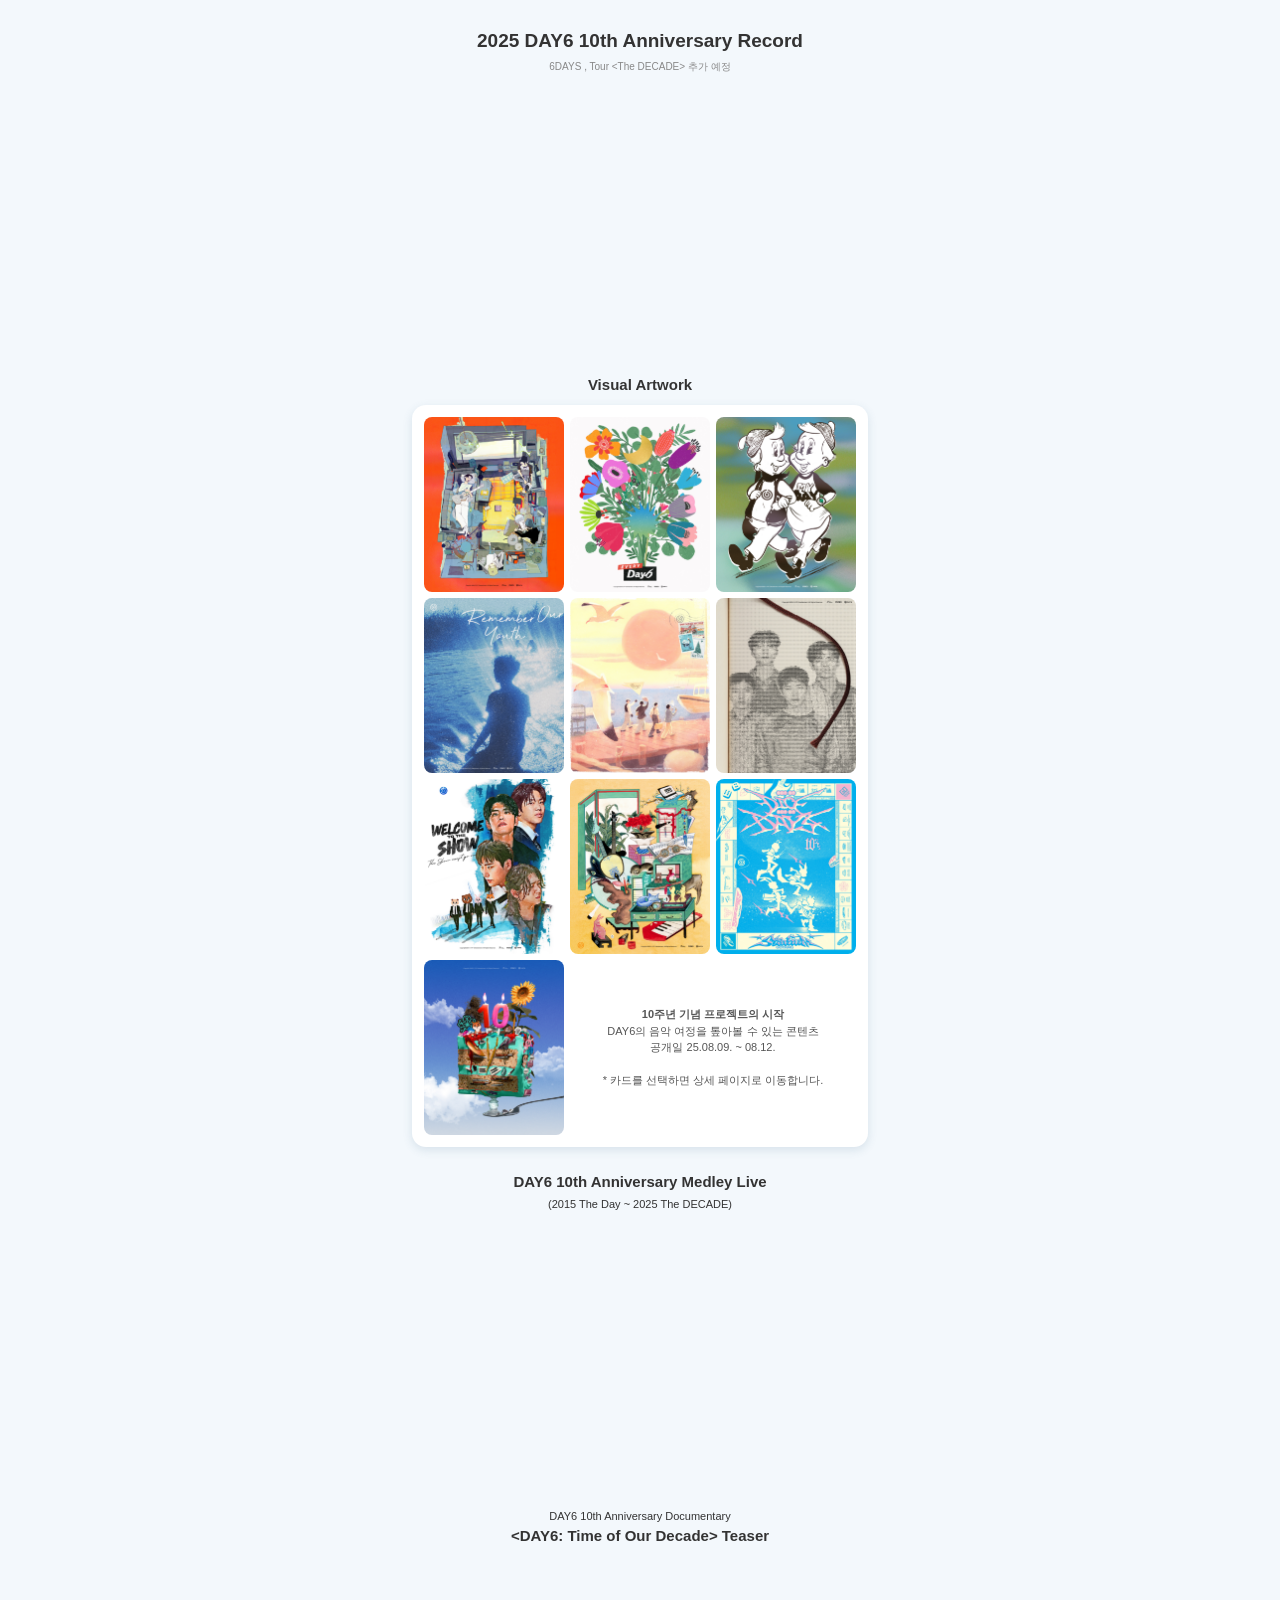
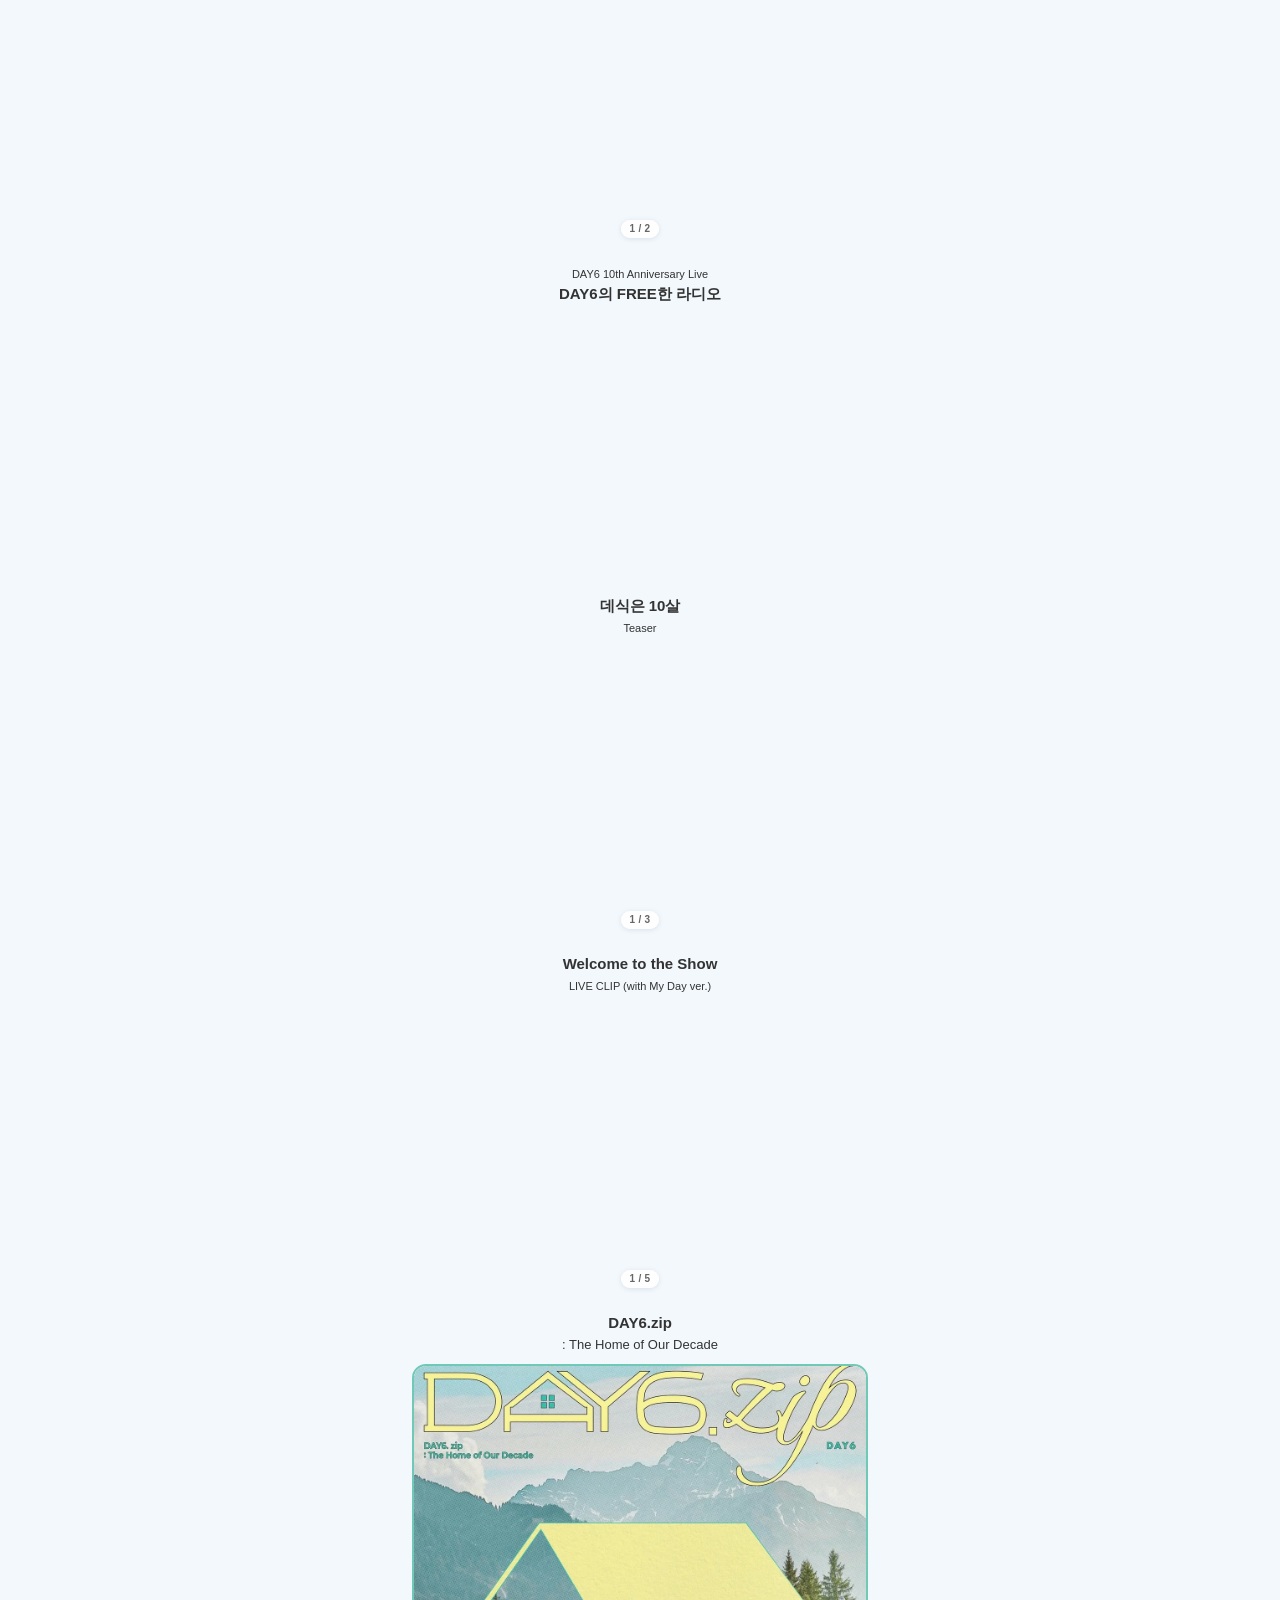
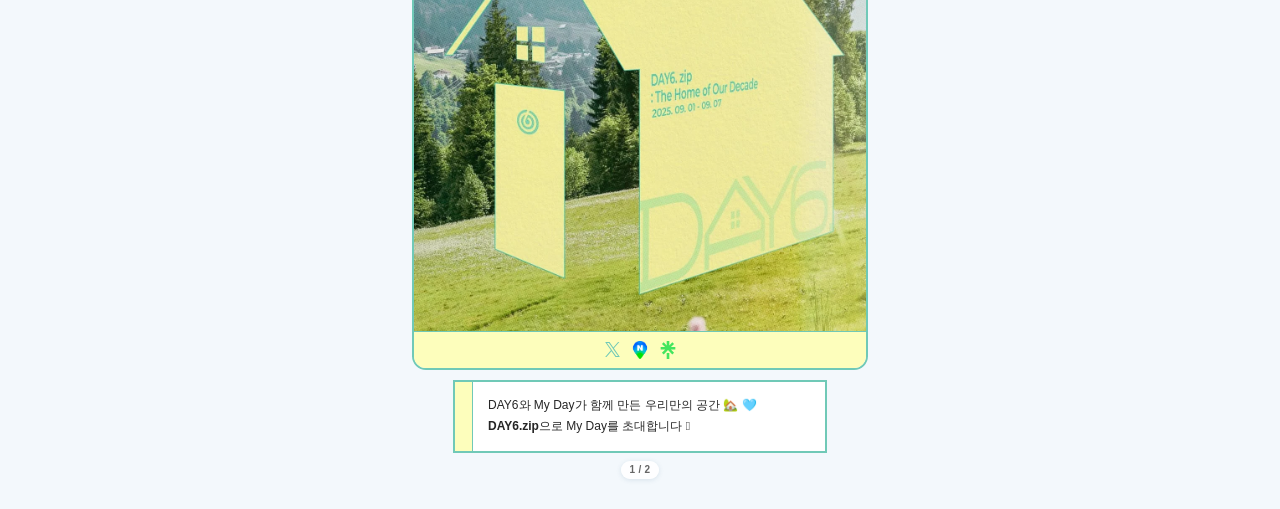
==== commit 142a49a2: "Update index.html" ====
--- a/index.html
+++ b/index.html
@@ -674,7 +674,7 @@
     <div class="zip-box">
 
       <img
-        src="images/DAY6.zip-Poster.jpeg"
+        src="images/DAY6.zip-Poster.png"
         alt="DAY6.zip : The Home of Our Decade"
         class="zip-image">
 
@@ -739,7 +739,7 @@
     <div class="dreambus-box">
 
       <img
-        src="images/DreamBus-Poster.jpeg"
+        src="images/DreamBus-Poster.jpg"
         alt="DAY6가 운영하는 꿈의 버스">
 
     </div>
